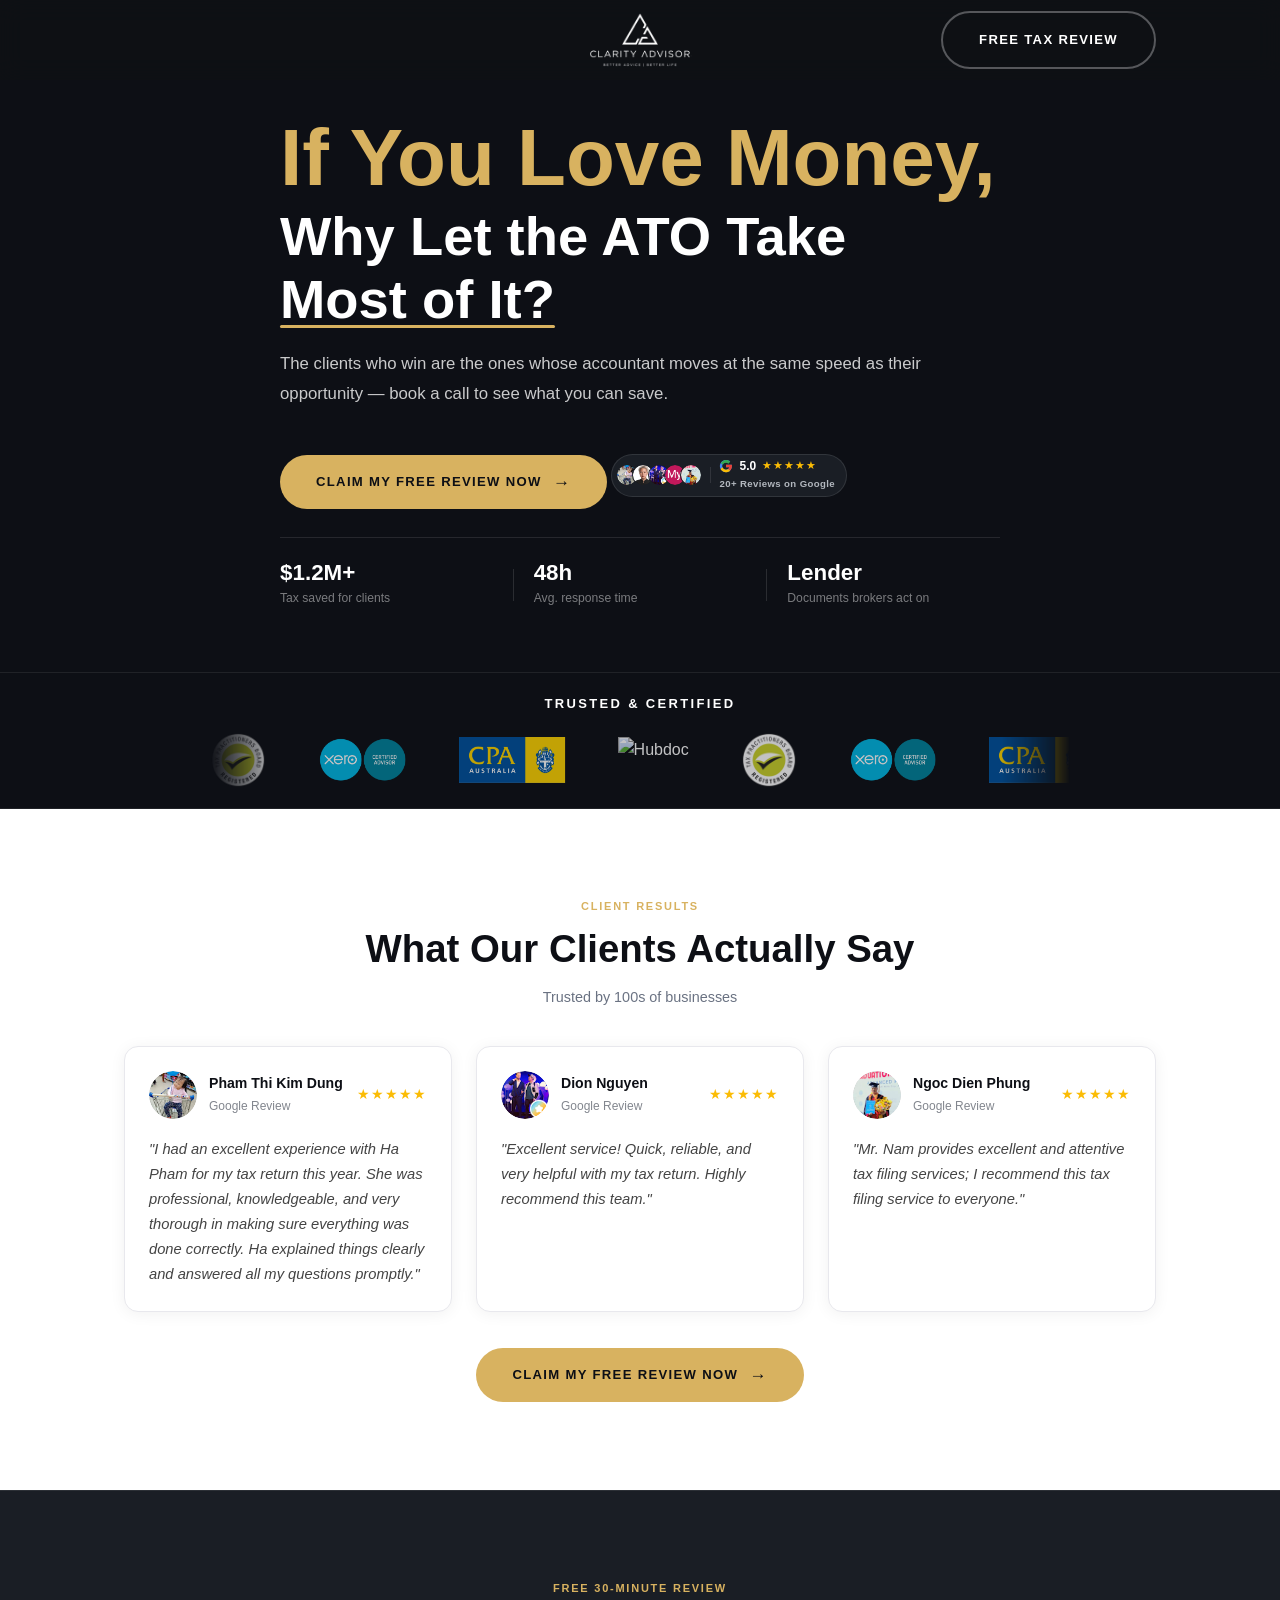
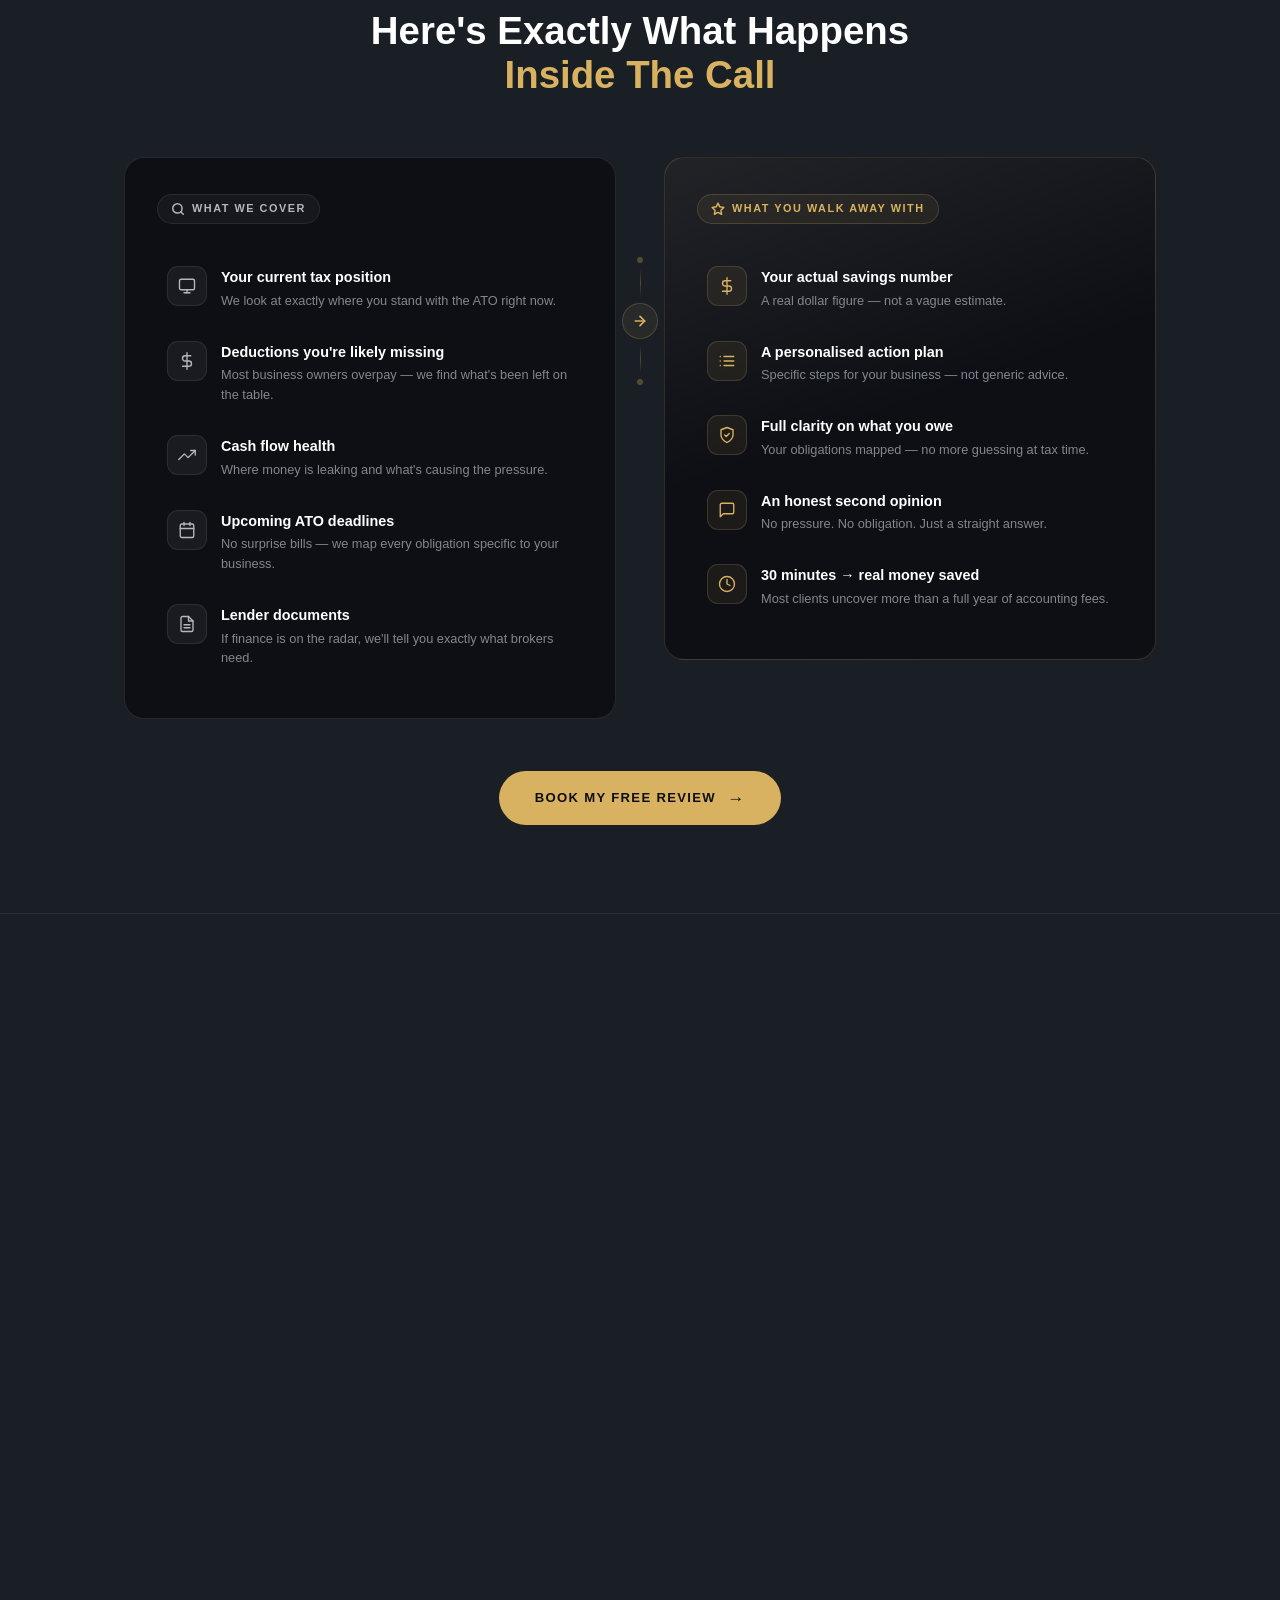
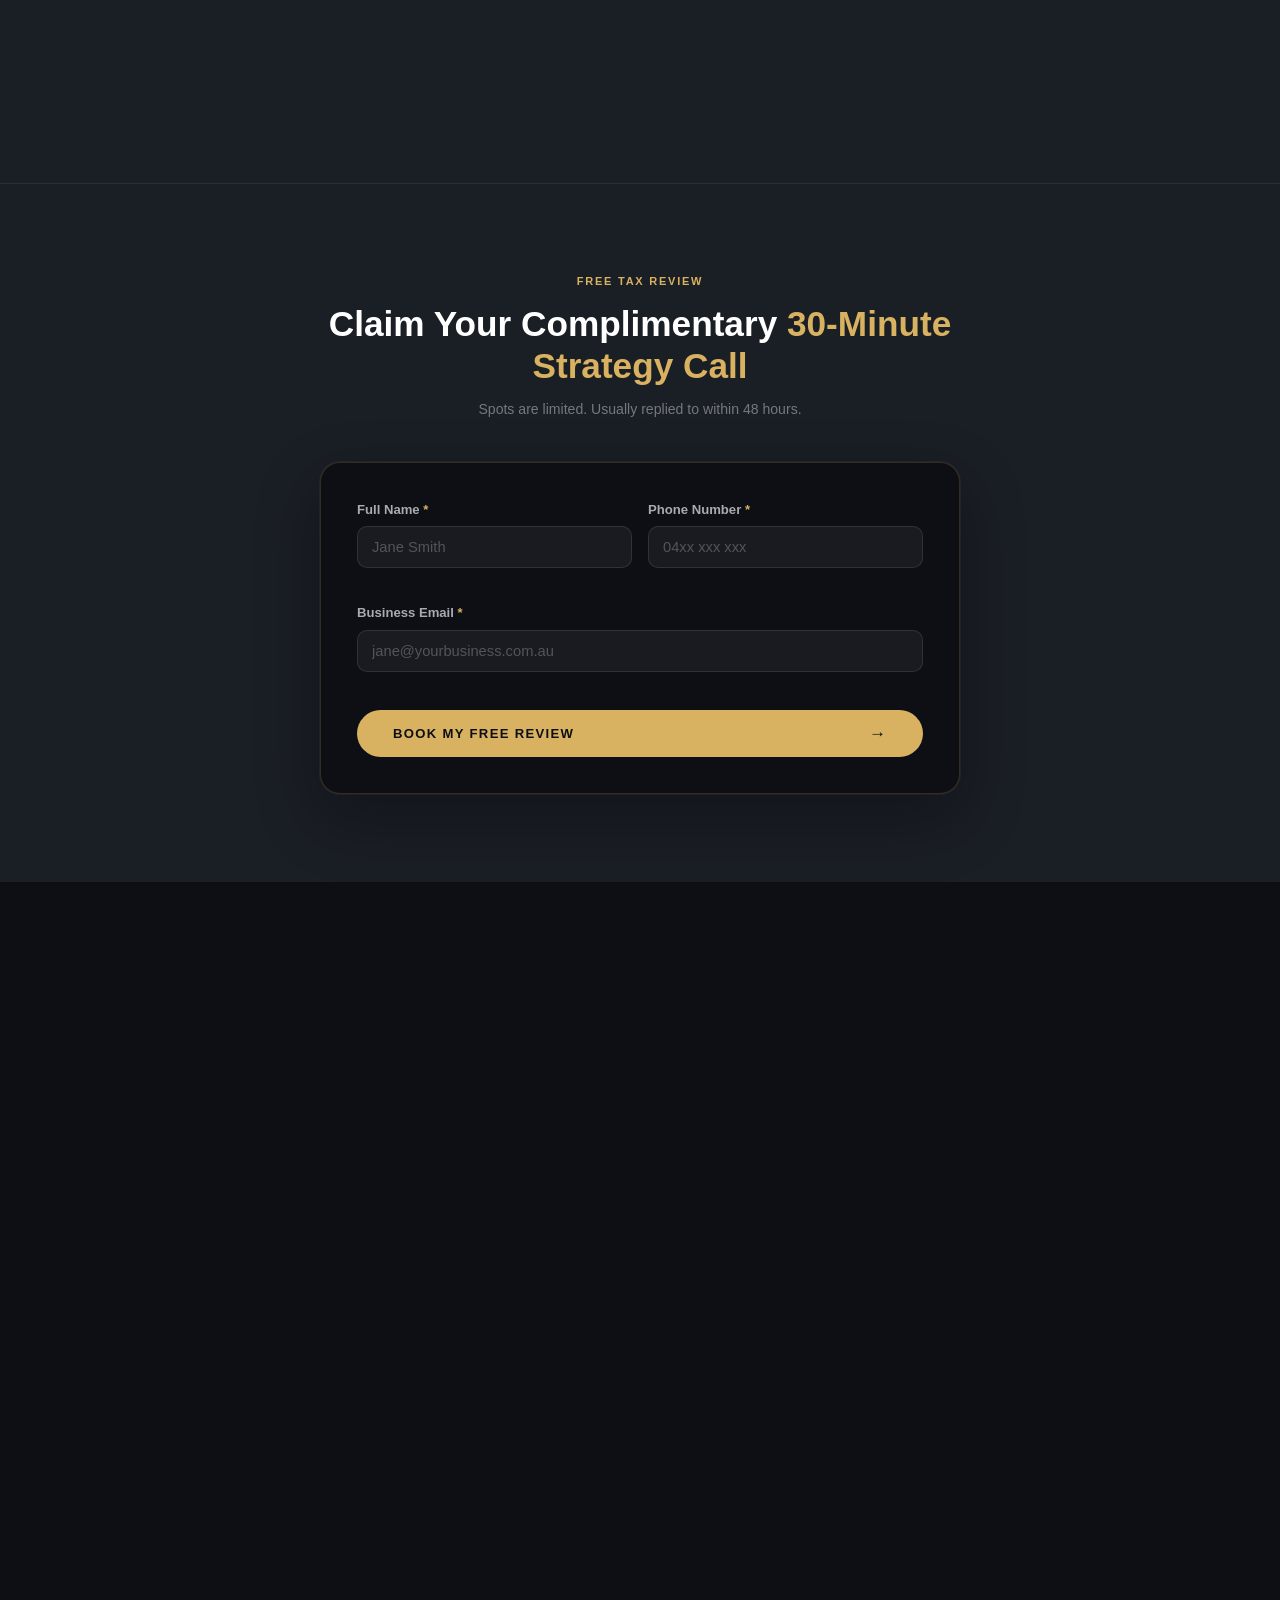
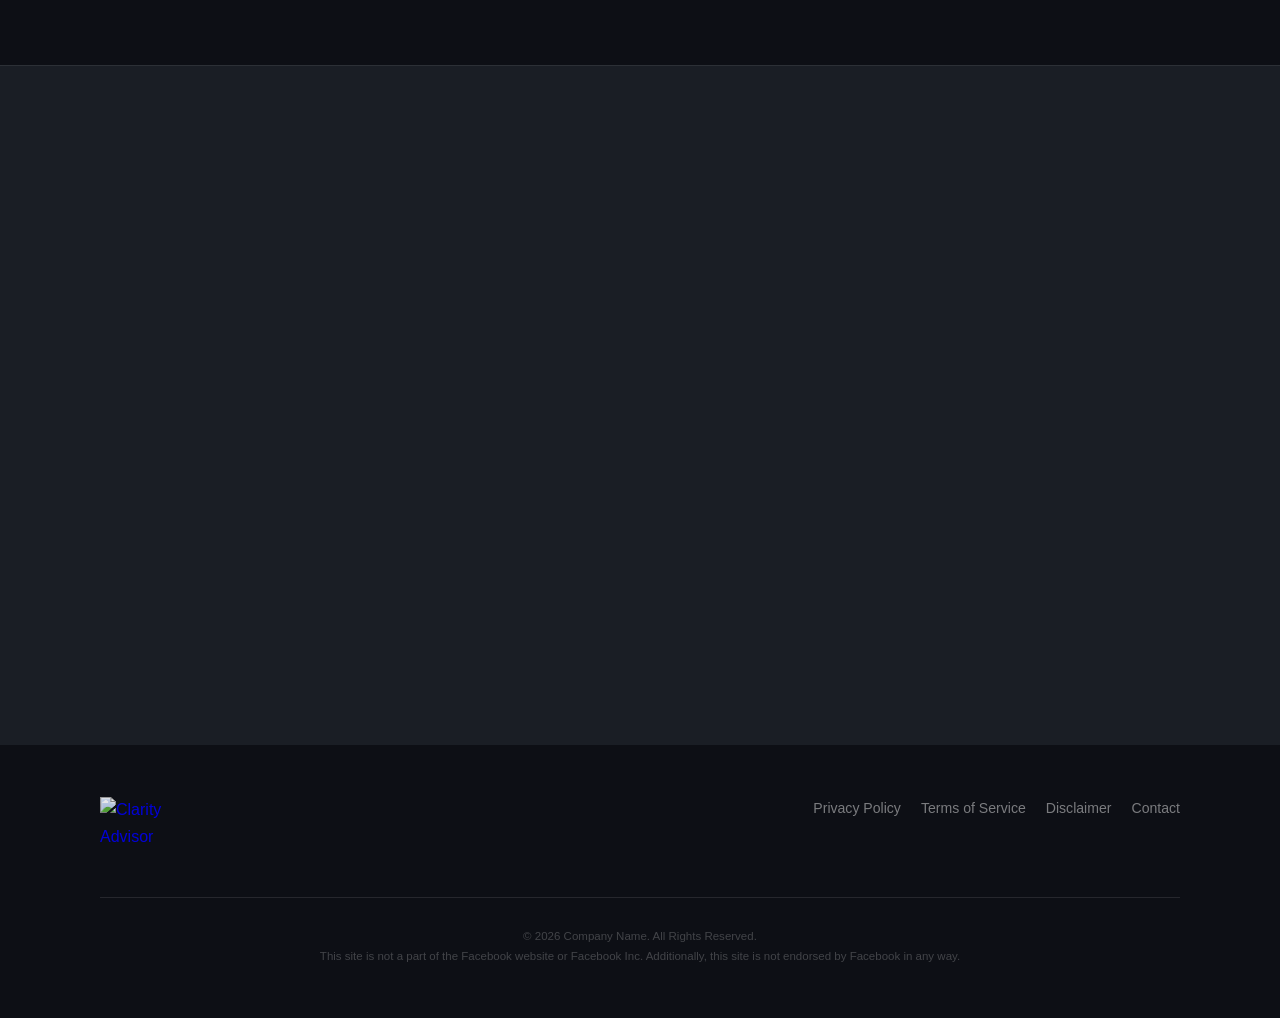
==== index.html @ c3b0d584 "Show booking widget inline after form submit instead of redirecting Co-Authored-By: Claude Sonnet 4." ====
<!DOCTYPE html>
<html lang="en">
<head>
  <meta charset="UTF-8" />
  <meta name="viewport" content="width=device-width, initial-scale=1.0" />
  <meta name="description" content="[Page description — 150–160 characters. Summarise the core value proposition for search results.]" />

  <!-- Favicon -->
  <link rel="icon" type="image/png" href="assets/images/favicon.png" />

  <!-- Open Graph -->
  <meta property="og:type"        content="website" />
  <meta property="og:url"         content="https://yourdomain.com/" />
  <meta property="og:title"       content="Company Name — [Tagline]" />
  <meta property="og:description" content="[OG description — 1–2 sentences used in social share previews.]" />
  <meta property="og:image"       content="https://yourdomain.com/assets/images/og-image.png" />

  <!-- Twitter Card -->
  <meta name="twitter:card"        content="summary_large_image" />
  <meta name="twitter:title"       content="Company Name — [Tagline]" />
  <meta name="twitter:description" content="[Twitter description — matches OG description.]" />
  <meta name="twitter:image"       content="https://yourdomain.com/assets/images/og-image.png" />

  <title>Company Name — [Tagline]</title>

  <!-- Google tag (gtag.js) -->
  <script async src="https://www.googletagmanager.com/gtag/js?id=G-9JRD1JRKMG"></script>
  <script>
    window.dataLayer = window.dataLayer || [];
    function gtag(){dataLayer.push(arguments);}
    gtag('js', new Date());
    gtag('config', 'G-9JRD1JRKMG');
  </script>

  <!-- Meta Pixel -->
  <script>
    !function(f,b,e,v,n,t,s){if(f.fbq)return;n=f.fbq=function(){n.callMethod?
    n.callMethod.apply(n,arguments):n.queue.push(arguments)};if(!f._fbq)f._fbq=n;
    n.push=n;n.loaded=!0;n.version='2.0';n.queue=[];t=b.createElement(e);t.async=!0;
    t.src=v;s=b.getElementsByTagName(e)[0];s.parentNode.insertBefore(t,s)}(window,
    document,'script','https://connect.facebook.net/en_US/fbevents.js');
    fbq('init', '1700395107938724');
    fbq('track', 'PageView');
  </script>
  <noscript>
    <img height="1" width="1" style="display:none" src="https://www.facebook.com/tr?id=1700395107938724&ev=PageView&noscript=1" alt="" />
  </noscript>

  <!-- Microsoft Clarity -->
  <script type="text/javascript">
    (function(c,l,a,r,i,t,y){
        c[a]=c[a]||function(){(c[a].q=c[a].q||[]).push(arguments)};
        t=l.createElement(r);t.async=1;t.src="https://www.clarity.ms/tag/"+i;
        y=l.getElementsByTagName(r)[0];y.parentNode.insertBefore(t,y);
    })(window, document, "clarity", "script", "xgpfaq8xoq");
</script>

  <!-- Preload LCP image (logo) -->
  <link rel="preload" as="image" href="assets/images/logo-upscaled.png" fetchpriority="high" />

  <!-- Self-hosted fonts — non-blocking -->
  <link rel="preload" as="style" href="/assets/fonts/fonts.css" />
  <link rel="stylesheet" href="/assets/fonts/fonts.css" media="print" onload="this.media='all'" />
  <noscript><link rel="stylesheet" href="/assets/fonts/fonts.css" /></noscript>

  <!-- Critical CSS — inline for zero render-blocking -->
  <style>
    /* ============================================================
       VARIABLES
       ============================================================ */
    :root {
      --col-bg:       #0d0f15;
      --col-bg-card:  #1a1e25;
      --col-header:   #0f1115;
      --col-gold:     #d8b260;
      --col-gold-soft:#e9d1a0;
      --col-green:    #00d294;
      --col-white:    #ffffff;
      --col-muted:    #82868e;
      --col-silver:   #b3b8bf;
      --col-border:   rgba(255,255,255,0.08);
      --col-border-card: rgba(255,255,255,0.10);
      --col-coral:    #d8b260;
      --col-purple:   #d8b260;
      --col-teal:     #00d294;
      --col-navy:     #0d0f15;
      --col-dark:     #0f1115;
      --col-text:     #ffffff;
      --col-bg-light: #1a1e25;
      --col-bg-white: #0d0f15;
      --font-head: 'Sora', sans-serif;
      --font-body: 'Inter', sans-serif;
      --section-py: 88px;
      --max-w: 1080px;
      --gutter: 24px;
    }

    /* ============================================================
       RESET
       ============================================================ */
    *, *::before, *::after { box-sizing: border-box; margin: 0; padding: 0; }
    html { scroll-behavior: smooth; }
    body {
      font-family: var(--font-body);
      color: var(--col-white);
      background: var(--col-bg);
      line-height: 1.65;
      -webkit-font-smoothing: antialiased;
    }
    img, video { max-width: 100%; display: block; }
    a { text-decoration: none; }
    ul { list-style: none; }

    /* ============================================================
       TYPOGRAPHY
       ============================================================ */
    h1, h2, h3, h4 {
      font-family: var(--font-head);
      line-height: 1.15;
      color: var(--col-white);
    }
    h1 { font-size: clamp(2rem, 4.5vw, 3.4rem); font-weight: 700; }
    h2 { font-size: clamp(1.5rem, 3vw,  2.6rem); font-weight: 700; }
    h3 { font-size: clamp(1.2rem, 2.5vw, 1.9rem); font-weight: 700; }
    h4 { font-size: 1.05rem; font-weight: 700; }
    p  { color: var(--col-muted); font-size: 1.05rem; line-height: 1.75; }

    /* ============================================================
       UTILITIES
       ============================================================ */
    .container {
      max-width: var(--max-w);
      margin-inline: auto;
      padding-inline: var(--gutter);
    }
    .section-pad {
      padding-block: var(--section-py);
    }
    .label {
      display: block;
      font-size: 11px;
      font-weight: 700;
      letter-spacing: 0.16em;
      text-transform: uppercase;
      color: var(--col-gold);
      margin-bottom: 12px;
    }

    /* ============================================================
       BUTTONS
       ============================================================ */
    .btn {
      display: inline-block;
      padding: 16px 36px;
      font-family: var(--font-body);
      font-size: 0.82rem;
      font-weight: 700;
      letter-spacing: 0.1em;
      text-transform: uppercase;
      border: none;
      border-radius: 999px;
      cursor: pointer;
      transition: opacity 0.2s, transform 0.15s;
    }
    .btn:hover { opacity: 0.88; transform: translateY(-1px); }
    .btn-arr {
      font-size: 1.3em;
      line-height: 1;
      vertical-align: middle;
      margin-left: 6px;
      display: inline-block;
      transition: transform 0.2s ease;
    }
    .btn:hover .btn-arr { transform: translateX(3px); }
    .btn-coral {
      background: var(--col-gold);
      color: var(--col-bg);
      animation: btn-glow-pulse 2s cubic-bezier(0.45, 0, 0.55, 1) infinite;
    }
    @keyframes btn-glow-pulse {
      0%, 100% {
        box-shadow:
          0 0  4px  2px rgba(216, 178, 96, 0.14),
          0 0  9px  4px rgba(216, 178, 96, 0.06);
      }
      32% {
        box-shadow:
          0 0 12px  6px rgba(216, 178, 96, 0.50),
          0 0 26px 13px rgba(216, 178, 96, 0.24),
          0 0 42px 20px rgba(216, 178, 96, 0.09);
      }
      68% {
        box-shadow:
          0 0  7px  3px rgba(216, 178, 96, 0.22),
          0 0 16px  7px rgba(216, 178, 96, 0.10);
      }
    }
    .btn-outline {
      background: transparent;
      color: var(--col-white);
      border: 2px solid rgba(255,255,255,0.3);
    }
    .btn-outline:hover { border-color: var(--col-gold); color: var(--col-gold); }
    .cta-block {
      margin-top: 36px;
      text-align: center;
    }

    /* ============================================================
       HEADER
       ============================================================ */
    .site-header {
      position: sticky;
      top: 0;
      z-index: 100;
      background: rgba(15,17,21,0.92);
      backdrop-filter: blur(12px);
      -webkit-backdrop-filter: blur(12px);
    }
    .header-inner {
      max-width: var(--max-w);
      margin-inline: auto;
      padding-inline: var(--gutter);
      height: 80px;
      display: flex;
      align-items: center;
      justify-content: center;
      gap: 16px;
      position: relative;
    }
    .header-right {
      position: absolute;
      right: var(--gutter);
      display: flex;
      align-items: center;
      gap: 18px;
    }
    .logo {
      display: flex;
      align-items: center;
      height: 80px;
      overflow: hidden;
    }
    .logo-img {
      height: 68px;
      width: auto;
      filter: brightness(0) invert(1);
      opacity: 1;
      transition: opacity 0.2s;
    }
    .logo:hover .logo-img { opacity: 0.85; }

    /* ============================================================
       GOOGLE REVIEWS BADGE
       ============================================================ */
    .greviews-badge {
      display: inline-flex;
      align-items: center;
      gap: 0;
      background: var(--col-bg-card);
      border: 1px solid var(--col-border-card);
      border-radius: 100px;
      padding: 4px 11px 4px 4px;
      margin-top: 16px;
      margin-bottom: 0;
    }
    .greviews-avatars {
      display: flex;
      align-items: center;
    }
    .greviews-avatar {
      width: 22px;
      height: 22px;
      border-radius: 50%;
      border: 1.5px solid var(--col-bg-card);
      object-fit: cover;
      margin-left: -6px;
    }
    .greviews-avatar:first-child { margin-left: 0; }
    .greviews-divider {
      width: 1px;
      height: 16px;
      background: var(--col-border-card);
      margin: 0 8px;
      flex-shrink: 0;
    }
    .greviews-info {
      display: flex;
      flex-direction: column;
      gap: 3px;
    }
    .greviews-top {
      display: flex;
      align-items: center;
      gap: 6px;
      line-height: 1;
    }
    .greviews-score {
      font-family: var(--font-head);
      font-size: 0.75rem;
      font-weight: 700;
      color: var(--col-white);
    }
    .greviews-stars {
      color: #FBBC05;
      font-size: 0.68rem;
      letter-spacing: 1px;
      line-height: 1;
    }
    .greviews-sub {
      font-size: 0.6rem;
      font-weight: 600;
      color: var(--col-silver);
      letter-spacing: 0.04em;
      white-space: nowrap;
    }

    /* ============================================================
       HERO
       ============================================================ */
    .hero {
      background: var(--col-bg);
      padding-block: 36px 64px;
    }
    .hero-grid {
      display: grid;
      grid-template-columns: 1fr;
      max-width: 720px;
      margin-inline: auto;
    }
    .hero-text { text-align: left; }
    .hero-text h1 { margin-block: 0 18px; }
    .hero-text p  { font-size: 1.05rem; margin-bottom: 30px; color: rgba(255,255,255,0.78); }
    .hero-big-line {
      display: block;
      font-size: clamp(3rem, 6.5vw, 5rem);
      line-height: 1.05;
      margin-bottom: 6px;
    }
    .hero-underline {
      position: relative;
      white-space: nowrap;
    }
    .hero-underline::after {
      content: '';
      position: absolute;
      left: 0;
      right: 0;
      bottom: 2px;
      height: 3px;
      background: var(--col-gold);
      border-radius: 2px;
    }
    .hero-emphasis {
      color: var(--col-white);
      font-weight: 600;
      border-bottom: 1.5px solid rgba(216,178,96,0.45);
    }
    .hero-stats {
      display: flex;
      align-items: center;
      margin-top: 28px;
      padding-top: 24px;
      border-top: 1px solid rgba(255,255,255,0.1);
    }
    .hero-stat {
      display: flex;
      flex-direction: column;
      gap: 4px;
      flex: 1;
    }
    .hero-stat-val {
      font-family: var(--font-head);
      font-size: 1.4rem;
      font-weight: 800;
      color: #ffffff;
      line-height: 1;
    }
    .hero-stat-label {
      font-size: 0.76rem;
      color: rgba(255,255,255,0.45);
    }
    .hero-stat-divider {
      width: 1px;
      height: 32px;
      background: rgba(255,255,255,0.12);
      margin-inline: 20px;
      flex-shrink: 0;
    }

    /* ============================================================
       RESPONSIVE — MOBILE (hero/header)
       ============================================================ */
    @media (max-width: 680px) {
      :root { --section-py: 60px; }
      .hero-stat-val     { font-size: 1.2rem; }
      .hero-stat-divider { margin-inline: 16px; }
      .header-right .btn { display: none; }
    }
  </style>

  <!-- Full stylesheet — deferred -->
  <link rel="stylesheet" href="css/style.css" media="print" onload="this.media='all'" />
  <noscript><link rel="stylesheet" href="css/style.css" /></noscript>
</head>
<body>

  <!-- ============================================================
       STICKY HEADER
       ============================================================ -->
  <header class="site-header">
    <div class="header-inner">

      <a href="#" class="logo">
        <img src="assets/images/logo-upscaled.png" alt="Clarity Advisor" class="logo-img" width="309" height="191" fetchpriority="high" />
      </a>

      <div class="header-right">
        <a href="#book-review" data-open-modal class="btn btn-outline">Free Tax Review</a>
      </div>

    </div>
  </header>


  <!-- ============================================================
       SECTION 1 — HERO
       ============================================================ -->
  <section class="hero">
    <div class="container">
      <div class="hero-grid">

        <!-- Left: copy -->
        <div class="hero-text">

          <h1>
            <span class="hero-big-line"><span class="text-gold">If You Love Money,</span></span>
            Why Let the ATO Take <span class="hero-underline">Most of It?</span>
          </h1>
          <p>
            The clients who win are the ones whose accountant moves at the same speed as their opportunity — book a call to see what you can save.
          </p>
          <a href="#book-review" data-open-modal class="btn btn-coral">Claim My Free Review Now <span class="btn-arr">→</span></a>

          <!-- Google social proof badge — below CTA -->
          <div class="greviews-badge">

            <!-- Overlapping avatars -->
            <div class="greviews-avatars">
              <img src="assets/images/r1.png" alt="Google reviewer" class="greviews-avatar" width="22" height="22" decoding="async" />
              <img src="assets/images/r2.png" alt="Google reviewer" class="greviews-avatar" width="22" height="22" decoding="async" />
              <img src="assets/images/r3.png" alt="Google reviewer" class="greviews-avatar" width="22" height="22" decoding="async" />
              <img src="assets/images/r4.png" alt="Google reviewer" class="greviews-avatar" width="22" height="22" decoding="async" />
              <img src="assets/images/r5.png" alt="Google reviewer" class="greviews-avatar" width="22" height="22" decoding="async" />
            </div>

            <div class="greviews-divider"></div>

            <!-- Rating info -->
            <div class="greviews-info">
              <div class="greviews-top">
                <svg width="14" height="14" viewBox="0 0 48 48" aria-label="Google" role="img">
                  <path fill="#4285F4" d="M44.5 20H24v8.5h11.7C34.1 33.6 29.6 37 24 37c-7.2 0-13-5.8-13-13s5.8-13 13-13c3.1 0 6 1.1 8.1 2.9l6.4-6.4C34.6 5.1 29.6 3 24 3 12.4 3 3 12.4 3 24s9.4 21 21 21c10.9 0 20.1-7.9 20.1-21 0-1.3-.1-2.7-.4-4z"/>
                  <path fill="#34A853" d="M6.3 14.7l7 5.1C15.1 16 19.2 13 24 13c3.1 0 6 1.1 8.1 2.9l6.4-6.4C34.6 5.1 29.6 3 24 3c-7.6 0-14.2 4.6-17.7 11.7z"/>
                  <path fill="#FBBC05" d="M24 45c5.5 0 10.5-1.9 14.3-5.1l-6.6-5.4C29.6 36.1 27 37 24 37c-5.5 0-10.2-3.5-11.8-8.4l-7 5.4C8.7 40.7 15.8 45 24 45z"/>
                  <path fill="#EA4335" d="M44.5 20H24v8.5h11.7c-.8 2.2-2.3 4.1-4.2 5.4l6.6 5.4C41.7 36.2 44.5 30.5 44.5 24c0-1.3-.1-2.7-.4-4z"/>
                </svg>
                <span class="greviews-score">5.0</span>
                <span class="greviews-stars">★★★★★</span>
              </div>
              <div class="greviews-sub">20+ Reviews on Google</div>
            </div>

          </div>

          <!-- Hero stat strip -->
          <div class="hero-stats">
            <div class="hero-stat">
              <span class="hero-stat-val" data-target="1.2" data-prefix="$" data-suffix="M+" data-decimals="1">$1.2M+</span>
              <span class="hero-stat-label">Tax saved for clients</span>
            </div>
            <div class="hero-stat-divider"></div>
            <div class="hero-stat">
              <span class="hero-stat-val" data-target="48" data-suffix="h">48h</span>
              <span class="hero-stat-label">Avg. response time</span>
            </div>
            <div class="hero-stat-divider"></div>
            <div class="hero-stat">
              <span class="hero-stat-val">Lender</span>
              <span class="hero-stat-label">Documents brokers act on</span>
            </div>
          </div>

        </div>

      </div>
    </div>
  </section>


  <!-- ============================================================
       CREDENTIALS STRIP — auto-scrolling logo carousel
       ============================================================ -->
  <section class="credentials-strip">
    <p class="credentials-label">Trusted &amp; Certified</p>

    <div class="credentials-marquee">
      <!-- Track duplicated so scroll loops seamlessly -->
      <div class="credentials-track">

        <img src="assets/images/cred-tpb.png"       alt="Tax Practitioners Board Registered" class="cred-logo cred-logo--badge" loading="lazy" decoding="async" />
        <img src="assets/images/cred-xero.png"      alt="Xero Certified Advisor"             class="cred-logo" loading="lazy" decoding="async" />
        <img src="assets/images/cred-cpa.png"       alt="CPA Australia"                      class="cred-logo" loading="lazy" decoding="async" />
        <img src="assets/images/cred-hubdoc.png"   alt="Hubdoc"                             class="cred-logo" loading="lazy" decoding="async" />

        <!-- duplicate set for seamless loop -->
        <img src="assets/images/cred-tpb.png"       alt="" class="cred-logo cred-logo--badge" aria-hidden="true" loading="lazy" decoding="async" />
        <img src="assets/images/cred-xero.png"      alt="" class="cred-logo"                  aria-hidden="true" loading="lazy" decoding="async" />
        <img src="assets/images/cred-cpa.png"       alt="" class="cred-logo"                  aria-hidden="true" loading="lazy" decoding="async" />
        <img src="assets/images/cred-hubdoc.png"   alt="" class="cred-logo"                  aria-hidden="true" loading="lazy" decoding="async" />

      </div>
    </div>
  </section>


  <!-- ============================================================
       SECTION 2 — SOCIAL PROOF (Stats / Testimonials / Case Studies)
       ============================================================ -->
  <section class="proof-section section-pad is-visible">
    <div class="container">
      <span class="label" style="text-align:center; display:block;">Client Results</span>
      <h2>What Our Clients Actually Say</h2>
      <p class="proof-subhead">Trusted by 100s of businesses</p>
      <div class="proof-grid">

        <!-- Testimonial card 1 -->
        <div class="testi-card">
          <div class="testi-top">
            <div class="testi-avatar-wrap">
              <div class="testi-avatar-ph">
                <img src="assets/images/r1.png" alt="Pham Thi Kim Dung" loading="lazy" decoding="async" />
              </div>
              <div class="testi-meta">
                <span class="testi-name">Pham Thi Kim Dung</span>
                <span class="testi-role">Google Review</span>
              </div>
            </div>
            <div class="testi-stars">★★★★★</div>
          </div>
          <p class="testi-quote">"I had an excellent experience with Ha Pham for my tax return this year. She was professional, knowledgeable, and very thorough in making sure everything was done correctly. Ha explained things clearly and answered all my questions promptly."</p>
        </div>

        <!-- Testimonial card 2 -->
        <div class="testi-card">
          <div class="testi-top">
            <div class="testi-avatar-wrap">
              <div class="testi-avatar-ph">
                <img src="assets/images/r3.png" alt="Dion Nguyen" loading="lazy" decoding="async" />
              </div>
              <div class="testi-meta">
                <span class="testi-name">Dion Nguyen</span>
                <span class="testi-role">Google Review</span>
              </div>
            </div>
            <div class="testi-stars">★★★★★</div>
          </div>
          <p class="testi-quote">"Excellent service! Quick, reliable, and very helpful with my tax return. Highly recommend this team."</p>
        </div>

        <!-- Testimonial card 3 -->
        <div class="testi-card">
          <div class="testi-top">
            <div class="testi-avatar-wrap">
              <div class="testi-avatar-ph">
                <img src="assets/images/r5.png" alt="Ngoc Dien Phung" loading="lazy" decoding="async" />
              </div>
              <div class="testi-meta">
                <span class="testi-name">Ngoc Dien Phung</span>
                <span class="testi-role">Google Review</span>
              </div>
            </div>
            <div class="testi-stars">★★★★★</div>
          </div>
          <p class="testi-quote">"Mr. Nam provides excellent and attentive tax filing services; I recommend this tax filing service to everyone."</p>
        </div>

      </div>
      <div class="cta-block">
        <a href="#book-review" data-open-modal class="btn btn-coral">Claim My Free Review Now <span class="btn-arr">→</span></a>
      </div>
    </div>
  </section>






  <!-- ============================================================
       INSIDE THE CALL — what we cover & what you get
       ============================================================ -->
  <section class="itc-section section-pad">
    <div class="container">

      <div class="itc-header">
        <span class="label">Free 30-Minute Review</span>
        <h2>Here's Exactly What Happens <span class="text-gold">Inside The Call</span></h2>
      </div>

      <!-- Two columns: We Cover / You Get -->
      <div class="itc-grid">

        <!-- LEFT: What We Cover -->
        <div class="itc-col">
          <div class="itc-col-label">
            <svg width="14" height="14" viewBox="0 0 24 24" fill="none" stroke="currentColor" stroke-width="2.5" stroke-linecap="round" stroke-linejoin="round" aria-hidden="true"><circle cx="11" cy="11" r="8"/><line x1="21" y1="21" x2="16.65" y2="16.65"/></svg>
            What We Cover
          </div>

          <div class="itc-items">

            <div class="itc-item">
              <div class="itc-item-icon">
                <svg width="18" height="18" viewBox="0 0 24 24" fill="none" stroke="currentColor" stroke-width="1.8" stroke-linecap="round" stroke-linejoin="round" aria-hidden="true"><rect x="2" y="3" width="20" height="14" rx="2"/><line x1="8" y1="21" x2="16" y2="21"/><line x1="12" y1="17" x2="12" y2="21"/></svg>
              </div>
              <div class="itc-item-text">
                <strong>Your current tax position</strong>
                <span>We look at exactly where you stand with the ATO right now.</span>
              </div>
            </div>

            <div class="itc-item">
              <div class="itc-item-icon">
                <svg width="18" height="18" viewBox="0 0 24 24" fill="none" stroke="currentColor" stroke-width="1.8" stroke-linecap="round" stroke-linejoin="round" aria-hidden="true"><line x1="12" y1="1" x2="12" y2="23"/><path d="M17 5H9.5a3.5 3.5 0 000 7h5a3.5 3.5 0 010 7H6"/></svg>
              </div>
              <div class="itc-item-text">
                <strong>Deductions you're likely missing</strong>
                <span>Most business owners overpay — we find what's been left on the table.</span>
              </div>
            </div>

            <div class="itc-item">
              <div class="itc-item-icon">
                <svg width="18" height="18" viewBox="0 0 24 24" fill="none" stroke="currentColor" stroke-width="1.8" stroke-linecap="round" stroke-linejoin="round" aria-hidden="true"><polyline points="23 6 13.5 15.5 8.5 10.5 1 18"/><polyline points="17 6 23 6 23 12"/></svg>
              </div>
              <div class="itc-item-text">
                <strong>Cash flow health</strong>
                <span>Where money is leaking and what's causing the pressure.</span>
              </div>
            </div>

            <div class="itc-item">
              <div class="itc-item-icon">
                <svg width="18" height="18" viewBox="0 0 24 24" fill="none" stroke="currentColor" stroke-width="1.8" stroke-linecap="round" stroke-linejoin="round" aria-hidden="true"><rect x="3" y="4" width="18" height="18" rx="2"/><line x1="16" y1="2" x2="16" y2="6"/><line x1="8" y1="2" x2="8" y2="6"/><line x1="3" y1="10" x2="21" y2="10"/></svg>
              </div>
              <div class="itc-item-text">
                <strong>Upcoming ATO deadlines</strong>
                <span>No surprise bills — we map every obligation specific to your business.</span>
              </div>
            </div>

            <div class="itc-item">
              <div class="itc-item-icon">
                <svg width="18" height="18" viewBox="0 0 24 24" fill="none" stroke="currentColor" stroke-width="1.8" stroke-linecap="round" stroke-linejoin="round" aria-hidden="true"><path d="M14 2H6a2 2 0 00-2 2v16a2 2 0 002 2h12a2 2 0 002-2V8z"/><polyline points="14 2 14 8 20 8"/><line x1="16" y1="13" x2="8" y2="13"/><line x1="16" y1="17" x2="8" y2="17"/></svg>
              </div>
              <div class="itc-item-text">
                <strong>Lender documents</strong>
                <span>If finance is on the radar, we'll tell you exactly what brokers need.</span>
              </div>
            </div>

          </div>
        </div>

        <!-- Divider -->
        <div class="itc-divider" aria-hidden="true">
          <div class="itc-divider-track">
            <div class="itc-divider-dot"></div>
            <div class="itc-divider-line"></div>
            <div class="itc-divider-arrow">
              <svg width="16" height="16" viewBox="0 0 24 24" fill="none" stroke="currentColor" stroke-width="2.5" stroke-linecap="round" stroke-linejoin="round"><line x1="5" y1="12" x2="19" y2="12"/><polyline points="12 5 19 12 12 19"/></svg>
            </div>
            <div class="itc-divider-line"></div>
            <div class="itc-divider-dot"></div>
          </div>
        </div>

        <!-- RIGHT: What You Get -->
        <div class="itc-col itc-col--gold">
          <div class="itc-col-label itc-col-label--gold">
            <svg width="14" height="14" viewBox="0 0 24 24" fill="none" stroke="currentColor" stroke-width="2.5" stroke-linecap="round" stroke-linejoin="round" aria-hidden="true"><polygon points="12 2 15.09 8.26 22 9.27 17 14.14 18.18 21.02 12 17.77 5.82 21.02 7 14.14 2 9.27 8.91 8.26 12 2"/></svg>
            What You Walk Away With
          </div>

          <div class="itc-items">

            <div class="itc-item itc-item--gold">
              <div class="itc-item-icon itc-item-icon--gold">
                <svg width="18" height="18" viewBox="0 0 24 24" fill="none" stroke="currentColor" stroke-width="1.8" stroke-linecap="round" stroke-linejoin="round" aria-hidden="true"><line x1="12" y1="1" x2="12" y2="23"/><path d="M17 5H9.5a3.5 3.5 0 000 7h5a3.5 3.5 0 010 7H6"/></svg>
              </div>
              <div class="itc-item-text">
                <strong>Your actual savings number</strong>
                <span>A real dollar figure — not a vague estimate.</span>
              </div>
            </div>

            <div class="itc-item itc-item--gold">
              <div class="itc-item-icon itc-item-icon--gold">
                <svg width="18" height="18" viewBox="0 0 24 24" fill="none" stroke="currentColor" stroke-width="1.8" stroke-linecap="round" stroke-linejoin="round" aria-hidden="true"><line x1="8" y1="6" x2="21" y2="6"/><line x1="8" y1="12" x2="21" y2="12"/><line x1="8" y1="18" x2="21" y2="18"/><line x1="3" y1="6" x2="3.01" y2="6"/><line x1="3" y1="12" x2="3.01" y2="12"/><line x1="3" y1="18" x2="3.01" y2="18"/></svg>
              </div>
              <div class="itc-item-text">
                <strong>A personalised action plan</strong>
                <span>Specific steps for your business — not generic advice.</span>
              </div>
            </div>

            <div class="itc-item itc-item--gold">
              <div class="itc-item-icon itc-item-icon--gold">
                <svg width="18" height="18" viewBox="0 0 24 24" fill="none" stroke="currentColor" stroke-width="1.8" stroke-linecap="round" stroke-linejoin="round" aria-hidden="true"><path d="M12 22s8-4 8-10V5l-8-3-8 3v7c0 6 8 10 8 10z"/><polyline points="9 12 11 14 15 10"/></svg>
              </div>
              <div class="itc-item-text">
                <strong>Full clarity on what you owe</strong>
                <span>Your obligations mapped — no more guessing at tax time.</span>
              </div>
            </div>

            <div class="itc-item itc-item--gold">
              <div class="itc-item-icon itc-item-icon--gold">
                <svg width="18" height="18" viewBox="0 0 24 24" fill="none" stroke="currentColor" stroke-width="1.8" stroke-linecap="round" stroke-linejoin="round" aria-hidden="true"><path d="M21 15a2 2 0 01-2 2H7l-4 4V5a2 2 0 012-2h14a2 2 0 012 2z"/></svg>
              </div>
              <div class="itc-item-text">
                <strong>An honest second opinion</strong>
                <span>No pressure. No obligation. Just a straight answer.</span>
              </div>
            </div>

            <div class="itc-item itc-item--gold">
              <div class="itc-item-icon itc-item-icon--gold">
                <svg width="18" height="18" viewBox="0 0 24 24" fill="none" stroke="currentColor" stroke-width="1.8" stroke-linecap="round" stroke-linejoin="round" aria-hidden="true"><circle cx="12" cy="12" r="10"/><polyline points="12 6 12 12 16 14"/></svg>
              </div>
              <div class="itc-item-text">
                <strong>30 minutes → real money saved</strong>
                <span>Most clients uncover more than a full year of accounting fees.</span>
              </div>
            </div>

          </div>
        </div>

      </div><!-- /.itc-grid -->

      <div class="cta-block" style="text-align:center; margin-top:52px;">
        <a href="#book-review" data-open-modal class="btn btn-coral">Book My Free Review <span class="btn-arr">→</span></a>
      </div>

    </div>
  </section>



  <!-- ============================================================
       SECTION 4 — HOW IT WORKS  (vertical timeline)
       ============================================================ -->
  <section class="how-section section-pad">
    <div class="container">

      <div class="how-intro">
        <span class="label">Get Started Today</span>
        <h2>Your Next Steps</h2>
        <p>30 minutes to get started. A live tax strategy, real numbers, and a dedicated accountant in your corner.</p>
      </div>

      <div class="how-steps">
        <!-- animated vertical line -->
        <div class="how-line" aria-hidden="true"><div class="how-line-fill"></div></div>

        <div class="how-step">
          <div class="how-step-dot">1</div>
          <div class="how-step-body">
            <span class="how-step-label">Step 01</span>
            <h4>Book Your Free Tax Review</h4>
            <p>We review your numbers, uncover what the ATO is taking, and identify quick wins — all in 45 minutes.</p>
          </div>
        </div>

        <div class="how-step">
          <div class="how-step-dot">2</div>
          <div class="how-step-body">
            <span class="how-step-label">Step 02</span>
            <h4>We Build Your Custom Strategy</h4>
            <p>We map your tax plan and set up quarterly reporting so you're always across your numbers.</p>
          </div>
        </div>

        <div class="how-step">
          <div class="how-step-dot">3</div>
          <div class="how-step-body">
            <span class="how-step-label">Step 03</span>
            <h4>Stay Ahead All Year Round</h4>
            <p>Regular check-ins keep your strategy sharp. You'll always know your tax position before the ATO does.</p>
          </div>
        </div>
      </div>

      <div class="cta-block">
        <a href="#book-review" data-open-modal class="btn btn-coral">Claim My Free Review Now <span class="btn-arr">→</span></a>
      </div>

    </div>
  </section>


  <!-- INLINE FORM SECTION -->
  <section id="book-review" class="inline-form-section section-pad">
    <div class="container">
      <div class="inline-form-wrap">

        <div class="inline-form-header">
          <span class="label">Free Tax Review</span>
          <h2>Claim Your Complimentary <span class="text-gold">30-Minute Strategy Call</span></h2>
          <p class="inline-form-sub">Spots are limited. Usually replied to within 48 hours.</p>
        </div>

        <form class="cta-form inline-form" id="cta-form" novalidate>
          <div class="cta-form-row">
            <div class="cta-form-field">
              <label for="f-name">Full Name <span aria-hidden="true">*</span></label>
              <input type="text" id="f-name" name="name" placeholder="Jane Smith" required autocomplete="name" />
              <span class="field-error" id="err-name"></span>
            </div>
            <div class="cta-form-field">
              <label for="f-phone">Phone Number <span aria-hidden="true">*</span></label>
              <input type="tel" id="f-phone" name="phone" placeholder="04xx xxx xxx" required autocomplete="tel" />
              <span class="field-error" id="err-phone"></span>
            </div>
          </div>
          <div class="cta-form-field">
            <label for="f-email">Business Email <span aria-hidden="true">*</span></label>
            <input type="email" id="f-email" name="email" placeholder="jane@yourbusiness.com.au" required autocomplete="email" />
            <span class="field-error" id="err-email"></span>
          </div>
          <button type="submit" class="btn btn-coral cta-form-submit">Book My Free Review <span class="btn-arr">→</span></button>
        </form>

        <div class="cta-form-success" id="cta-form-success" hidden>
          <div class="success-icon">
            <svg width="32" height="32" viewBox="0 0 24 24" fill="none" stroke="currentColor" stroke-width="2" stroke-linecap="round" stroke-linejoin="round" aria-hidden="true"><polyline points="20 6 9 17 4 12"/></svg>
          </div>
          <h4>Details received — pick a time below</h4>
          <p>Choose a time that works for you and we'll confirm your free review.</p>
        </div>

        <div id="inline-booking-widget" class="inline-booking-widget" hidden>
          <iframe src="" id="booking-iframe" style="width:100%;border:none;overflow:hidden;min-height:680px;" scrolling="no"></iframe>
          <script src="https://crm.clarityadvisor.au/js/form_embed.js" type="text/javascript"></script>
        </div>

      </div>
    </div>
  </section>


  <!-- ============================================================
       SECTION 9 — FAQ
       ============================================================ -->
  <section class="faq-section section-pad">
    <div class="container">
      <h2>Frequently Asked Questions</h2>
      <div class="faq-list">

        <div class="faq-item">
          <button class="faq-question" aria-expanded="false">
            How quickly do you respond?
            <span class="faq-icon" aria-hidden="true">+</span>
          </button>
          <div class="faq-answer">
            Same-business-day responses on urgent items, accountant and broker letters within 24–48 hours, and structured monthly check-ins so nothing slips through the cracks.
          </div>
        </div>

        <div class="faq-item">
          <button class="faq-question" aria-expanded="false">
            Can you help if I already have an accountant?
            <span class="faq-icon" aria-hidden="true">+</span>
          </button>
          <div class="faq-answer">
            Yes. We handle the full switch for you — contacting your current accountant, requesting files, and transitioning software — usually inside two weeks with no gaps in your records.
          </div>
        </div>

        <div class="faq-item">
          <button class="faq-question" aria-expanded="false">
            Can you help us prepare for finance approval?
            <span class="faq-icon" aria-hidden="true">+</span>
          </button>
          <div class="faq-answer">
            Yes. Lender-ready financials, clean addbacks, accountant letters, and direct broker liaison — so your application moves while the opportunity is still open.
          </div>
        </div>

        <div class="faq-item">
          <button class="faq-question" aria-expanded="false">
            Do you work with property investors and business owners?
            <span class="faq-icon" aria-hidden="true">+</span>
          </button>
          <div class="faq-answer">
            Both are our core niche. Negative gearing, depreciation, CGT, trust and SMSF structures, lender-ready financials, and proactive tax planning across multiple entities.
          </div>
        </div>

        <div class="faq-item">
          <button class="faq-question" aria-expanded="false">
            Do you actually do proactive tax planning?
            <span class="faq-icon" aria-hidden="true">+</span>
          </button>
          <div class="faq-answer">
            Yes. Quarterly tax-position reviews, structure recommendations, and CGT and property strategy delivered ahead of your decisions — not after lodgement when it's too late to change anything.
          </div>
        </div>

        <div class="faq-item">
          <button class="faq-question" aria-expanded="false">
            How much do your services cost?
            <span class="faq-icon" aria-hidden="true">+</span>
          </button>
          <div class="faq-answer">
            Fixed fees, scoped after your free review — no hourly billing, no surprise invoices. Premium support without large-firm overheads.
          </div>
        </div>

        <div class="faq-item">
          <button class="faq-question" aria-expanded="false">
            What software do you work with?
            <span class="faq-icon" aria-hidden="true">+</span>
          </button>
          <div class="faq-answer">
            Xero-first, plus Hubdoc, Dext, BGL, and broker-ready document portals. If you're on something else, we manage the migration for you.
          </div>
        </div>

      </div>
    </div>
  </section>




  <!-- ============================================================
       FINAL CTA — RECAP
       ============================================================ -->
  <section class="final-cta section-pad" id="cta">
    <div class="container">
      <div class="final-cta-inner">

        <span class="label" style="text-align:center; display:block;">Limited Spots Available</span>
        <h2>Stop Overpaying the ATO.<br><span class="text-gold">Book Your Free Review Today.</span></h2>
        <p>In one 45-minute call, we'll pinpoint exactly where you're losing money, map out your tax minimisation strategy, and give you a live picture of your numbers — zero obligation.</p>

        <div class="recap-icons">
          <div class="recap-icon-item">
            <div class="recap-icon-badge">
              <svg width="28" height="28" viewBox="0 0 24 24" fill="none" stroke="currentColor" stroke-width="1.6" stroke-linecap="round" stroke-linejoin="round" aria-hidden="true"><rect x="3" y="4" width="18" height="18" rx="2"/><line x1="16" y1="2" x2="16" y2="6"/><line x1="8" y1="2" x2="8" y2="6"/><line x1="3" y1="10" x2="21" y2="10"/><polyline points="9 16 11 18 15 14"/></svg>
            </div>
            <span class="recap-icon-label">Free 45-minute session with a Senior CPA</span>
          </div>
          <div class="recap-icon-item">
            <div class="recap-icon-badge">
              <svg width="28" height="28" viewBox="0 0 24 24" fill="none" stroke="currentColor" stroke-width="1.6" stroke-linecap="round" stroke-linejoin="round" aria-hidden="true"><line x1="18" y1="20" x2="18" y2="10"/><line x1="12" y1="20" x2="12" y2="4"/><line x1="6" y1="20" x2="6" y2="14"/><line x1="2" y1="20" x2="22" y2="20"/></svg>
            </div>
            <span class="recap-icon-label">Custom tax strategy built for your business</span>
          </div>
          <div class="recap-icon-item">
            <div class="recap-icon-badge">
              <svg width="28" height="28" viewBox="0 0 24 24" fill="none" stroke="currentColor" stroke-width="1.6" stroke-linecap="round" stroke-linejoin="round" aria-hidden="true"><circle cx="12" cy="12" r="10"/><polyline points="12 6 12 12 16 14"/></svg>
            </div>
            <span class="recap-icon-label">Response within 48 hours — guaranteed</span>
          </div>
          <div class="recap-icon-item">
            <div class="recap-icon-badge">
              <svg width="28" height="28" viewBox="0 0 24 24" fill="none" stroke="currentColor" stroke-width="1.6" stroke-linecap="round" stroke-linejoin="round" aria-hidden="true"><path d="M12 22s8-4 8-10V5l-8-3-8 3v7c0 6 8 10 8 10z"/><polyline points="9 12 11 14 15 10"/></svg>
            </div>
            <span class="recap-icon-label">100% free — no obligation, no pressure</span>
          </div>
        </div>

        <div class="cta-block">
          <a href="#book-review" data-open-modal class="btn btn-coral">Claim My Free Review Now <span class="btn-arr">→</span></a>
        </div>

      </div>
    </div>
  </section>


  <!-- ============================================================
       FOOTER
       ============================================================ -->
  <footer class="site-footer">
    <div class="footer-inner">
      <a href="#" class="footer-logo-link">
        <img src="assets/images/footer-logo.png" alt="Clarity Advisor" class="footer-logo-img" loading="lazy" decoding="async" width="400" height="296" />
      </a>
      <nav class="footer-links" aria-label="Footer navigation">
        <a href="#">Privacy Policy</a>
        <a href="#">Terms of Service</a>
        <a href="#">Disclaimer</a>
        <a href="#">Contact</a>
      </nav>
    </div>
    <p class="footer-legal container">
      &copy; 2026 Company Name. All Rights Reserved.<br>
      This site is not a part of the Facebook website or Facebook Inc.
      Additionally, this site is not endorsed by Facebook in any way.
    </p>
  </footer>



  <!-- JavaScript -->
  <script src="js/main.js" defer></script>
  <!-- Vercel Speed Insights -->
  <script defer src="/_vercel/speed-insights/script.js"></script>
</body>
</html>
---- css/style.css ----
/* ============================================================
   VARIABLES  —  Clarity Advisor brand colours (sourced from clarityadvisor.au)
   ============================================================ */
:root {
  /* ── Core palette ── */
  --col-bg:       #0d0f15;   /* page background                  */
  --col-bg-card:  #1a1e25;   /* card / elevated surface          */
  --col-header:   #0f1115;   /* sticky header                    */

  --col-gold:     #d8b260;   /* primary accent — CTA, icons      */
  --col-gold-soft:#e9d1a0;   /* pale gold — hover tints          */
  --col-green:    #00d294;   /* success, checkmarks              */

  --col-white:    #ffffff;   /* primary text                     */
  --col-muted:    #82868e;   /* secondary / body text            */
  --col-silver:   #b3b8bf;   /* tertiary / captions              */

  --col-border:   rgba(255,255,255,0.08);  /* subtle dividers    */
  --col-border-card: rgba(255,255,255,0.10);

  /* ── Legacy aliases (keep wireframe button classes working) ── */
  --col-coral:    #d8b260;   /* → gold                           */
  --col-purple:   #d8b260;   /* → gold                           */
  --col-teal:     #00d294;   /* → green                         */
  --col-navy:     #0d0f15;   /* → bg                             */
  --col-dark:     #0f1115;   /* → header                        */
  --col-text:     #ffffff;
  --col-bg-light: #1a1e25;
  --col-bg-white: #0d0f15;

  /* Typography */
  --font-head: 'Sora', sans-serif;
  --font-body: 'Inter', sans-serif;

  /* Spacing */
  --section-py: 88px;
  --max-w: 1080px;
  --gutter: 24px;
}

/* ============================================================
   RESET
   ============================================================ */
*, *::before, *::after { box-sizing: border-box; margin: 0; padding: 0; }
html { scroll-behavior: smooth; }
body {
  font-family: var(--font-body);
  color: var(--col-white);
  background: var(--col-bg);
  line-height: 1.65;
  -webkit-font-smoothing: antialiased;
}
img, video { max-width: 100%; display: block; }
a { text-decoration: none; }
ul { list-style: none; }

/* ============================================================
   UTILITIES
   ============================================================ */
.container {
  max-width: var(--max-w);
  margin-inline: auto;
  padding-inline: var(--gutter);
}

.section-pad {
  padding-block: var(--section-py);
}

/* Label tags above headings */
.label {
  display: block;
  font-size: 11px;
  font-weight: 700;
  letter-spacing: 0.16em;
  text-transform: uppercase;
  color: var(--col-gold);
  margin-bottom: 12px;
}

/* Section headings */
h1, h2, h3, h4 {
  font-family: var(--font-head);
  line-height: 1.15;
  color: var(--col-white);
}
h1 { font-size: clamp(2rem, 4.5vw, 3.4rem); font-weight: 700; }
h2 { font-size: clamp(1.5rem, 3vw,  2.6rem); font-weight: 700; }
h3 { font-size: clamp(1.2rem, 2.5vw, 1.9rem); font-weight: 700; }
h4 { font-size: 1.05rem; font-weight: 700; }
p  { color: var(--col-muted); font-size: 1.05rem; line-height: 1.75; }

/* ============================================================
   BUTTONS
   ============================================================ */
.btn {
  display: inline-block;
  padding: 16px 36px;
  font-family: var(--font-body);
  font-size: 0.82rem;
  font-weight: 700;
  letter-spacing: 0.1em;
  text-transform: uppercase;
  border: none;
  border-radius: 999px;
  cursor: pointer;
  transition: opacity 0.2s, transform 0.15s;
}
.btn:hover { opacity: 0.88; transform: translateY(-1px); }

.btn-arr {
  font-size: 1.3em;
  line-height: 1;
  vertical-align: middle;
  margin-left: 6px;
  display: inline-block;
  transition: transform 0.2s ease;
}
.btn:hover .btn-arr { transform: translateX(3px); }

.btn-coral {
  background: var(--col-gold);
  color: var(--col-bg);
  animation: btn-glow-pulse 2s cubic-bezier(0.45, 0, 0.55, 1) infinite;
}

@keyframes btn-glow-pulse {
  0%, 100% {
    box-shadow:
      0 0  4px  2px rgba(216, 178, 96, 0.14),
      0 0  9px  4px rgba(216, 178, 96, 0.06);
  }
  /* peak arrives early — fast expand */
  32% {
    box-shadow:
      0 0 12px  6px rgba(216, 178, 96, 0.50),
      0 0 26px 13px rgba(216, 178, 96, 0.24),
      0 0 42px 20px rgba(216, 178, 96, 0.09);
  }
  /* slow drift back in */
  68% {
    box-shadow:
      0 0  7px  3px rgba(216, 178, 96, 0.22),
      0 0 16px  7px rgba(216, 178, 96, 0.10);
  }
}
.btn-outline {
  background: transparent;
  color: var(--col-white);
  border: 2px solid rgba(255,255,255,0.3);
}
.btn-outline:hover { border-color: var(--col-gold); color: var(--col-gold); }

/* CTA wrapper for centred buttons + fud */
.cta-block {
  margin-top: 36px;
  text-align: center;
}

/* ============================================================
   HEADER
   ============================================================ */
.site-header {
  position: sticky;
  top: 0;
  z-index: 100;
  background: rgba(15,17,21,0.92);
  backdrop-filter: blur(12px);
  -webkit-backdrop-filter: blur(12px);
}

.header-inner {
  max-width: var(--max-w);
  margin-inline: auto;
  padding-inline: var(--gutter);
  height: 80px;
  display: flex;
  align-items: center;
  justify-content: center;
  gap: 16px;
  position: relative;
}

.header-right {
  position: absolute;
  right: var(--gutter);
  display: flex;
  align-items: center;
  gap: 18px;
}

.logo {
  display: flex;
  align-items: center;
  height: 80px;
  overflow: hidden;
}
.logo-img {
  height: 68px;
  width: auto;
  filter: brightness(0) invert(1);
  opacity: 1;
  transition: opacity 0.2s;
}
.logo:hover .logo-img { opacity: 0.85; }

/* ============================================================
   GOOGLE REVIEWS BADGE
   ============================================================ */
.greviews-badge {
  display: inline-flex;
  align-items: center;
  gap: 0;
  background: var(--col-bg-card);
  border: 1px solid var(--col-border-card);
  border-radius: 100px;
  padding: 4px 11px 4px 4px;
  margin-top: 16px;
  margin-bottom: 0;
}

/* Overlapping avatar stack */
.greviews-avatars {
  display: flex;
  align-items: center;
}
.greviews-avatar {
  width: 22px;
  height: 22px;
  border-radius: 50%;
  border: 1.5px solid var(--col-bg-card);
  object-fit: cover;
  margin-left: -6px;
}
.greviews-avatar:first-child { margin-left: 0; }

/* Divider */
.greviews-divider {
  width: 1px;
  height: 16px;
  background: var(--col-border-card);
  margin: 0 8px;
  flex-shrink: 0;
}

/* Rating info */
.greviews-info {
  display: flex;
  flex-direction: column;
  gap: 3px;
}

.greviews-top {
  display: flex;
  align-items: center;
  gap: 6px;
  line-height: 1;
}

.greviews-score {
  font-family: var(--font-head);
  font-size: 0.75rem;
  font-weight: 700;
  color: var(--col-white);
}

.greviews-stars {
  color: #FBBC05;
  font-size: 0.68rem;
  letter-spacing: 1px;
  line-height: 1;
}

.greviews-sub {
  font-size: 0.6rem;
  font-weight: 600;
  color: var(--col-silver);
  letter-spacing: 0.04em;
  white-space: nowrap;
}

/* ============================================================
   SECTION 1 — HERO
   ============================================================ */
.hero {
  background: var(--col-bg);
  padding-block: 36px 64px;
}

.hero-grid {
  display: grid;
  grid-template-columns: 1fr;
  max-width: 720px;
  margin-inline: auto;
}

.hero-text { text-align: left; }
.hero-text h1 { margin-block: 0 18px; }
.hero-text p  { font-size: 1.05rem; margin-bottom: 30px; color: rgba(255,255,255,0.78); }

/* "You Love Money," — larger display line */
.hero-big-line {
  display: block;
  font-size: clamp(3rem, 6.5vw, 5rem);
  line-height: 1.05;
  margin-bottom: 6px;
}

/* Hero headline highlights */
.hero-underline {
  position: relative;
  white-space: nowrap;
}
.hero-underline::after {
  content: '';
  position: absolute;
  left: 0;
  right: 0;
  bottom: 2px;
  height: 3px;
  background: var(--col-gold);
  border-radius: 2px;
}
.hero-emphasis {
  color: var(--col-white);
  font-weight: 600;
  border-bottom: 1.5px solid rgba(216,178,96,0.45);
}

.hero-stats {
  display: flex;
  align-items: center;
  margin-top: 28px;
  padding-top: 24px;
  border-top: 1px solid rgba(255,255,255,0.1);
}
.hero-stat {
  display: flex;
  flex-direction: column;
  gap: 4px;
  flex: 1;
}
.hero-stat-val {
  font-family: var(--font-head);
  font-size: 1.4rem;
  font-weight: 800;
  color: #ffffff;
  line-height: 1;
}
.hero-stat-label {
  font-size: 0.76rem;
  color: rgba(255,255,255,0.45);
}.hero-stat-divider {
  width: 1px;
  height: 32px;
  background: rgba(255,255,255,0.12);
  margin-inline: 20px;
  flex-shrink: 0;
}

/* ============================================================
   CREDENTIALS STRIP — auto-scrolling carousel
   ============================================================ */
.credentials-strip {
  background: var(--col-bg);
  border-top: 1px solid var(--col-border);
  border-bottom: 1px solid var(--col-border);
  padding-block: 20px;
  overflow: hidden;
}

.credentials-label {
  text-align: center;
  font-size: 13px;
  font-weight: 700;
  letter-spacing: 0.18em;
  text-transform: uppercase;
  color: #ffffff;
  margin-bottom: 16px;
}

/* Marquee wrapper — fade edges */
.credentials-marquee {
  overflow: hidden;
  -webkit-mask-image: linear-gradient(to right, transparent 0%, black 8%, black 92%, transparent 100%);
  mask-image: linear-gradient(to right, transparent 0%, black 8%, black 92%, transparent 100%);
}

/* Scrolling track */
.credentials-track {
  display: flex;
  align-items: center;
  gap: 52px;
  width: max-content;
  animation: cred-scroll 10s linear infinite;
  will-change: transform;
}

.credentials-marquee:hover .credentials-track {
  animation-play-state: paused;
}

@keyframes cred-scroll {
  from { transform: translateX(0); }
  to   { transform: translateX(-50%); }
}

/* Logo images */
.cred-logo {
  height: 46px;
  width: auto;
  flex-shrink: 0;
  opacity: 0.75;
  transition: opacity 0.2s;
}
.cred-logo:hover { opacity: 1; }

/* Circular badge (TPB) — slightly taller */
.cred-logo--badge { height: 56px; }

/* ============================================================
   SECTION 2 — SOCIAL PROOF (3 cards) — kept for other sections
   ============================================================ */
.proof-section {
  background: #ffffff;
  padding-block: var(--section-py);
  content-visibility: auto;
  contain-intrinsic-size: 0 600px;
}

.proof-section .label { color: var(--col-gold); }

.proof-section h2 {
  text-align: center;
  color: #0d0f15;
  margin-top: 8px;
  margin-bottom: 14px;
}

.proof-subhead {
  text-align: center;
  color: #6a7282;
  font-size: 0.9rem;
  max-width: 620px;
  margin-inline: auto;
  margin-bottom: 36px;
  line-height: 1.7;
}

/* ── Proof section entrance animation ── */
.proof-section .label,
.proof-section h2,
.proof-section .proof-subhead,
.proof-section .testi-card,
.proof-section .cta-block {
  opacity: 0;
  transform: translateY(32px);
  transition: opacity 0.6s ease, transform 0.6s ease;
}

.proof-section.is-visible .label         { opacity: 1; transform: translateY(0); transition-delay: 0s; }
.proof-section.is-visible h2             { opacity: 1; transform: translateY(0); transition-delay: 0.1s; }
.proof-section.is-visible .proof-subhead { opacity: 1; transform: translateY(0); transition-delay: 0.18s; }
.proof-section.is-visible .testi-card:nth-child(1) { opacity: 1; transform: translateY(0); transition-delay: 0.3s; }
.proof-section.is-visible .testi-card:nth-child(2) { opacity: 1; transform: translateY(0); transition-delay: 0.46s; }
.proof-section.is-visible .testi-card:nth-child(3) { opacity: 1; transform: translateY(0); transition-delay: 0.62s; }
.proof-section.is-visible .cta-block     { opacity: 1; transform: translateY(0); transition-delay: 0.76s; }

/* ── Testimonial cards ── */
.testi-card {
  background: #ffffff;
  border: 1.5px solid #e8e8ed;
  border-radius: 14px;
  padding: 24px;
  display: flex;
  flex-direction: column;
  gap: 18px;
  box-shadow: 0 2px 16px rgba(0,0,0,0.06);
  transition: box-shadow 0.2s, transform 0.2s;
}
.testi-card:hover {
  box-shadow: 0 8px 32px rgba(0,0,0,0.10);
  transform: translateY(-2px);
}

/* Top row: avatar + name + stars */
.testi-top {
  display: flex;
  align-items: center;
  justify-content: space-between;
  gap: 12px;
}
.testi-avatar-wrap {
  display: flex;
  align-items: center;
  gap: 12px;
}
.testi-avatar-ph {
  width: 48px;
  height: 48px;
  border-radius: 50%;
  background: #f0f0f4;
  border: 1.5px dashed #ccc;
  display: flex;
  align-items: center;
  justify-content: center;
  flex-shrink: 0;
  color: #bbb;
  overflow: hidden;
}
.testi-avatar-ph img {
  width: 100%;
  height: 100%;
  object-fit: cover;
  border-radius: 50%;
  display: block;
}
.testi-avatar-ph:has(img) {
  background: none;
  border: none;
}
.testi-meta {
  display: flex;
  flex-direction: column;
  gap: 2px;
}
.testi-name {
  font-family: var(--font-head);
  font-size: 0.88rem;
  font-weight: 700;
  color: #0d0f15;
}
.testi-role {
  font-size: 0.75rem;
  color: #82868e;
}
.testi-stars {
  color: #FBBC05;
  font-size: 0.85rem;
  letter-spacing: 1px;
  flex-shrink: 0;
}

/* Quote text */
.testi-quote {
  font-size: 0.92rem;
  color: #444;
  line-height: 1.7;
  font-style: italic;
  margin: 0;
}

/* CTA button on white bg — keep gold but darken text */
.proof-section .cta-block .btn-coral {
  background: var(--col-gold);
  color: #0d0f15;
}
.proof-section .cta-block .fud { color: #999; }

.proof-grid {
  display: grid;
  grid-template-columns: repeat(3, 1fr);
  gap: 24px;
  margin-bottom: 0;
}

/* ============================================================
   VALUE PROP #1 — COMPARE GRID
   ============================================================ */
.vp1-section {
  background: var(--col-bg);
  content-visibility: auto;
  contain-intrinsic-size: 0 700px;
}

.vp1-section .section-intro {
  text-align: center;
  max-width: 680px;
  margin-inline: auto;
  margin-bottom: 52px;
}
.vp1-section .section-intro h2 { margin-bottom: 14px; }
/* ── VP1 entrance animation ── */

/* Intro heading */
.vp1-section .section-intro {
  opacity: 0;
  transform: translateY(28px);
  transition: opacity 0.6s ease, transform 0.6s ease;
}
.vp1-section.is-visible .section-intro {
  opacity: 1;
  transform: translateY(0);
}

/* Columns */
.vp1-section .compare-col--old {
  opacity: 0;
  transform: translateX(-44px);
  transition: opacity 0.55s ease, transform 0.55s ease;
  transition-delay: 0.22s;
}
.vp1-section .compare-col--new {
  opacity: 0;
  transform: translateX(44px);
  transition: opacity 0.55s ease, transform 0.55s ease;
  transition-delay: 0.82s;
}
.vp1-section.is-visible .compare-col--old { opacity: 1; transform: translateX(0); }
.vp1-section.is-visible .compare-col--new { opacity: 1; transform: translateX(0); }

/* Badges pop in */
.vp1-section .compare-badge {
  opacity: 0;
  transform: scale(0.75);
  transition: opacity 0.3s ease, transform 0.35s cubic-bezier(0.34, 1.4, 0.64, 1);
}
.vp1-section.is-visible .compare-col--old .compare-badge { opacity: 1; transform: scale(1); transition-delay: 0.38s; }
.vp1-section.is-visible .compare-col--new .compare-badge { opacity: 1; transform: scale(1); transition-delay: 0.96s; }

/* Old Way list items — slide in from left */
.vp1-section .compare-col--old .compare-list li {
  opacity: 0;
  transform: translateX(-18px);
  transition: opacity 0.38s ease, transform 0.38s ease;
}
.vp1-section.is-visible .compare-col--old .compare-list li:nth-child(1) { opacity: 1; transform: translateX(0); transition-delay: 0.46s; }
.vp1-section.is-visible .compare-col--old .compare-list li:nth-child(2) { opacity: 1; transform: translateX(0); transition-delay: 0.56s; }
.vp1-section.is-visible .compare-col--old .compare-list li:nth-child(3) { opacity: 1; transform: translateX(0); transition-delay: 0.66s; }
.vp1-section.is-visible .compare-col--old .compare-list li:nth-child(4) { opacity: 1; transform: translateX(0); transition-delay: 0.76s; }

/* New Way list items — slide in from right with a slight bounce */
.vp1-section .compare-col--new .compare-list li {
  opacity: 0;
  transform: translateX(18px);
  transition: opacity 0.4s ease, transform 0.45s cubic-bezier(0.34, 1.15, 0.64, 1);
}
.vp1-section.is-visible .compare-col--new .compare-list li:nth-child(1) { opacity: 1; transform: translateX(0); transition-delay: 1.02s; }
.vp1-section.is-visible .compare-col--new .compare-list li:nth-child(2) { opacity: 1; transform: translateX(0); transition-delay: 1.13s; }
.vp1-section.is-visible .compare-col--new .compare-list li:nth-child(3) { opacity: 1; transform: translateX(0); transition-delay: 1.24s; }
.vp1-section.is-visible .compare-col--new .compare-list li:nth-child(4) { opacity: 1; transform: translateX(0); transition-delay: 1.35s; }

/* CTA last */
.vp1-section .cta-block {
  opacity: 0;
  transform: translateY(18px);
  transition: opacity 0.5s ease, transform 0.5s ease;
  transition-delay: 1.5s;
}
.vp1-section.is-visible .cta-block { opacity: 1; transform: translateY(0); }

.compare-grid {
  display: grid;
  grid-template-columns: 1fr 1fr;
  gap: 24px;
}

.compare-col {
  border-radius: 16px;
  padding: 32px;
}

.compare-col--old {
  background: rgba(239, 68, 68, 0.06);
  border: 1.5px solid rgba(239, 68, 68, 0.14);
}

.compare-col--new {
  background: rgba(0, 210, 148, 0.06);
  border: 1.5px solid rgba(0, 210, 148, 0.14);
}

.compare-badge {
  display: inline-block;
  font-family: var(--font-head);
  font-size: 0.7rem;
  font-weight: 700;
  letter-spacing: 0.1em;
  text-transform: uppercase;
  padding: 5px 14px;
  border-radius: 999px;
  margin-bottom: 28px;
}

.compare-badge--old {
  background: rgba(239, 68, 68, 0.12);
  color: #f87171;
  border: 1px solid rgba(239, 68, 68, 0.25);
}

.compare-badge--new {
  background: rgba(0, 210, 148, 0.10);
  color: var(--col-green);
  border: 1px solid rgba(0, 210, 148, 0.25);
}

.compare-list {
  list-style: none;
  padding: 0;
  margin: 0;
  display: flex;
  flex-direction: column;
  gap: 22px;
}

.compare-list li {
  display: flex;
  gap: 14px;
  align-items: center;
}

.compare-list li strong {
  font-family: var(--font-head);
  font-size: 0.9rem;
  font-weight: 600;
  line-height: 1.4;
}

.compare-col--old .compare-list li strong { color: rgba(255,255,255,0.65); }
.compare-col--new .compare-list li strong { color: #ffffff; }

.compare-icon {
  width: 34px;
  height: 34px;
  border-radius: 9px;
  display: flex;
  align-items: center;
  justify-content: center;
  flex-shrink: 0;
}

.compare-icon--old {
  background: rgba(239, 68, 68, 0.12);
  color: #f87171;
}

.compare-icon--new {
  background: rgba(0, 210, 148, 0.12);
  color: var(--col-green);
}


/* ============================================================
   INSIDE THE CALL — what we cover & what you get
   ============================================================ */
.itc-section {
  background: var(--col-bg-card);
  border-top: 1px solid var(--col-border);
  border-bottom: 1px solid var(--col-border);
}

/* ── Entrance: header elements ── */
.itc-header {
  text-align: center;
  max-width: 600px;
  margin-inline: auto;
  margin-bottom: 60px;
}
.itc-header .label,
.itc-header h2,
.itc-header .itc-sub {
  opacity: 0;
  transform: translateY(24px);
  transition: opacity 0.6s ease, transform 0.6s ease;
}
.itc-section.is-visible .itc-header .label { opacity: 1; transform: translateY(0); transition-delay: 0s; }
.itc-section.is-visible .itc-header h2     { opacity: 1; transform: translateY(0); transition-delay: 0.12s; }
.itc-section.is-visible .itc-header .itc-sub { opacity: 1; transform: translateY(0); transition-delay: 0.22s; }

.itc-sub {
  color: rgba(255,255,255,0.45);
  font-size: 1rem;
  margin-top: 12px;
}

/* Two-column grid */
.itc-grid {
  display: grid;
  grid-template-columns: 1fr 48px 1fr;
  gap: 0;
  align-items: start;
}

/* ── Entrance: columns slide in from each side ── */
.itc-col {
  background: var(--col-bg);
  border: 1px solid var(--col-border-card);
  border-radius: 20px;
  padding: 36px 32px;
  opacity: 0;
  transform: translateX(-40px);
  transition: opacity 0.65s ease, transform 0.65s cubic-bezier(0.22, 1, 0.36, 1),
              border-color 0.3s ease, box-shadow 0.3s ease;
}
.itc-col--gold {
  border-color: rgba(216,178,96,0.18);
  background: linear-gradient(160deg, rgba(216,178,96,0.04) 0%, var(--col-bg) 50%);
  transform: translateX(40px);
}
.itc-section.is-visible .itc-col           { opacity: 1; transform: translateX(0); transition-delay: 0.3s; }
.itc-section.is-visible .itc-col--gold     { opacity: 1; transform: translateX(0); transition-delay: 0.45s; }

/* Column hover — lift + gold glow (matches who-card) */
.itc-col:hover {
  border-color: rgba(255,255,255,0.14);
  box-shadow: 0 20px 56px rgba(0,0,0,0.4);
  transform: translateY(-6px);
  transition: transform 0.28s cubic-bezier(0.22, 1, 0.36, 1), border-color 0.28s, box-shadow 0.28s, opacity 0s;
}
.itc-col--gold:hover {
  border-color: rgba(216,178,96,0.35);
  box-shadow: 0 20px 56px rgba(0,0,0,0.4), 0 0 36px rgba(216,178,96,0.07);
  transform: translateY(-6px);
}

/* Column label pill */
.itc-col-label {
  display: inline-flex;
  align-items: center;
  gap: 7px;
  font-size: 0.68rem;
  font-weight: 700;
  letter-spacing: 0.14em;
  text-transform: uppercase;
  color: var(--col-silver);
  background: rgba(255,255,255,0.04);
  border: 1px solid var(--col-border);
  border-radius: 999px;
  padding: 5px 13px;
  margin-bottom: 28px;
}
.itc-col-label--gold {
  color: var(--col-gold);
  background: rgba(216,178,96,0.07);
  border-color: rgba(216,178,96,0.2);
}

/* Item rows */
.itc-items {
  display: flex;
  flex-direction: column;
  gap: 2px;
}

/* ── Entrance: items stagger up ── */
.itc-item {
  display: flex;
  align-items: flex-start;
  gap: 14px;
  padding: 14px 10px;
  border-radius: 12px;
  cursor: default;
  opacity: 0;
  transform: translateY(16px);
  transition: opacity 0.45s ease, transform 0.45s ease, background 0.18s;
}
.itc-col:nth-child(1) .itc-item:nth-child(1) { transition-delay: 0.42s; }
.itc-col:nth-child(1) .itc-item:nth-child(2) { transition-delay: 0.52s; }
.itc-col:nth-child(1) .itc-item:nth-child(3) { transition-delay: 0.62s; }
.itc-col:nth-child(1) .itc-item:nth-child(4) { transition-delay: 0.72s; }
.itc-col:nth-child(1) .itc-item:nth-child(5) { transition-delay: 0.82s; }
.itc-col:nth-child(3) .itc-item:nth-child(1) { transition-delay: 0.56s; }
.itc-col:nth-child(3) .itc-item:nth-child(2) { transition-delay: 0.66s; }
.itc-col:nth-child(3) .itc-item:nth-child(3) { transition-delay: 0.76s; }
.itc-col:nth-child(3) .itc-item:nth-child(4) { transition-delay: 0.86s; }
.itc-col:nth-child(3) .itc-item:nth-child(5) { transition-delay: 0.96s; }
.itc-section.is-visible .itc-item { opacity: 1; transform: translateY(0); }

/* Item hover */
.itc-item:hover { background: rgba(255,255,255,0.04); }
.itc-item--gold:hover { background: rgba(216,178,96,0.05); }

/* Item icon */
.itc-item-icon {
  display: flex;
  align-items: center;
  justify-content: center;
  width: 40px;
  height: 40px;
  border-radius: 11px;
  background: rgba(255,255,255,0.05);
  border: 1px solid rgba(255,255,255,0.08);
  color: var(--col-silver);
  flex-shrink: 0;
  transition: background 0.25s ease, color 0.25s ease, border-color 0.25s ease, box-shadow 0.25s ease;
}
.itc-item:hover .itc-item-icon {
  background: rgba(255,255,255,0.09);
  color: var(--col-white);
  border-color: rgba(255,255,255,0.14);
}
.itc-item-icon--gold {
  background: rgba(216,178,96,0.08);
  border-color: rgba(216,178,96,0.18);
  color: var(--col-gold);
}
.itc-item--gold:hover .itc-item-icon--gold {
  background: rgba(216,178,96,0.15);
  border-color: rgba(216,178,96,0.32);
  box-shadow: 0 0 16px rgba(216,178,96,0.18);
}

/* Item text */
.itc-item-text {
  display: flex;
  flex-direction: column;
  gap: 4px;
  padding-top: 2px;
}
.itc-item-text strong {
  font-size: 0.9rem;
  font-weight: 700;
  color: var(--col-white);
  line-height: 1.3;
}
.itc-item-text span {
  font-size: 0.8rem;
  color: var(--col-muted);
  line-height: 1.55;
}

/* ── Entrance: centre divider fades in ── */
.itc-divider {
  display: flex;
  align-items: center;
  justify-content: center;
  padding-top: 100px;
  opacity: 0;
  transition: opacity 0.6s ease 0.55s;
}
.itc-section.is-visible .itc-divider { opacity: 1; }

.itc-divider-track {
  display: flex;
  flex-direction: column;
  align-items: center;
  gap: 6px;
}
.itc-divider-dot {
  width: 6px;
  height: 6px;
  border-radius: 50%;
  background: rgba(216,178,96,0.3);
}
.itc-divider-line {
  width: 1px;
  height: 28px;
  background: linear-gradient(to bottom, rgba(216,178,96,0.0), rgba(216,178,96,0.3), rgba(216,178,96,0.0));
}
.itc-divider-arrow {
  display: flex;
  align-items: center;
  justify-content: center;
  width: 36px;
  height: 36px;
  border-radius: 50%;
  background: rgba(216,178,96,0.08);
  border: 1px solid rgba(216,178,96,0.22);
  color: var(--col-gold);
  transition: background 0.25s, box-shadow 0.25s;
}
.itc-divider:hover .itc-divider-arrow {
  background: rgba(216,178,96,0.15);
  box-shadow: 0 0 18px rgba(216,178,96,0.2);
}

/* ── Reduced motion fallback ── */
@media (prefers-reduced-motion: reduce) {
  .itc-header .label,
  .itc-header h2,
  .itc-header .itc-sub,
  .itc-col,
  .itc-col--gold,
  .itc-item,
  .itc-divider { opacity: 1; transform: none; transition: none; }
}

@media (max-width: 860px) {
  .itc-header h2 { font-size: 2rem; }
  .itc-grid { grid-template-columns: 1fr; }
  .itc-col  { transform: translateY(24px); padding: 28px 20px; }
  .itc-col--gold { transform: translateY(24px); order: -1; }
  .itc-divider   { order: 0; }
  .itc-col:not(.itc-col--gold) { order: 1; }
  .itc-section.is-visible .itc-col,
  .itc-section.is-visible .itc-col--gold { transform: translateY(0); }
  .itc-col:hover, .itc-col--gold:hover   { transform: translateY(-4px); }
  .itc-divider      { padding-top: 0; padding-block: 12px; }
  .itc-divider-track { flex-direction: row; }
  .itc-divider-line {
    width: 28px; height: 1px;
    background: linear-gradient(to right, rgba(216,178,96,0.0), rgba(216,178,96,0.3), rgba(216,178,96,0.0));
  }
  .itc-divider-arrow { transform: rotate(90deg); }
}

/* ============================================================
   SECTION — WHO IT'S FOR
   ============================================================ */
/* ============================================================
   WHEN TIMING MATTERS — SaaS card section
   ============================================================ */
.who-section {
  background: #000000;
  position: relative;
  overflow: hidden;
  content-visibility: auto;
  contain-intrinsic-size: 0 620px;
}

.who-section::before {
  content: '';
  position: absolute;
  top: 0;
  left: 50%;
  transform: translateX(-50%);
  width: 640px;
  height: 1px;
  background: linear-gradient(to right, transparent, rgba(216,178,96,0.35), transparent);
}

.who-section::after {
  content: '';
  position: absolute;
  inset: 0;
  background-image: radial-gradient(circle, rgba(255,255,255,0.025) 1px, transparent 1px);
  background-size: 36px 36px;
  pointer-events: none;
  z-index: 0;
}

.who-section .container {
  position: relative;
  z-index: 1;
}

.who-section h2 { color: #ffffff; }

.text-gold { color: var(--col-gold); }

.who-grid {
  display: grid;
  grid-template-columns: repeat(3, 1fr);
  gap: 20px;
}

.who-card {
  background: var(--col-bg-card);
  border: 1px solid rgba(255,255,255,0.07);
  border-radius: 20px;
  padding: 28px;
  position: relative;
  overflow: hidden;
  display: flex;
  flex-direction: column;
  opacity: 0;
  transform: translateY(40px);
  transition: opacity 0.6s ease, transform 0.6s cubic-bezier(0.22, 1, 0.36, 1), border-color 0.3s ease, box-shadow 0.3s ease;
}

.who-section.is-visible .who-card:nth-child(1) { opacity: 1; transform: translateY(0); transition-delay: 0.1s; }
.who-section.is-visible .who-card:nth-child(2) { opacity: 1; transform: translateY(0); transition-delay: 0.25s; }
.who-section.is-visible .who-card:nth-child(3) { opacity: 1; transform: translateY(0); transition-delay: 0.4s; }

.who-card:hover {
  border-color: rgba(216,178,96,0.35);
  box-shadow: 0 24px 64px rgba(0,0,0,0.45), 0 0 0 1px rgba(216,178,96,0.1), 0 0 36px rgba(216,178,96,0.07);
  transform: translateY(-8px);
  transition: transform 0.28s cubic-bezier(0.22, 1, 0.36, 1), border-color 0.28s ease, box-shadow 0.28s ease, opacity 0s;
}

.who-card-num {
  position: absolute;
  top: -8px;
  right: 16px;
  font-family: 'Sora', sans-serif;
  font-size: 96px;
  font-weight: 800;
  line-height: 1;
  color: rgba(255,255,255,0.04);
  pointer-events: none;
  user-select: none;
  letter-spacing: -4px;
}

.who-card-header {
  display: flex;
  align-items: center;
  justify-content: space-between;
  margin-bottom: 20px;
}

.who-icon {
  width: 42px;
  height: 42px;
  border-radius: 12px;
  background: rgba(216,178,96,0.1);
  border: 1px solid rgba(216,178,96,0.18);
  color: var(--col-gold);
  display: flex;
  align-items: center;
  justify-content: center;
  flex-shrink: 0;
  transition: background 0.25s ease, box-shadow 0.25s ease;
}

.who-card:hover .who-icon {
  background: rgba(216,178,96,0.18);
  box-shadow: 0 0 18px rgba(216,178,96,0.22);
}

.who-tag {
  font-size: 0.66rem;
  font-weight: 700;
  text-transform: uppercase;
  letter-spacing: 0.1em;
  color: var(--col-gold);
  background: rgba(216,178,96,0.1);
  border: 1px solid rgba(216,178,96,0.2);
  padding: 3px 10px;
  border-radius: 999px;
}

.who-card-title {
  font-size: 1.05rem;
  font-weight: 700;
  color: #ffffff;
  margin: 0 0 18px;
}

.who-list {
  list-style: none;
  padding: 0;
  margin: 0;
  display: flex;
  flex-direction: column;
  gap: 11px;
  flex: 1;
}

.who-list li {
  display: flex;
  align-items: flex-start;
  gap: 10px;
  font-size: 0.86rem;
  color: rgba(255,255,255,0.5);
  line-height: 1.45;
}

.who-list li::before {
  content: '✓';
  color: var(--col-gold);
  font-weight: 700;
  font-size: 0.78rem;
  flex-shrink: 0;
  margin-top: 1px;
}

.who-outcome {
  display: flex;
  align-items: center;
  gap: 8px;
  margin-top: 24px;
  padding-top: 20px;
  border-top: 1px solid rgba(255,255,255,0.07);
  font-size: 0.8rem;
  font-weight: 600;
  color: var(--col-green);
}

.who-outcome-dot {
  width: 7px;
  height: 7px;
  border-radius: 50%;
  background: var(--col-green);
  flex-shrink: 0;
  animation: dot-pulse 2.4s ease-in-out infinite;
}

@keyframes dot-pulse {
  0%, 100% { box-shadow: 0 0 0 0 rgba(0,210,148,0.45); }
  50%       { box-shadow: 0 0 0 6px rgba(0,210,148,0); }
}

/* ============================================================
   SECTION — HOW IT WORKS  (vertical timeline)
   ============================================================ */
.how-section {
  background: var(--col-bg-card);
  content-visibility: auto;
  contain-intrinsic-size: 0 600px;
}

.how-intro {
  text-align: center;
  max-width: 580px;
  margin-inline: auto;
  margin-bottom: 60px;
}
.how-intro h2 { margin-bottom: 12px; }

/* Steps wrapper — positions the line */
.how-steps {
  position: relative;
  max-width: 600px;
  margin-inline: auto;
}

/* Ghost track line (dim background) */
.how-steps::before {
  content: '';
  position: absolute;
  left: 19px;
  top: 20px;
  bottom: 20px;
  width: 2px;
  background: rgba(255,255,255,0.07);
  border-radius: 2px;
}

/* Animated fill line */
.how-line {
  position: absolute;
  left: 19px;
  top: 20px;
  width: 2px;
  height: calc(100% - 40px);
  border-radius: 2px;
  overflow: hidden;
  z-index: 0;
  pointer-events: none;
}
.how-line-fill {
  width: 100%;
  height: 100%;
  background: linear-gradient(to bottom, #1a1a1a, var(--col-gold));
  transform: scaleY(0);
  transform-origin: top;
  transition: transform 1.8s cubic-bezier(0.16, 1, 0.3, 1);
}
.how-steps.is-visible .how-line-fill {
  transform: scaleY(1);
}

/* Individual step row */
.how-step {
  display: grid;
  grid-template-columns: 40px 1fr;
  gap: 28px;
  align-items: flex-start;
  padding-bottom: 40px;
  position: relative;
  z-index: 1;
  opacity: 0;
  transform: translateX(-20px);
  transition: opacity 0.5s ease, transform 0.5s ease;
}
.how-step:last-child { padding-bottom: 0; }

.how-steps.is-visible .how-step:nth-child(2) { opacity: 1; transform: translateX(0); transition-delay: 0.2s; }
.how-steps.is-visible .how-step:nth-child(3) { opacity: 1; transform: translateX(0); transition-delay: 0.55s; }
.how-steps.is-visible .how-step:nth-child(4) { opacity: 1; transform: translateX(0); transition-delay: 0.9s; }

/* Numbered circle — bouncy pop-in */
.how-step-dot {
  width: 40px;
  height: 40px;
  border-radius: 50%;
  background: var(--col-bg-card);
  border: 2px solid rgba(216,178,96,0.2);
  color: var(--col-gold);
  font-family: var(--font-head);
  font-size: 0.85rem;
  font-weight: 800;
  display: flex;
  align-items: center;
  justify-content: center;
  position: relative;
  z-index: 2;
  flex-shrink: 0;
  transform: scale(0.3);
  transition: transform 0.5s cubic-bezier(0.34, 1.56, 0.64, 1), border-color 0.4s ease;
}
.how-steps.is-visible .how-step:nth-child(2) .how-step-dot { transform: scale(1); border-color: var(--col-gold); transition-delay: 0.38s; }
.how-steps.is-visible .how-step:nth-child(3) .how-step-dot { transform: scale(1); border-color: var(--col-gold); transition-delay: 0.72s; }
.how-steps.is-visible .how-step:nth-child(4) .how-step-dot { transform: scale(1); border-color: var(--col-gold); transition-delay: 1.06s; }

/* Step label ("STEP 01") */
.how-step-label {
  display: block;
  font-size: 10px;
  font-weight: 700;
  letter-spacing: 0.2em;
  text-transform: uppercase;
  color: var(--col-gold);
  margin-bottom: 8px;
}

/* Step body text */
.how-step-body h4 {
  font-size: 1.1rem;
  font-weight: 700;
  color: #ffffff;
  margin-bottom: 10px;
}
.how-step-body p {
  font-size: 0.92rem;
  color: rgba(255,255,255,0.5);
  line-height: 1.75;
  margin: 0;
}

/* ============================================================
   SECTION — FAQ
   ============================================================ */
.faq-section {
  background: var(--col-bg);
  content-visibility: auto;
  contain-intrinsic-size: 0 700px;
}

.faq-section h2 {
  text-align: center;
  margin-bottom: 52px;
}

.faq-list { max-width: 740px; margin-inline: auto; }

.faq-item { border-bottom: 1px solid var(--col-border); }

.faq-question {
  width: 100%;
  background: none;
  border: none;
  cursor: pointer;
  display: flex;
  justify-content: space-between;
  align-items: center;
  padding-block: 22px;
  font-family: var(--font-head);
  font-size: 1rem;
  font-weight: 700;
  color: var(--col-white);
  text-align: left;
  gap: 16px;
  transition: color 0.2s;
}
.faq-question:hover { color: var(--col-gold); }

.faq-icon {
  width: 28px;
  height: 28px;
  flex-shrink: 0;
  border-radius: 50%;
  background: var(--col-bg-card);
  border: 1px solid var(--col-border-card);
  color: var(--col-silver);
  display: flex;
  align-items: center;
  justify-content: center;
  font-size: 1.2rem;
  font-weight: 300;
  transition: transform 0.25s, background 0.2s;
}

.faq-answer {
  display: none;
  padding-bottom: 22px;
  color: var(--col-muted);
  font-size: 0.97rem;
  line-height: 1.75;
}

.faq-item.open .faq-answer { display: block; }
.faq-item.open .faq-icon {
  transform: rotate(45deg);
  background: var(--col-gold);
  color: var(--col-bg);
  border-color: var(--col-gold);
}

/* ============================================================
   SECTION — FINAL CTA
   ============================================================ */
.final-cta {
  background: var(--col-bg-card);
  border-top: 1px solid var(--col-border);
  content-visibility: auto;
  contain-intrinsic-size: 0 550px;
}

.final-cta-inner {
  max-width: 620px;
  margin-inline: auto;
  text-align: center;
}
.final-cta-inner h2 { margin-block: 16px 20px; }
.final-cta-inner > p { margin-bottom: 36px; }
.recap-icons {
  display: grid;
  grid-template-columns: repeat(4, 1fr);
  gap: 24px;
  margin-bottom: 40px;
  max-width: 720px;
  margin-inline: auto;
}

.recap-icon-item {
  display: flex;
  flex-direction: column;
  align-items: center;
  text-align: center;
  gap: 14px;
}

.recap-icon-badge {
  width: 72px;
  height: 72px;
  border-radius: 50%;
  background: rgba(216,178,96,0.12);
  border: 1px solid rgba(216,178,96,0.28);
  color: var(--col-gold);
  display: flex;
  align-items: center;
  justify-content: center;
  flex-shrink: 0;
  transition: background 0.25s ease, box-shadow 0.25s ease;
}

.recap-icon-item:hover .recap-icon-badge {
  background: rgba(216,178,96,0.2);
  box-shadow: 0 0 20px rgba(216,178,96,0.18);
}

.recap-icon-label {
  font-size: 0.84rem;
  font-weight: 600;
  color: rgba(255,255,255,0.8);
  line-height: 1.4;
}

/* ============================================================
   INLINE FORM SECTION
   ============================================================ */
.inline-form-section {
  background: var(--col-bg-card);
  border-top: 1px solid var(--col-border);
}

.inline-form-wrap {
  max-width: 640px;
  margin-inline: auto;
}

.inline-form-header {
  text-align: center;
  margin-bottom: 40px;
}

.inline-form-header h2 {
  font-size: clamp(1.6rem, 3.5vw, 2.2rem);
  font-weight: 800;
  line-height: 1.2;
  margin: 10px 0 0;
}

.inline-form-sub {
  font-size: 0.88rem;
  color: rgba(255,255,255,0.4);
  margin-top: 10px;
}

.inline-form {
  background: var(--col-bg);
  border: 1px solid rgba(216,178,96,0.18);
  border-radius: 20px;
  padding: 36px;
  box-shadow: 0 0 0 1px rgba(216,178,96,0.06), 0 24px 64px rgba(0,0,0,0.3);
}

.cta-form {
  display: flex;
  flex-direction: column;
  gap: 16px;
}

.cta-form-row {
  display: grid;
  grid-template-columns: 1fr 1fr;
  gap: 16px;
}

.cta-form-field {
  display: flex;
  flex-direction: column;
  gap: 6px;
}

.cta-form-field label {
  font-size: 0.82rem;
  font-weight: 600;
  color: rgba(255,255,255,0.65);
}

.cta-form-field label span { color: var(--col-gold); }
.cta-form-field label .optional { color: rgba(255,255,255,0.3); font-weight: 400; }

.cta-form-field input,
.cta-form-field select,
.cta-form-field textarea {
  background: rgba(255,255,255,0.05);
  border: 1px solid rgba(255,255,255,0.1);
  border-radius: 10px;
  padding: 12px 14px;
  font-size: 0.92rem;
  color: #fff;
  font-family: inherit;
  width: 100%;
  transition: border-color 0.2s, box-shadow 0.2s;
  outline: none;
}

.cta-form-field input::placeholder,
.cta-form-field textarea::placeholder { color: rgba(255,255,255,0.25); }

.cta-form-field select option { background: #1a1e25; color: #fff; }

.cta-form-field input:focus,
.cta-form-field select:focus,
.cta-form-field textarea:focus {
  border-color: rgba(216,178,96,0.5);
  box-shadow: 0 0 0 3px rgba(216,178,96,0.1);
}

.cta-form-field textarea { resize: vertical; min-height: 80px; }

.field-error {
  font-size: 0.76rem;
  color: #ff6b6b;
  min-height: 1em;
  display: block;
}

.cta-form-field input.invalid,
.cta-form-field select.invalid {
  border-color: rgba(255,107,107,0.6);
  box-shadow: 0 0 0 3px rgba(255,107,107,0.1);
}

.cta-form-field input.valid {
  border-color: rgba(0,210,148,0.5);
}

.cta-form-submit {
  width: 100%;
  margin-top: 4px;
  font-size: 0.82rem;
  padding-block: 15px;
  display: flex;
  align-items: center;
  justify-content: space-between;
}

.cta-form-note {
  font-size: 0.76rem;
  color: rgba(255,255,255,0.3);
  text-align: center;
  margin: 0;
}

.cta-form-success {
  text-align: center;
  padding: 20px 0 10px;
}

.success-icon {
  width: 64px;
  height: 64px;
  border-radius: 50%;
  background: rgba(0,210,148,0.12);
  border: 1px solid rgba(0,210,148,0.3);
  color: var(--col-green);
  display: flex;
  align-items: center;
  justify-content: center;
  margin: 0 auto 20px;
}

.cta-form-success h4 {
  font-size: 1.3rem;
  font-weight: 700;
  color: #fff;
  margin: 0 0 10px;
}

.cta-form-success p {
  font-size: 0.9rem;
  color: rgba(255,255,255,0.5);
  margin: 0;
}

.inline-booking-widget {
  margin-top: 32px;
  background: var(--col-bg);
  border: 1px solid rgba(216,178,96,0.18);
  border-radius: 20px;
  overflow: hidden;
  max-width: 640px;
  margin-inline: auto;
}

@media (max-width: 500px) {
  .cta-form-row { grid-template-columns: 1fr; }
}

/* ============================================================
   FOOTER
   ============================================================ */
.site-footer {
  background: var(--col-navy);
  color: rgba(255,255,255,0.45);
  padding-block: 52px;
  padding-inline: var(--gutter);
}

.footer-inner {
  max-width: var(--max-w);
  margin-inline: auto;
  display: flex;
  flex-wrap: wrap;
  justify-content: space-between;
  align-items: flex-start;
  gap: 28px;
}

.footer-logo-link {
  display: inline-flex;
  align-items: center;
}
.footer-logo-img {
  height: 72px;
  width: auto;
  opacity: 0.9;
  transition: opacity 0.2s;
}
.footer-logo-link:hover .footer-logo-img { opacity: 1; }

.footer-links {
  display: flex;
  flex-wrap: wrap;
  gap: 20px;
}
.footer-links a {
  color: rgba(255,255,255,0.45);
  font-size: 0.88rem;
  transition: color 0.2s;
}
.footer-links a:hover { color: #fff; }

.footer-legal {
  width: 100%;
  text-align: center;
  font-size: 0.72rem;
  color: rgba(255,255,255,0.22);
  margin-top: 28px;
  padding-top: 28px;
  border-top: 1px solid rgba(255,255,255,0.1);
}

/* ============================================================
   CREDENTIALS — constrain marquee width on desktop
   ============================================================ */
@media (min-width: 681px) {
  .credentials-marquee {
    max-width: 860px;
    margin-inline: auto;
  }
}

/* ============================================================
   RESPONSIVE — MOBILE
   ============================================================ */
@media (max-width: 680px) {
  :root { --section-py: 60px; }

  .hero-stat-val     { font-size: 1.2rem; }
  .hero-stat-divider { margin-inline: 16px; }
  .proof-grid        { grid-template-columns: 1fr; }
  .compare-grid      { grid-template-columns: 1fr; }
  .who-grid          { grid-template-columns: 1fr; }
  .recap-icons       { grid-template-columns: repeat(2, 1fr); gap: 28px; }

  .header-right .btn { display: none; }
}

/* ============================================================
   REDUCED MOTION — disable heavy animations for accessibility
   and performance on low-power devices
   ============================================================ */
@media (prefers-reduced-motion: reduce) {
  .credentials-track            { animation: none; }
  .btn-coral                    { animation: none; }
  .who-outcome-dot              { animation: none; }
  .how-line-fill                { transition: none; }
  .who-card,
  .how-step,
  .proof-section .label,
  .proof-section h2,
  .proof-section .proof-subhead,
  .proof-section .testi-card,
  .proof-section .cta-block,
  .vp1-section .section-intro,
  .vp1-section .compare-col--old,
  .vp1-section .compare-col--new,
  .vp1-section .compare-badge,
  .vp1-section .compare-col--old .compare-list li,
  .vp1-section .compare-col--new .compare-list li,
  .vp1-section .cta-block       { opacity: 1; transform: none; transition: none; }
  .how-step-dot                 { transform: scale(1); transition: none; }
  *, *::before, *::after        { transition-duration: 0.01ms !important; animation-duration: 0.01ms !important; }
}
---- css/style.css ----
/* ============================================================
   VARIABLES  —  Clarity Advisor brand colours (sourced from clarityadvisor.au)
   ============================================================ */
:root {
  /* ── Core palette ── */
  --col-bg:       #0d0f15;   /* page background                  */
  --col-bg-card:  #1a1e25;   /* card / elevated surface          */
  --col-header:   #0f1115;   /* sticky header                    */

  --col-gold:     #d8b260;   /* primary accent — CTA, icons      */
  --col-gold-soft:#e9d1a0;   /* pale gold — hover tints          */
  --col-green:    #00d294;   /* success, checkmarks              */

  --col-white:    #ffffff;   /* primary text                     */
  --col-muted:    #82868e;   /* secondary / body text            */
  --col-silver:   #b3b8bf;   /* tertiary / captions              */

  --col-border:   rgba(255,255,255,0.08);  /* subtle dividers    */
  --col-border-card: rgba(255,255,255,0.10);

  /* ── Legacy aliases (keep wireframe button classes working) ── */
  --col-coral:    #d8b260;   /* → gold                           */
  --col-purple:   #d8b260;   /* → gold                           */
  --col-teal:     #00d294;   /* → green                         */
  --col-navy:     #0d0f15;   /* → bg                             */
  --col-dark:     #0f1115;   /* → header                        */
  --col-text:     #ffffff;
  --col-bg-light: #1a1e25;
  --col-bg-white: #0d0f15;

  /* Typography */
  --font-head: 'Sora', sans-serif;
  --font-body: 'Inter', sans-serif;

  /* Spacing */
  --section-py: 88px;
  --max-w: 1080px;
  --gutter: 24px;
}

/* ============================================================
   RESET
   ============================================================ */
*, *::before, *::after { box-sizing: border-box; margin: 0; padding: 0; }
html { scroll-behavior: smooth; }
body {
  font-family: var(--font-body);
  color: var(--col-white);
  background: var(--col-bg);
  line-height: 1.65;
  -webkit-font-smoothing: antialiased;
}
img, video { max-width: 100%; display: block; }
a { text-decoration: none; }
ul { list-style: none; }

/* ============================================================
   UTILITIES
   ============================================================ */
.container {
  max-width: var(--max-w);
  margin-inline: auto;
  padding-inline: var(--gutter);
}

.section-pad {
  padding-block: var(--section-py);
}

/* Label tags above headings */
.label {
  display: block;
  font-size: 11px;
  font-weight: 700;
  letter-spacing: 0.16em;
  text-transform: uppercase;
  color: var(--col-gold);
  margin-bottom: 12px;
}

/* Section headings */
h1, h2, h3, h4 {
  font-family: var(--font-head);
  line-height: 1.15;
  color: var(--col-white);
}
h1 { font-size: clamp(2rem, 4.5vw, 3.4rem); font-weight: 700; }
h2 { font-size: clamp(1.5rem, 3vw,  2.6rem); font-weight: 700; }
h3 { font-size: clamp(1.2rem, 2.5vw, 1.9rem); font-weight: 700; }
h4 { font-size: 1.05rem; font-weight: 700; }
p  { color: var(--col-muted); font-size: 1.05rem; line-height: 1.75; }

/* ============================================================
   BUTTONS
   ============================================================ */
.btn {
  display: inline-block;
  padding: 16px 36px;
  font-family: var(--font-body);
  font-size: 0.82rem;
  font-weight: 700;
  letter-spacing: 0.1em;
  text-transform: uppercase;
  border: none;
  border-radius: 999px;
  cursor: pointer;
  transition: opacity 0.2s, transform 0.15s;
}
.btn:hover { opacity: 0.88; transform: translateY(-1px); }

.btn-arr {
  font-size: 1.3em;
  line-height: 1;
  vertical-align: middle;
  margin-left: 6px;
  display: inline-block;
  transition: transform 0.2s ease;
}
.btn:hover .btn-arr { transform: translateX(3px); }

.btn-coral {
  background: var(--col-gold);
  color: var(--col-bg);
  animation: btn-glow-pulse 2s cubic-bezier(0.45, 0, 0.55, 1) infinite;
}

@keyframes btn-glow-pulse {
  0%, 100% {
    box-shadow:
      0 0  4px  2px rgba(216, 178, 96, 0.14),
      0 0  9px  4px rgba(216, 178, 96, 0.06);
  }
  /* peak arrives early — fast expand */
  32% {
    box-shadow:
      0 0 12px  6px rgba(216, 178, 96, 0.50),
      0 0 26px 13px rgba(216, 178, 96, 0.24),
      0 0 42px 20px rgba(216, 178, 96, 0.09);
  }
  /* slow drift back in */
  68% {
    box-shadow:
      0 0  7px  3px rgba(216, 178, 96, 0.22),
      0 0 16px  7px rgba(216, 178, 96, 0.10);
  }
}
.btn-outline {
  background: transparent;
  color: var(--col-white);
  border: 2px solid rgba(255,255,255,0.3);
}
.btn-outline:hover { border-color: var(--col-gold); color: var(--col-gold); }

/* CTA wrapper for centred buttons + fud */
.cta-block {
  margin-top: 36px;
  text-align: center;
}

/* ============================================================
   HEADER
   ============================================================ */
.site-header {
  position: sticky;
  top: 0;
  z-index: 100;
  background: rgba(15,17,21,0.92);
  backdrop-filter: blur(12px);
  -webkit-backdrop-filter: blur(12px);
}

.header-inner {
  max-width: var(--max-w);
  margin-inline: auto;
  padding-inline: var(--gutter);
  height: 80px;
  display: flex;
  align-items: center;
  justify-content: center;
  gap: 16px;
  position: relative;
}

.header-right {
  position: absolute;
  right: var(--gutter);
  display: flex;
  align-items: center;
  gap: 18px;
}

.logo {
  display: flex;
  align-items: center;
  height: 80px;
  overflow: hidden;
}
.logo-img {
  height: 68px;
  width: auto;
  filter: brightness(0) invert(1);
  opacity: 1;
  transition: opacity 0.2s;
}
.logo:hover .logo-img { opacity: 0.85; }

/* ============================================================
   GOOGLE REVIEWS BADGE
   ============================================================ */
.greviews-badge {
  display: inline-flex;
  align-items: center;
  gap: 0;
  background: var(--col-bg-card);
  border: 1px solid var(--col-border-card);
  border-radius: 100px;
  padding: 4px 11px 4px 4px;
  margin-top: 16px;
  margin-bottom: 0;
}

/* Overlapping avatar stack */
.greviews-avatars {
  display: flex;
  align-items: center;
}
.greviews-avatar {
  width: 22px;
  height: 22px;
  border-radius: 50%;
  border: 1.5px solid var(--col-bg-card);
  object-fit: cover;
  margin-left: -6px;
}
.greviews-avatar:first-child { margin-left: 0; }

/* Divider */
.greviews-divider {
  width: 1px;
  height: 16px;
  background: var(--col-border-card);
  margin: 0 8px;
  flex-shrink: 0;
}

/* Rating info */
.greviews-info {
  display: flex;
  flex-direction: column;
  gap: 3px;
}

.greviews-top {
  display: flex;
  align-items: center;
  gap: 6px;
  line-height: 1;
}

.greviews-score {
  font-family: var(--font-head);
  font-size: 0.75rem;
  font-weight: 700;
  color: var(--col-white);
}

.greviews-stars {
  color: #FBBC05;
  font-size: 0.68rem;
  letter-spacing: 1px;
  line-height: 1;
}

.greviews-sub {
  font-size: 0.6rem;
  font-weight: 600;
  color: var(--col-silver);
  letter-spacing: 0.04em;
  white-space: nowrap;
}

/* ============================================================
   SECTION 1 — HERO
   ============================================================ */
.hero {
  background: var(--col-bg);
  padding-block: 36px 64px;
}

.hero-grid {
  display: grid;
  grid-template-columns: 1fr;
  max-width: 720px;
  margin-inline: auto;
}

.hero-text { text-align: left; }
.hero-text h1 { margin-block: 0 18px; }
.hero-text p  { font-size: 1.05rem; margin-bottom: 30px; color: rgba(255,255,255,0.78); }

/* "You Love Money," — larger display line */
.hero-big-line {
  display: block;
  font-size: clamp(3rem, 6.5vw, 5rem);
  line-height: 1.05;
  margin-bottom: 6px;
}

/* Hero headline highlights */
.hero-underline {
  position: relative;
  white-space: nowrap;
}
.hero-underline::after {
  content: '';
  position: absolute;
  left: 0;
  right: 0;
  bottom: 2px;
  height: 3px;
  background: var(--col-gold);
  border-radius: 2px;
}
.hero-emphasis {
  color: var(--col-white);
  font-weight: 600;
  border-bottom: 1.5px solid rgba(216,178,96,0.45);
}

.hero-stats {
  display: flex;
  align-items: center;
  margin-top: 28px;
  padding-top: 24px;
  border-top: 1px solid rgba(255,255,255,0.1);
}
.hero-stat {
  display: flex;
  flex-direction: column;
  gap: 4px;
  flex: 1;
}
.hero-stat-val {
  font-family: var(--font-head);
  font-size: 1.4rem;
  font-weight: 800;
  color: #ffffff;
  line-height: 1;
}
.hero-stat-label {
  font-size: 0.76rem;
  color: rgba(255,255,255,0.45);
}.hero-stat-divider {
  width: 1px;
  height: 32px;
  background: rgba(255,255,255,0.12);
  margin-inline: 20px;
  flex-shrink: 0;
}

/* ============================================================
   CREDENTIALS STRIP — auto-scrolling carousel
   ============================================================ */
.credentials-strip {
  background: var(--col-bg);
  border-top: 1px solid var(--col-border);
  border-bottom: 1px solid var(--col-border);
  padding-block: 20px;
  overflow: hidden;
}

.credentials-label {
  text-align: center;
  font-size: 13px;
  font-weight: 700;
  letter-spacing: 0.18em;
  text-transform: uppercase;
  color: #ffffff;
  margin-bottom: 16px;
}

/* Marquee wrapper — fade edges */
.credentials-marquee {
  overflow: hidden;
  -webkit-mask-image: linear-gradient(to right, transparent 0%, black 8%, black 92%, transparent 100%);
  mask-image: linear-gradient(to right, transparent 0%, black 8%, black 92%, transparent 100%);
}

/* Scrolling track */
.credentials-track {
  display: flex;
  align-items: center;
  gap: 52px;
  width: max-content;
  animation: cred-scroll 10s linear infinite;
  will-change: transform;
}

.credentials-marquee:hover .credentials-track {
  animation-play-state: paused;
}

@keyframes cred-scroll {
  from { transform: translateX(0); }
  to   { transform: translateX(-50%); }
}

/* Logo images */
.cred-logo {
  height: 46px;
  width: auto;
  flex-shrink: 0;
  opacity: 0.75;
  transition: opacity 0.2s;
}
.cred-logo:hover { opacity: 1; }

/* Circular badge (TPB) — slightly taller */
.cred-logo--badge { height: 56px; }

/* ============================================================
   SECTION 2 — SOCIAL PROOF (3 cards) — kept for other sections
   ============================================================ */
.proof-section {
  background: #ffffff;
  padding-block: var(--section-py);
  content-visibility: auto;
  contain-intrinsic-size: 0 600px;
}

.proof-section .label { color: var(--col-gold); }

.proof-section h2 {
  text-align: center;
  color: #0d0f15;
  margin-top: 8px;
  margin-bottom: 14px;
}

.proof-subhead {
  text-align: center;
  color: #6a7282;
  font-size: 0.9rem;
  max-width: 620px;
  margin-inline: auto;
  margin-bottom: 36px;
  line-height: 1.7;
}

/* ── Proof section entrance animation ── */
.proof-section .label,
.proof-section h2,
.proof-section .proof-subhead,
.proof-section .testi-card,
.proof-section .cta-block {
  opacity: 0;
  transform: translateY(32px);
  transition: opacity 0.6s ease, transform 0.6s ease;
}

.proof-section.is-visible .label         { opacity: 1; transform: translateY(0); transition-delay: 0s; }
.proof-section.is-visible h2             { opacity: 1; transform: translateY(0); transition-delay: 0.1s; }
.proof-section.is-visible .proof-subhead { opacity: 1; transform: translateY(0); transition-delay: 0.18s; }
.proof-section.is-visible .testi-card:nth-child(1) { opacity: 1; transform: translateY(0); transition-delay: 0.3s; }
.proof-section.is-visible .testi-card:nth-child(2) { opacity: 1; transform: translateY(0); transition-delay: 0.46s; }
.proof-section.is-visible .testi-card:nth-child(3) { opacity: 1; transform: translateY(0); transition-delay: 0.62s; }
.proof-section.is-visible .cta-block     { opacity: 1; transform: translateY(0); transition-delay: 0.76s; }

/* ── Testimonial cards ── */
.testi-card {
  background: #ffffff;
  border: 1.5px solid #e8e8ed;
  border-radius: 14px;
  padding: 24px;
  display: flex;
  flex-direction: column;
  gap: 18px;
  box-shadow: 0 2px 16px rgba(0,0,0,0.06);
  transition: box-shadow 0.2s, transform 0.2s;
}
.testi-card:hover {
  box-shadow: 0 8px 32px rgba(0,0,0,0.10);
  transform: translateY(-2px);
}

/* Top row: avatar + name + stars */
.testi-top {
  display: flex;
  align-items: center;
  justify-content: space-between;
  gap: 12px;
}
.testi-avatar-wrap {
  display: flex;
  align-items: center;
  gap: 12px;
}
.testi-avatar-ph {
  width: 48px;
  height: 48px;
  border-radius: 50%;
  background: #f0f0f4;
  border: 1.5px dashed #ccc;
  display: flex;
  align-items: center;
  justify-content: center;
  flex-shrink: 0;
  color: #bbb;
  overflow: hidden;
}
.testi-avatar-ph img {
  width: 100%;
  height: 100%;
  object-fit: cover;
  border-radius: 50%;
  display: block;
}
.testi-avatar-ph:has(img) {
  background: none;
  border: none;
}
.testi-meta {
  display: flex;
  flex-direction: column;
  gap: 2px;
}
.testi-name {
  font-family: var(--font-head);
  font-size: 0.88rem;
  font-weight: 700;
  color: #0d0f15;
}
.testi-role {
  font-size: 0.75rem;
  color: #82868e;
}
.testi-stars {
  color: #FBBC05;
  font-size: 0.85rem;
  letter-spacing: 1px;
  flex-shrink: 0;
}

/* Quote text */
.testi-quote {
  font-size: 0.92rem;
  color: #444;
  line-height: 1.7;
  font-style: italic;
  margin: 0;
}

/* CTA button on white bg — keep gold but darken text */
.proof-section .cta-block .btn-coral {
  background: var(--col-gold);
  color: #0d0f15;
}
.proof-section .cta-block .fud { color: #999; }

.proof-grid {
  display: grid;
  grid-template-columns: repeat(3, 1fr);
  gap: 24px;
  margin-bottom: 0;
}

/* ============================================================
   VALUE PROP #1 — COMPARE GRID
   ============================================================ */
.vp1-section {
  background: var(--col-bg);
  content-visibility: auto;
  contain-intrinsic-size: 0 700px;
}

.vp1-section .section-intro {
  text-align: center;
  max-width: 680px;
  margin-inline: auto;
  margin-bottom: 52px;
}
.vp1-section .section-intro h2 { margin-bottom: 14px; }
/* ── VP1 entrance animation ── */

/* Intro heading */
.vp1-section .section-intro {
  opacity: 0;
  transform: translateY(28px);
  transition: opacity 0.6s ease, transform 0.6s ease;
}
.vp1-section.is-visible .section-intro {
  opacity: 1;
  transform: translateY(0);
}

/* Columns */
.vp1-section .compare-col--old {
  opacity: 0;
  transform: translateX(-44px);
  transition: opacity 0.55s ease, transform 0.55s ease;
  transition-delay: 0.22s;
}
.vp1-section .compare-col--new {
  opacity: 0;
  transform: translateX(44px);
  transition: opacity 0.55s ease, transform 0.55s ease;
  transition-delay: 0.82s;
}
.vp1-section.is-visible .compare-col--old { opacity: 1; transform: translateX(0); }
.vp1-section.is-visible .compare-col--new { opacity: 1; transform: translateX(0); }

/* Badges pop in */
.vp1-section .compare-badge {
  opacity: 0;
  transform: scale(0.75);
  transition: opacity 0.3s ease, transform 0.35s cubic-bezier(0.34, 1.4, 0.64, 1);
}
.vp1-section.is-visible .compare-col--old .compare-badge { opacity: 1; transform: scale(1); transition-delay: 0.38s; }
.vp1-section.is-visible .compare-col--new .compare-badge { opacity: 1; transform: scale(1); transition-delay: 0.96s; }

/* Old Way list items — slide in from left */
.vp1-section .compare-col--old .compare-list li {
  opacity: 0;
  transform: translateX(-18px);
  transition: opacity 0.38s ease, transform 0.38s ease;
}
.vp1-section.is-visible .compare-col--old .compare-list li:nth-child(1) { opacity: 1; transform: translateX(0); transition-delay: 0.46s; }
.vp1-section.is-visible .compare-col--old .compare-list li:nth-child(2) { opacity: 1; transform: translateX(0); transition-delay: 0.56s; }
.vp1-section.is-visible .compare-col--old .compare-list li:nth-child(3) { opacity: 1; transform: translateX(0); transition-delay: 0.66s; }
.vp1-section.is-visible .compare-col--old .compare-list li:nth-child(4) { opacity: 1; transform: translateX(0); transition-delay: 0.76s; }

/* New Way list items — slide in from right with a slight bounce */
.vp1-section .compare-col--new .compare-list li {
  opacity: 0;
  transform: translateX(18px);
  transition: opacity 0.4s ease, transform 0.45s cubic-bezier(0.34, 1.15, 0.64, 1);
}
.vp1-section.is-visible .compare-col--new .compare-list li:nth-child(1) { opacity: 1; transform: translateX(0); transition-delay: 1.02s; }
.vp1-section.is-visible .compare-col--new .compare-list li:nth-child(2) { opacity: 1; transform: translateX(0); transition-delay: 1.13s; }
.vp1-section.is-visible .compare-col--new .compare-list li:nth-child(3) { opacity: 1; transform: translateX(0); transition-delay: 1.24s; }
.vp1-section.is-visible .compare-col--new .compare-list li:nth-child(4) { opacity: 1; transform: translateX(0); transition-delay: 1.35s; }

/* CTA last */
.vp1-section .cta-block {
  opacity: 0;
  transform: translateY(18px);
  transition: opacity 0.5s ease, transform 0.5s ease;
  transition-delay: 1.5s;
}
.vp1-section.is-visible .cta-block { opacity: 1; transform: translateY(0); }

.compare-grid {
  display: grid;
  grid-template-columns: 1fr 1fr;
  gap: 24px;
}

.compare-col {
  border-radius: 16px;
  padding: 32px;
}

.compare-col--old {
  background: rgba(239, 68, 68, 0.06);
  border: 1.5px solid rgba(239, 68, 68, 0.14);
}

.compare-col--new {
  background: rgba(0, 210, 148, 0.06);
  border: 1.5px solid rgba(0, 210, 148, 0.14);
}

.compare-badge {
  display: inline-block;
  font-family: var(--font-head);
  font-size: 0.7rem;
  font-weight: 700;
  letter-spacing: 0.1em;
  text-transform: uppercase;
  padding: 5px 14px;
  border-radius: 999px;
  margin-bottom: 28px;
}

.compare-badge--old {
  background: rgba(239, 68, 68, 0.12);
  color: #f87171;
  border: 1px solid rgba(239, 68, 68, 0.25);
}

.compare-badge--new {
  background: rgba(0, 210, 148, 0.10);
  color: var(--col-green);
  border: 1px solid rgba(0, 210, 148, 0.25);
}

.compare-list {
  list-style: none;
  padding: 0;
  margin: 0;
  display: flex;
  flex-direction: column;
  gap: 22px;
}

.compare-list li {
  display: flex;
  gap: 14px;
  align-items: center;
}

.compare-list li strong {
  font-family: var(--font-head);
  font-size: 0.9rem;
  font-weight: 600;
  line-height: 1.4;
}

.compare-col--old .compare-list li strong { color: rgba(255,255,255,0.65); }
.compare-col--new .compare-list li strong { color: #ffffff; }

.compare-icon {
  width: 34px;
  height: 34px;
  border-radius: 9px;
  display: flex;
  align-items: center;
  justify-content: center;
  flex-shrink: 0;
}

.compare-icon--old {
  background: rgba(239, 68, 68, 0.12);
  color: #f87171;
}

.compare-icon--new {
  background: rgba(0, 210, 148, 0.12);
  color: var(--col-green);
}


/* ============================================================
   INSIDE THE CALL — what we cover & what you get
   ============================================================ */
.itc-section {
  background: var(--col-bg-card);
  border-top: 1px solid var(--col-border);
  border-bottom: 1px solid var(--col-border);
}

/* ── Entrance: header elements ── */
.itc-header {
  text-align: center;
  max-width: 600px;
  margin-inline: auto;
  margin-bottom: 60px;
}
.itc-header .label,
.itc-header h2,
.itc-header .itc-sub {
  opacity: 0;
  transform: translateY(24px);
  transition: opacity 0.6s ease, transform 0.6s ease;
}
.itc-section.is-visible .itc-header .label { opacity: 1; transform: translateY(0); transition-delay: 0s; }
.itc-section.is-visible .itc-header h2     { opacity: 1; transform: translateY(0); transition-delay: 0.12s; }
.itc-section.is-visible .itc-header .itc-sub { opacity: 1; transform: translateY(0); transition-delay: 0.22s; }

.itc-sub {
  color: rgba(255,255,255,0.45);
  font-size: 1rem;
  margin-top: 12px;
}

/* Two-column grid */
.itc-grid {
  display: grid;
  grid-template-columns: 1fr 48px 1fr;
  gap: 0;
  align-items: start;
}

/* ── Entrance: columns slide in from each side ── */
.itc-col {
  background: var(--col-bg);
  border: 1px solid var(--col-border-card);
  border-radius: 20px;
  padding: 36px 32px;
  opacity: 0;
  transform: translateX(-40px);
  transition: opacity 0.65s ease, transform 0.65s cubic-bezier(0.22, 1, 0.36, 1),
              border-color 0.3s ease, box-shadow 0.3s ease;
}
.itc-col--gold {
  border-color: rgba(216,178,96,0.18);
  background: linear-gradient(160deg, rgba(216,178,96,0.04) 0%, var(--col-bg) 50%);
  transform: translateX(40px);
}
.itc-section.is-visible .itc-col           { opacity: 1; transform: translateX(0); transition-delay: 0.3s; }
.itc-section.is-visible .itc-col--gold     { opacity: 1; transform: translateX(0); transition-delay: 0.45s; }

/* Column hover — lift + gold glow (matches who-card) */
.itc-col:hover {
  border-color: rgba(255,255,255,0.14);
  box-shadow: 0 20px 56px rgba(0,0,0,0.4);
  transform: translateY(-6px);
  transition: transform 0.28s cubic-bezier(0.22, 1, 0.36, 1), border-color 0.28s, box-shadow 0.28s, opacity 0s;
}
.itc-col--gold:hover {
  border-color: rgba(216,178,96,0.35);
  box-shadow: 0 20px 56px rgba(0,0,0,0.4), 0 0 36px rgba(216,178,96,0.07);
  transform: translateY(-6px);
}

/* Column label pill */
.itc-col-label {
  display: inline-flex;
  align-items: center;
  gap: 7px;
  font-size: 0.68rem;
  font-weight: 700;
  letter-spacing: 0.14em;
  text-transform: uppercase;
  color: var(--col-silver);
  background: rgba(255,255,255,0.04);
  border: 1px solid var(--col-border);
  border-radius: 999px;
  padding: 5px 13px;
  margin-bottom: 28px;
}
.itc-col-label--gold {
  color: var(--col-gold);
  background: rgba(216,178,96,0.07);
  border-color: rgba(216,178,96,0.2);
}

/* Item rows */
.itc-items {
  display: flex;
  flex-direction: column;
  gap: 2px;
}

/* ── Entrance: items stagger up ── */
.itc-item {
  display: flex;
  align-items: flex-start;
  gap: 14px;
  padding: 14px 10px;
  border-radius: 12px;
  cursor: default;
  opacity: 0;
  transform: translateY(16px);
  transition: opacity 0.45s ease, transform 0.45s ease, background 0.18s;
}
.itc-col:nth-child(1) .itc-item:nth-child(1) { transition-delay: 0.42s; }
.itc-col:nth-child(1) .itc-item:nth-child(2) { transition-delay: 0.52s; }
.itc-col:nth-child(1) .itc-item:nth-child(3) { transition-delay: 0.62s; }
.itc-col:nth-child(1) .itc-item:nth-child(4) { transition-delay: 0.72s; }
.itc-col:nth-child(1) .itc-item:nth-child(5) { transition-delay: 0.82s; }
.itc-col:nth-child(3) .itc-item:nth-child(1) { transition-delay: 0.56s; }
.itc-col:nth-child(3) .itc-item:nth-child(2) { transition-delay: 0.66s; }
.itc-col:nth-child(3) .itc-item:nth-child(3) { transition-delay: 0.76s; }
.itc-col:nth-child(3) .itc-item:nth-child(4) { transition-delay: 0.86s; }
.itc-col:nth-child(3) .itc-item:nth-child(5) { transition-delay: 0.96s; }
.itc-section.is-visible .itc-item { opacity: 1; transform: translateY(0); }

/* Item hover */
.itc-item:hover { background: rgba(255,255,255,0.04); }
.itc-item--gold:hover { background: rgba(216,178,96,0.05); }

/* Item icon */
.itc-item-icon {
  display: flex;
  align-items: center;
  justify-content: center;
  width: 40px;
  height: 40px;
  border-radius: 11px;
  background: rgba(255,255,255,0.05);
  border: 1px solid rgba(255,255,255,0.08);
  color: var(--col-silver);
  flex-shrink: 0;
  transition: background 0.25s ease, color 0.25s ease, border-color 0.25s ease, box-shadow 0.25s ease;
}
.itc-item:hover .itc-item-icon {
  background: rgba(255,255,255,0.09);
  color: var(--col-white);
  border-color: rgba(255,255,255,0.14);
}
.itc-item-icon--gold {
  background: rgba(216,178,96,0.08);
  border-color: rgba(216,178,96,0.18);
  color: var(--col-gold);
}
.itc-item--gold:hover .itc-item-icon--gold {
  background: rgba(216,178,96,0.15);
  border-color: rgba(216,178,96,0.32);
  box-shadow: 0 0 16px rgba(216,178,96,0.18);
}

/* Item text */
.itc-item-text {
  display: flex;
  flex-direction: column;
  gap: 4px;
  padding-top: 2px;
}
.itc-item-text strong {
  font-size: 0.9rem;
  font-weight: 700;
  color: var(--col-white);
  line-height: 1.3;
}
.itc-item-text span {
  font-size: 0.8rem;
  color: var(--col-muted);
  line-height: 1.55;
}

/* ── Entrance: centre divider fades in ── */
.itc-divider {
  display: flex;
  align-items: center;
  justify-content: center;
  padding-top: 100px;
  opacity: 0;
  transition: opacity 0.6s ease 0.55s;
}
.itc-section.is-visible .itc-divider { opacity: 1; }

.itc-divider-track {
  display: flex;
  flex-direction: column;
  align-items: center;
  gap: 6px;
}
.itc-divider-dot {
  width: 6px;
  height: 6px;
  border-radius: 50%;
  background: rgba(216,178,96,0.3);
}
.itc-divider-line {
  width: 1px;
  height: 28px;
  background: linear-gradient(to bottom, rgba(216,178,96,0.0), rgba(216,178,96,0.3), rgba(216,178,96,0.0));
}
.itc-divider-arrow {
  display: flex;
  align-items: center;
  justify-content: center;
  width: 36px;
  height: 36px;
  border-radius: 50%;
  background: rgba(216,178,96,0.08);
  border: 1px solid rgba(216,178,96,0.22);
  color: var(--col-gold);
  transition: background 0.25s, box-shadow 0.25s;
}
.itc-divider:hover .itc-divider-arrow {
  background: rgba(216,178,96,0.15);
  box-shadow: 0 0 18px rgba(216,178,96,0.2);
}

/* ── Reduced motion fallback ── */
@media (prefers-reduced-motion: reduce) {
  .itc-header .label,
  .itc-header h2,
  .itc-header .itc-sub,
  .itc-col,
  .itc-col--gold,
  .itc-item,
  .itc-divider { opacity: 1; transform: none; transition: none; }
}

@media (max-width: 860px) {
  .itc-header h2 { font-size: 2rem; }
  .itc-grid { grid-template-columns: 1fr; }
  .itc-col  { transform: translateY(24px); padding: 28px 20px; }
  .itc-col--gold { transform: translateY(24px); order: -1; }
  .itc-divider   { order: 0; }
  .itc-col:not(.itc-col--gold) { order: 1; }
  .itc-section.is-visible .itc-col,
  .itc-section.is-visible .itc-col--gold { transform: translateY(0); }
  .itc-col:hover, .itc-col--gold:hover   { transform: translateY(-4px); }
  .itc-divider      { padding-top: 0; padding-block: 12px; }
  .itc-divider-track { flex-direction: row; }
  .itc-divider-line {
    width: 28px; height: 1px;
    background: linear-gradient(to right, rgba(216,178,96,0.0), rgba(216,178,96,0.3), rgba(216,178,96,0.0));
  }
  .itc-divider-arrow { transform: rotate(90deg); }
}

/* ============================================================
   SECTION — WHO IT'S FOR
   ============================================================ */
/* ============================================================
   WHEN TIMING MATTERS — SaaS card section
   ============================================================ */
.who-section {
  background: #000000;
  position: relative;
  overflow: hidden;
  content-visibility: auto;
  contain-intrinsic-size: 0 620px;
}

.who-section::before {
  content: '';
  position: absolute;
  top: 0;
  left: 50%;
  transform: translateX(-50%);
  width: 640px;
  height: 1px;
  background: linear-gradient(to right, transparent, rgba(216,178,96,0.35), transparent);
}

.who-section::after {
  content: '';
  position: absolute;
  inset: 0;
  background-image: radial-gradient(circle, rgba(255,255,255,0.025) 1px, transparent 1px);
  background-size: 36px 36px;
  pointer-events: none;
  z-index: 0;
}

.who-section .container {
  position: relative;
  z-index: 1;
}

.who-section h2 { color: #ffffff; }

.text-gold { color: var(--col-gold); }

.who-grid {
  display: grid;
  grid-template-columns: repeat(3, 1fr);
  gap: 20px;
}

.who-card {
  background: var(--col-bg-card);
  border: 1px solid rgba(255,255,255,0.07);
  border-radius: 20px;
  padding: 28px;
  position: relative;
  overflow: hidden;
  display: flex;
  flex-direction: column;
  opacity: 0;
  transform: translateY(40px);
  transition: opacity 0.6s ease, transform 0.6s cubic-bezier(0.22, 1, 0.36, 1), border-color 0.3s ease, box-shadow 0.3s ease;
}

.who-section.is-visible .who-card:nth-child(1) { opacity: 1; transform: translateY(0); transition-delay: 0.1s; }
.who-section.is-visible .who-card:nth-child(2) { opacity: 1; transform: translateY(0); transition-delay: 0.25s; }
.who-section.is-visible .who-card:nth-child(3) { opacity: 1; transform: translateY(0); transition-delay: 0.4s; }

.who-card:hover {
  border-color: rgba(216,178,96,0.35);
  box-shadow: 0 24px 64px rgba(0,0,0,0.45), 0 0 0 1px rgba(216,178,96,0.1), 0 0 36px rgba(216,178,96,0.07);
  transform: translateY(-8px);
  transition: transform 0.28s cubic-bezier(0.22, 1, 0.36, 1), border-color 0.28s ease, box-shadow 0.28s ease, opacity 0s;
}

.who-card-num {
  position: absolute;
  top: -8px;
  right: 16px;
  font-family: 'Sora', sans-serif;
  font-size: 96px;
  font-weight: 800;
  line-height: 1;
  color: rgba(255,255,255,0.04);
  pointer-events: none;
  user-select: none;
  letter-spacing: -4px;
}

.who-card-header {
  display: flex;
  align-items: center;
  justify-content: space-between;
  margin-bottom: 20px;
}

.who-icon {
  width: 42px;
  height: 42px;
  border-radius: 12px;
  background: rgba(216,178,96,0.1);
  border: 1px solid rgba(216,178,96,0.18);
  color: var(--col-gold);
  display: flex;
  align-items: center;
  justify-content: center;
  flex-shrink: 0;
  transition: background 0.25s ease, box-shadow 0.25s ease;
}

.who-card:hover .who-icon {
  background: rgba(216,178,96,0.18);
  box-shadow: 0 0 18px rgba(216,178,96,0.22);
}

.who-tag {
  font-size: 0.66rem;
  font-weight: 700;
  text-transform: uppercase;
  letter-spacing: 0.1em;
  color: var(--col-gold);
  background: rgba(216,178,96,0.1);
  border: 1px solid rgba(216,178,96,0.2);
  padding: 3px 10px;
  border-radius: 999px;
}

.who-card-title {
  font-size: 1.05rem;
  font-weight: 700;
  color: #ffffff;
  margin: 0 0 18px;
}

.who-list {
  list-style: none;
  padding: 0;
  margin: 0;
  display: flex;
  flex-direction: column;
  gap: 11px;
  flex: 1;
}

.who-list li {
  display: flex;
  align-items: flex-start;
  gap: 10px;
  font-size: 0.86rem;
  color: rgba(255,255,255,0.5);
  line-height: 1.45;
}

.who-list li::before {
  content: '✓';
  color: var(--col-gold);
  font-weight: 700;
  font-size: 0.78rem;
  flex-shrink: 0;
  margin-top: 1px;
}

.who-outcome {
  display: flex;
  align-items: center;
  gap: 8px;
  margin-top: 24px;
  padding-top: 20px;
  border-top: 1px solid rgba(255,255,255,0.07);
  font-size: 0.8rem;
  font-weight: 600;
  color: var(--col-green);
}

.who-outcome-dot {
  width: 7px;
  height: 7px;
  border-radius: 50%;
  background: var(--col-green);
  flex-shrink: 0;
  animation: dot-pulse 2.4s ease-in-out infinite;
}

@keyframes dot-pulse {
  0%, 100% { box-shadow: 0 0 0 0 rgba(0,210,148,0.45); }
  50%       { box-shadow: 0 0 0 6px rgba(0,210,148,0); }
}

/* ============================================================
   SECTION — HOW IT WORKS  (vertical timeline)
   ============================================================ */
.how-section {
  background: var(--col-bg-card);
  content-visibility: auto;
  contain-intrinsic-size: 0 600px;
}

.how-intro {
  text-align: center;
  max-width: 580px;
  margin-inline: auto;
  margin-bottom: 60px;
}
.how-intro h2 { margin-bottom: 12px; }

/* Steps wrapper — positions the line */
.how-steps {
  position: relative;
  max-width: 600px;
  margin-inline: auto;
}

/* Ghost track line (dim background) */
.how-steps::before {
  content: '';
  position: absolute;
  left: 19px;
  top: 20px;
  bottom: 20px;
  width: 2px;
  background: rgba(255,255,255,0.07);
  border-radius: 2px;
}

/* Animated fill line */
.how-line {
  position: absolute;
  left: 19px;
  top: 20px;
  width: 2px;
  height: calc(100% - 40px);
  border-radius: 2px;
  overflow: hidden;
  z-index: 0;
  pointer-events: none;
}
.how-line-fill {
  width: 100%;
  height: 100%;
  background: linear-gradient(to bottom, #1a1a1a, var(--col-gold));
  transform: scaleY(0);
  transform-origin: top;
  transition: transform 1.8s cubic-bezier(0.16, 1, 0.3, 1);
}
.how-steps.is-visible .how-line-fill {
  transform: scaleY(1);
}

/* Individual step row */
.how-step {
  display: grid;
  grid-template-columns: 40px 1fr;
  gap: 28px;
  align-items: flex-start;
  padding-bottom: 40px;
  position: relative;
  z-index: 1;
  opacity: 0;
  transform: translateX(-20px);
  transition: opacity 0.5s ease, transform 0.5s ease;
}
.how-step:last-child { padding-bottom: 0; }

.how-steps.is-visible .how-step:nth-child(2) { opacity: 1; transform: translateX(0); transition-delay: 0.2s; }
.how-steps.is-visible .how-step:nth-child(3) { opacity: 1; transform: translateX(0); transition-delay: 0.55s; }
.how-steps.is-visible .how-step:nth-child(4) { opacity: 1; transform: translateX(0); transition-delay: 0.9s; }

/* Numbered circle — bouncy pop-in */
.how-step-dot {
  width: 40px;
  height: 40px;
  border-radius: 50%;
  background: var(--col-bg-card);
  border: 2px solid rgba(216,178,96,0.2);
  color: var(--col-gold);
  font-family: var(--font-head);
  font-size: 0.85rem;
  font-weight: 800;
  display: flex;
  align-items: center;
  justify-content: center;
  position: relative;
  z-index: 2;
  flex-shrink: 0;
  transform: scale(0.3);
  transition: transform 0.5s cubic-bezier(0.34, 1.56, 0.64, 1), border-color 0.4s ease;
}
.how-steps.is-visible .how-step:nth-child(2) .how-step-dot { transform: scale(1); border-color: var(--col-gold); transition-delay: 0.38s; }
.how-steps.is-visible .how-step:nth-child(3) .how-step-dot { transform: scale(1); border-color: var(--col-gold); transition-delay: 0.72s; }
.how-steps.is-visible .how-step:nth-child(4) .how-step-dot { transform: scale(1); border-color: var(--col-gold); transition-delay: 1.06s; }

/* Step label ("STEP 01") */
.how-step-label {
  display: block;
  font-size: 10px;
  font-weight: 700;
  letter-spacing: 0.2em;
  text-transform: uppercase;
  color: var(--col-gold);
  margin-bottom: 8px;
}

/* Step body text */
.how-step-body h4 {
  font-size: 1.1rem;
  font-weight: 700;
  color: #ffffff;
  margin-bottom: 10px;
}
.how-step-body p {
  font-size: 0.92rem;
  color: rgba(255,255,255,0.5);
  line-height: 1.75;
  margin: 0;
}

/* ============================================================
   SECTION — FAQ
   ============================================================ */
.faq-section {
  background: var(--col-bg);
  content-visibility: auto;
  contain-intrinsic-size: 0 700px;
}

.faq-section h2 {
  text-align: center;
  margin-bottom: 52px;
}

.faq-list { max-width: 740px; margin-inline: auto; }

.faq-item { border-bottom: 1px solid var(--col-border); }

.faq-question {
  width: 100%;
  background: none;
  border: none;
  cursor: pointer;
  display: flex;
  justify-content: space-between;
  align-items: center;
  padding-block: 22px;
  font-family: var(--font-head);
  font-size: 1rem;
  font-weight: 700;
  color: var(--col-white);
  text-align: left;
  gap: 16px;
  transition: color 0.2s;
}
.faq-question:hover { color: var(--col-gold); }

.faq-icon {
  width: 28px;
  height: 28px;
  flex-shrink: 0;
  border-radius: 50%;
  background: var(--col-bg-card);
  border: 1px solid var(--col-border-card);
  color: var(--col-silver);
  display: flex;
  align-items: center;
  justify-content: center;
  font-size: 1.2rem;
  font-weight: 300;
  transition: transform 0.25s, background 0.2s;
}

.faq-answer {
  display: none;
  padding-bottom: 22px;
  color: var(--col-muted);
  font-size: 0.97rem;
  line-height: 1.75;
}

.faq-item.open .faq-answer { display: block; }
.faq-item.open .faq-icon {
  transform: rotate(45deg);
  background: var(--col-gold);
  color: var(--col-bg);
  border-color: var(--col-gold);
}

/* ============================================================
   SECTION — FINAL CTA
   ============================================================ */
.final-cta {
  background: var(--col-bg-card);
  border-top: 1px solid var(--col-border);
  content-visibility: auto;
  contain-intrinsic-size: 0 550px;
}

.final-cta-inner {
  max-width: 620px;
  margin-inline: auto;
  text-align: center;
}
.final-cta-inner h2 { margin-block: 16px 20px; }
.final-cta-inner > p { margin-bottom: 36px; }
.recap-icons {
  display: grid;
  grid-template-columns: repeat(4, 1fr);
  gap: 24px;
  margin-bottom: 40px;
  max-width: 720px;
  margin-inline: auto;
}

.recap-icon-item {
  display: flex;
  flex-direction: column;
  align-items: center;
  text-align: center;
  gap: 14px;
}

.recap-icon-badge {
  width: 72px;
  height: 72px;
  border-radius: 50%;
  background: rgba(216,178,96,0.12);
  border: 1px solid rgba(216,178,96,0.28);
  color: var(--col-gold);
  display: flex;
  align-items: center;
  justify-content: center;
  flex-shrink: 0;
  transition: background 0.25s ease, box-shadow 0.25s ease;
}

.recap-icon-item:hover .recap-icon-badge {
  background: rgba(216,178,96,0.2);
  box-shadow: 0 0 20px rgba(216,178,96,0.18);
}

.recap-icon-label {
  font-size: 0.84rem;
  font-weight: 600;
  color: rgba(255,255,255,0.8);
  line-height: 1.4;
}

/* ============================================================
   INLINE FORM SECTION
   ============================================================ */
.inline-form-section {
  background: var(--col-bg-card);
  border-top: 1px solid var(--col-border);
}

.inline-form-wrap {
  max-width: 640px;
  margin-inline: auto;
}

.inline-form-header {
  text-align: center;
  margin-bottom: 40px;
}

.inline-form-header h2 {
  font-size: clamp(1.6rem, 3.5vw, 2.2rem);
  font-weight: 800;
  line-height: 1.2;
  margin: 10px 0 0;
}

.inline-form-sub {
  font-size: 0.88rem;
  color: rgba(255,255,255,0.4);
  margin-top: 10px;
}

.inline-form {
  background: var(--col-bg);
  border: 1px solid rgba(216,178,96,0.18);
  border-radius: 20px;
  padding: 36px;
  box-shadow: 0 0 0 1px rgba(216,178,96,0.06), 0 24px 64px rgba(0,0,0,0.3);
}

.cta-form {
  display: flex;
  flex-direction: column;
  gap: 16px;
}

.cta-form-row {
  display: grid;
  grid-template-columns: 1fr 1fr;
  gap: 16px;
}

.cta-form-field {
  display: flex;
  flex-direction: column;
  gap: 6px;
}

.cta-form-field label {
  font-size: 0.82rem;
  font-weight: 600;
  color: rgba(255,255,255,0.65);
}

.cta-form-field label span { color: var(--col-gold); }
.cta-form-field label .optional { color: rgba(255,255,255,0.3); font-weight: 400; }

.cta-form-field input,
.cta-form-field select,
.cta-form-field textarea {
  background: rgba(255,255,255,0.05);
  border: 1px solid rgba(255,255,255,0.1);
  border-radius: 10px;
  padding: 12px 14px;
  font-size: 0.92rem;
  color: #fff;
  font-family: inherit;
  width: 100%;
  transition: border-color 0.2s, box-shadow 0.2s;
  outline: none;
}

.cta-form-field input::placeholder,
.cta-form-field textarea::placeholder { color: rgba(255,255,255,0.25); }

.cta-form-field select option { background: #1a1e25; color: #fff; }

.cta-form-field input:focus,
.cta-form-field select:focus,
.cta-form-field textarea:focus {
  border-color: rgba(216,178,96,0.5);
  box-shadow: 0 0 0 3px rgba(216,178,96,0.1);
}

.cta-form-field textarea { resize: vertical; min-height: 80px; }

.field-error {
  font-size: 0.76rem;
  color: #ff6b6b;
  min-height: 1em;
  display: block;
}

.cta-form-field input.invalid,
.cta-form-field select.invalid {
  border-color: rgba(255,107,107,0.6);
  box-shadow: 0 0 0 3px rgba(255,107,107,0.1);
}

.cta-form-field input.valid {
  border-color: rgba(0,210,148,0.5);
}

.cta-form-submit {
  width: 100%;
  margin-top: 4px;
  font-size: 0.82rem;
  padding-block: 15px;
  display: flex;
  align-items: center;
  justify-content: space-between;
}

.cta-form-note {
  font-size: 0.76rem;
  color: rgba(255,255,255,0.3);
  text-align: center;
  margin: 0;
}

.cta-form-success {
  text-align: center;
  padding: 20px 0 10px;
}

.success-icon {
  width: 64px;
  height: 64px;
  border-radius: 50%;
  background: rgba(0,210,148,0.12);
  border: 1px solid rgba(0,210,148,0.3);
  color: var(--col-green);
  display: flex;
  align-items: center;
  justify-content: center;
  margin: 0 auto 20px;
}

.cta-form-success h4 {
  font-size: 1.3rem;
  font-weight: 700;
  color: #fff;
  margin: 0 0 10px;
}

.cta-form-success p {
  font-size: 0.9rem;
  color: rgba(255,255,255,0.5);
  margin: 0;
}

.inline-booking-widget {
  margin-top: 32px;
  background: var(--col-bg);
  border: 1px solid rgba(216,178,96,0.18);
  border-radius: 20px;
  overflow: hidden;
  max-width: 640px;
  margin-inline: auto;
}

@media (max-width: 500px) {
  .cta-form-row { grid-template-columns: 1fr; }
}

/* ============================================================
   FOOTER
   ============================================================ */
.site-footer {
  background: var(--col-navy);
  color: rgba(255,255,255,0.45);
  padding-block: 52px;
  padding-inline: var(--gutter);
}

.footer-inner {
  max-width: var(--max-w);
  margin-inline: auto;
  display: flex;
  flex-wrap: wrap;
  justify-content: space-between;
  align-items: flex-start;
  gap: 28px;
}

.footer-logo-link {
  display: inline-flex;
  align-items: center;
}
.footer-logo-img {
  height: 72px;
  width: auto;
  opacity: 0.9;
  transition: opacity 0.2s;
}
.footer-logo-link:hover .footer-logo-img { opacity: 1; }

.footer-links {
  display: flex;
  flex-wrap: wrap;
  gap: 20px;
}
.footer-links a {
  color: rgba(255,255,255,0.45);
  font-size: 0.88rem;
  transition: color 0.2s;
}
.footer-links a:hover { color: #fff; }

.footer-legal {
  width: 100%;
  text-align: center;
  font-size: 0.72rem;
  color: rgba(255,255,255,0.22);
  margin-top: 28px;
  padding-top: 28px;
  border-top: 1px solid rgba(255,255,255,0.1);
}

/* ============================================================
   CREDENTIALS — constrain marquee width on desktop
   ============================================================ */
@media (min-width: 681px) {
  .credentials-marquee {
    max-width: 860px;
    margin-inline: auto;
  }
}

/* ============================================================
   RESPONSIVE — MOBILE
   ============================================================ */
@media (max-width: 680px) {
  :root { --section-py: 60px; }

  .hero-stat-val     { font-size: 1.2rem; }
  .hero-stat-divider { margin-inline: 16px; }
  .proof-grid        { grid-template-columns: 1fr; }
  .compare-grid      { grid-template-columns: 1fr; }
  .who-grid          { grid-template-columns: 1fr; }
  .recap-icons       { grid-template-columns: repeat(2, 1fr); gap: 28px; }

  .header-right .btn { display: none; }
}

/* ============================================================
   REDUCED MOTION — disable heavy animations for accessibility
   and performance on low-power devices
   ============================================================ */
@media (prefers-reduced-motion: reduce) {
  .credentials-track            { animation: none; }
  .btn-coral                    { animation: none; }
  .who-outcome-dot              { animation: none; }
  .how-line-fill                { transition: none; }
  .who-card,
  .how-step,
  .proof-section .label,
  .proof-section h2,
  .proof-section .proof-subhead,
  .proof-section .testi-card,
  .proof-section .cta-block,
  .vp1-section .section-intro,
  .vp1-section .compare-col--old,
  .vp1-section .compare-col--new,
  .vp1-section .compare-badge,
  .vp1-section .compare-col--old .compare-list li,
  .vp1-section .compare-col--new .compare-list li,
  .vp1-section .cta-block       { opacity: 1; transform: none; transition: none; }
  .how-step-dot                 { transform: scale(1); transition: none; }
  *, *::before, *::after        { transition-duration: 0.01ms !important; animation-duration: 0.01ms !important; }
}
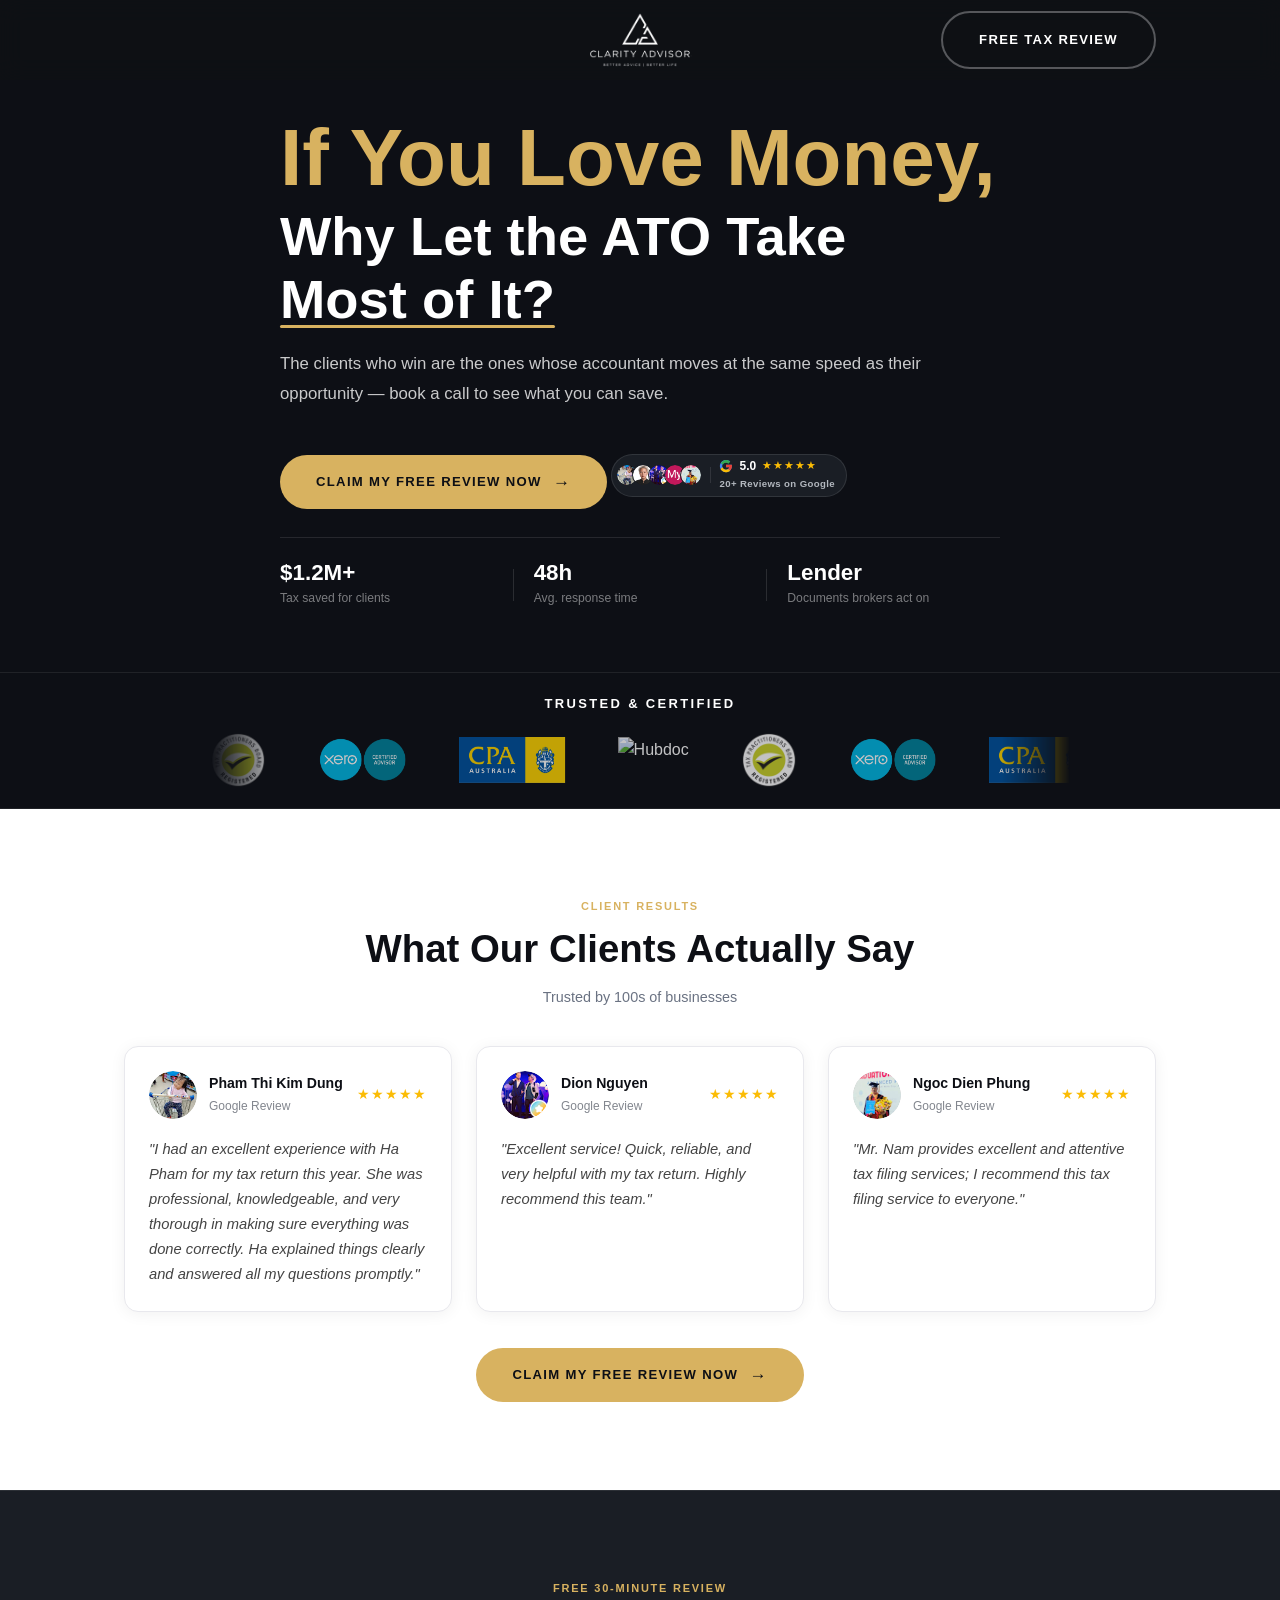
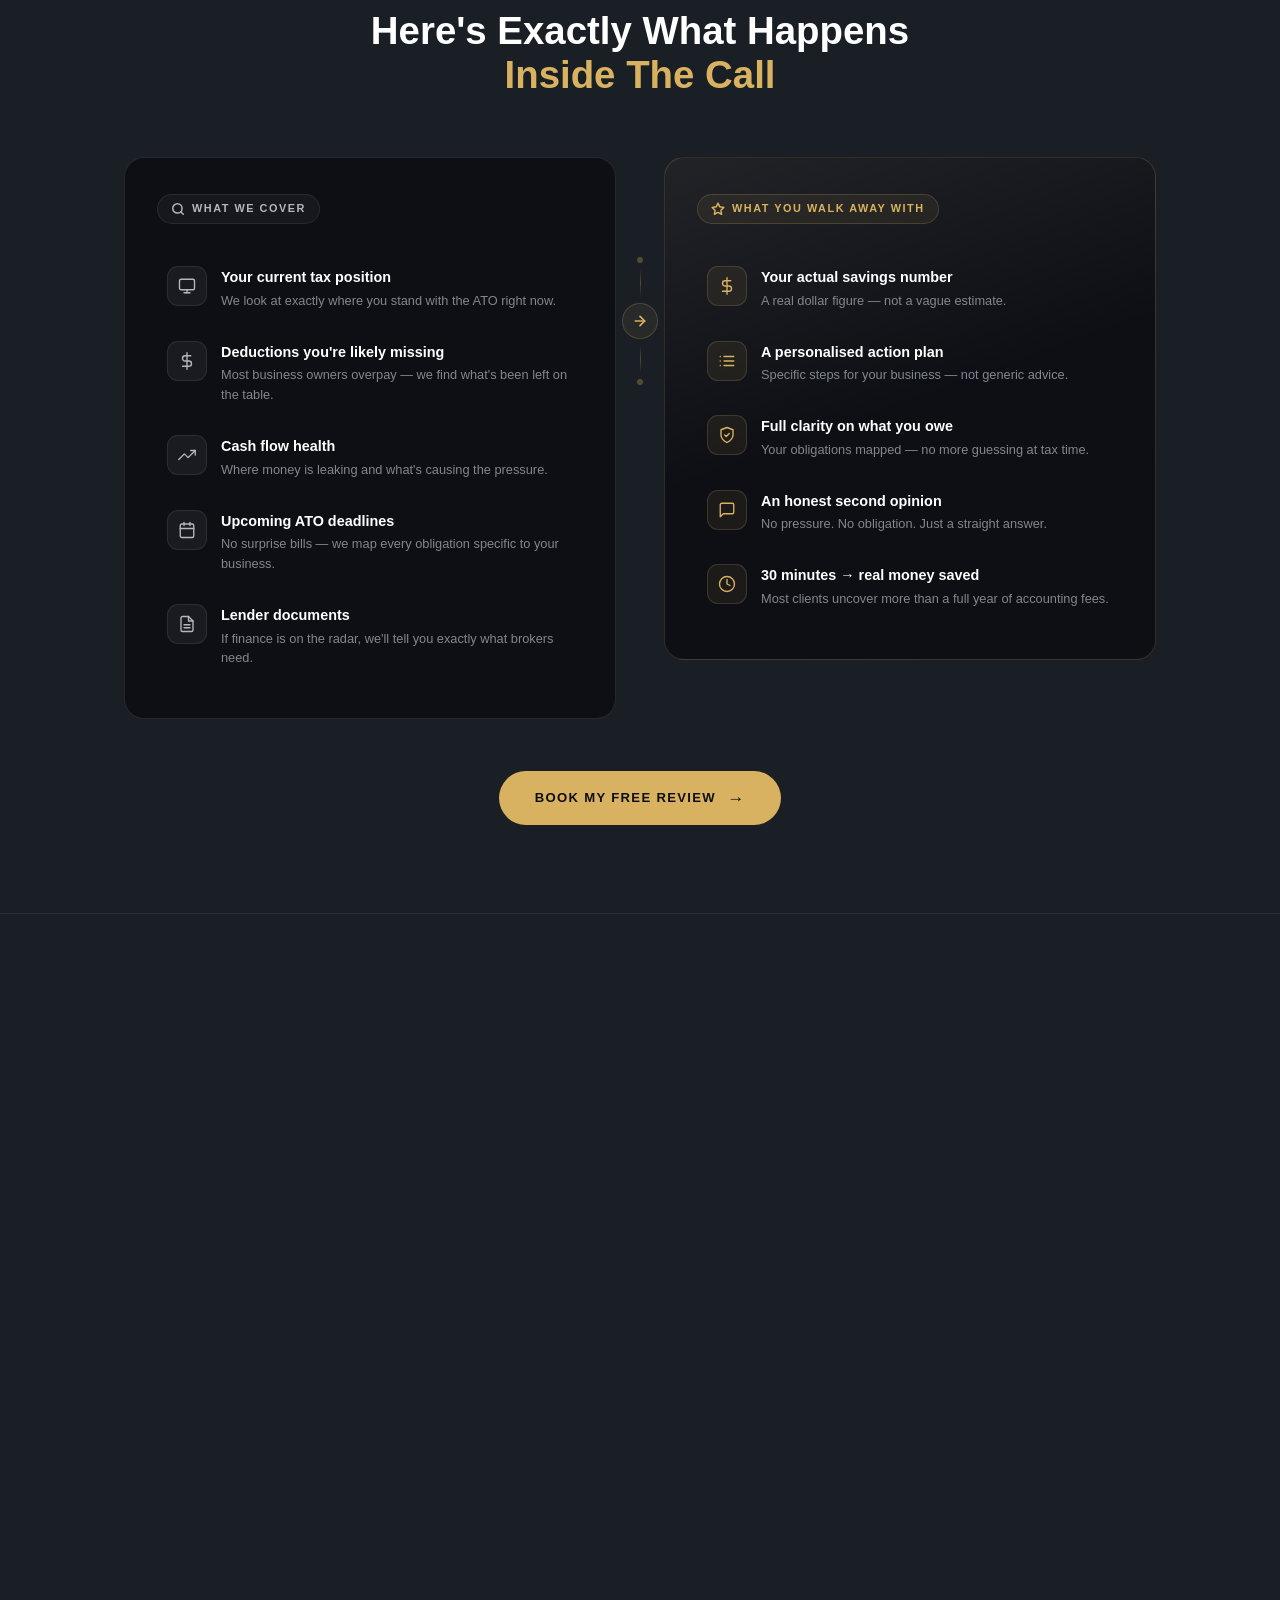
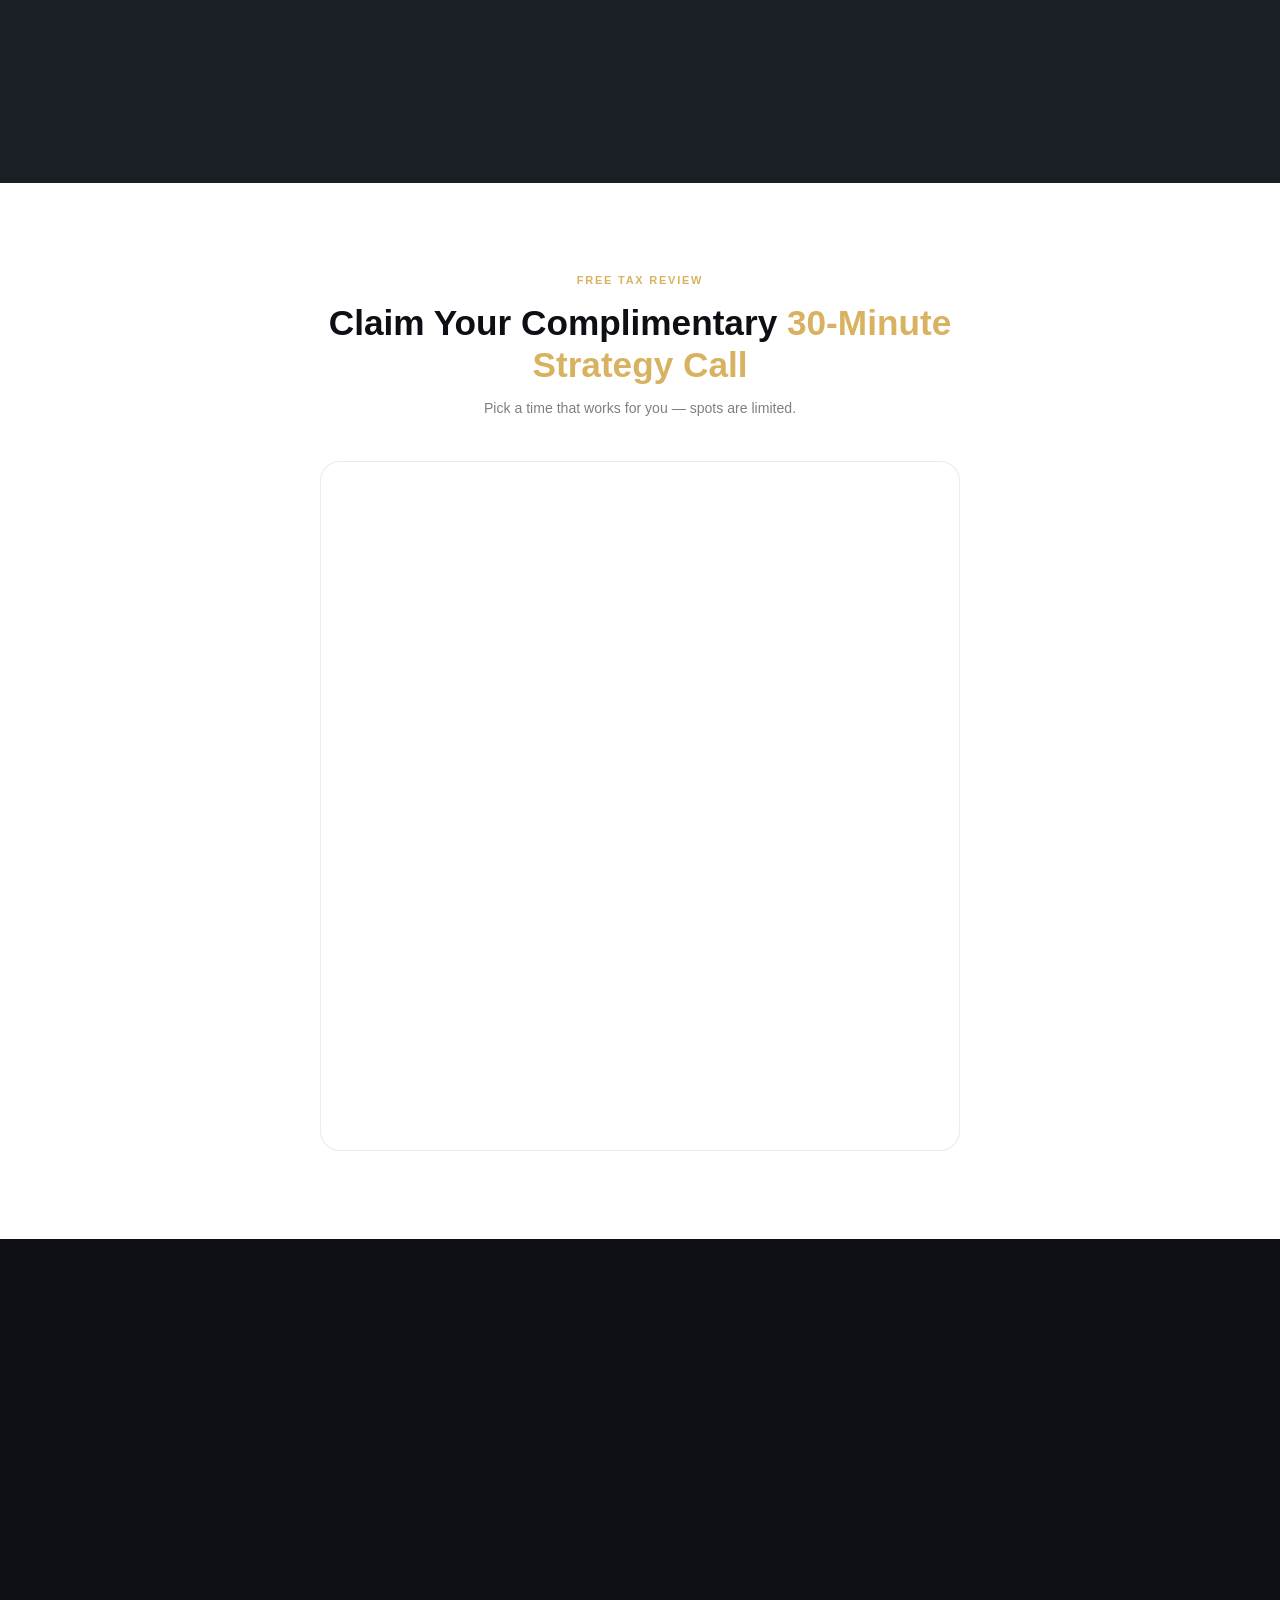
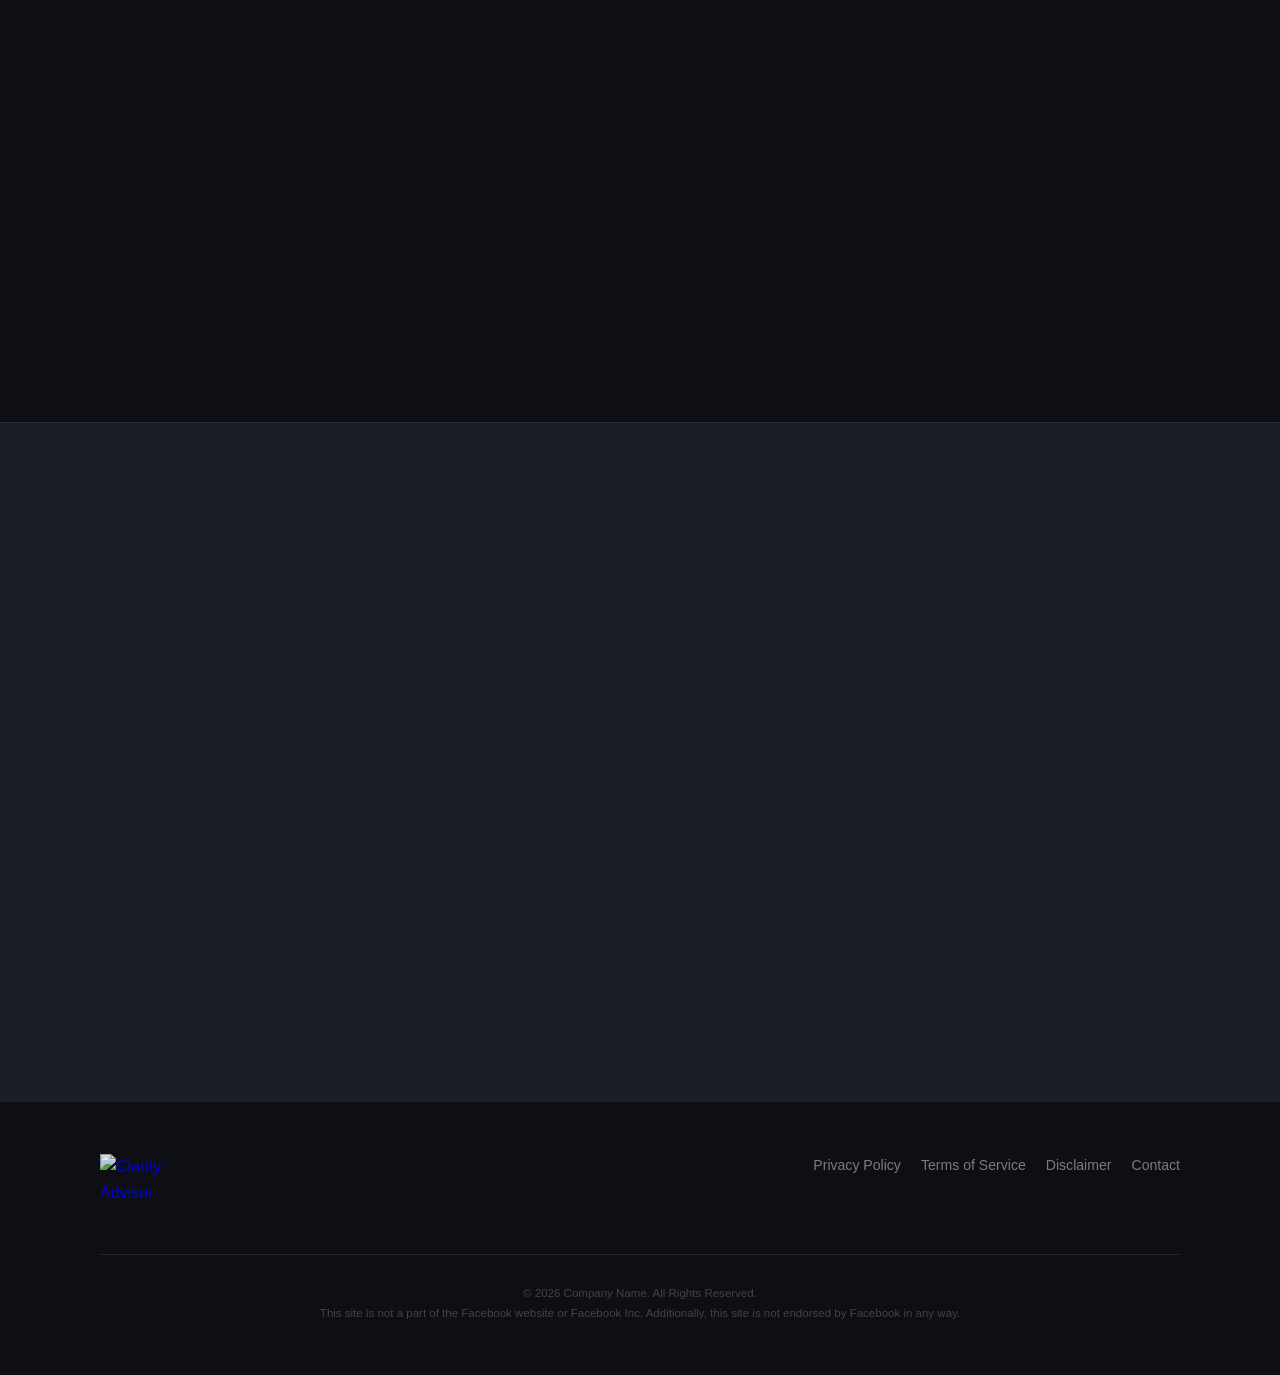
==== commit b3f3437b: "Replace lead form with direct booking widget; remove Lead pixel event - Remove contact form and all " ====
--- a/index.html
+++ b/index.html
@@ -600,7 +600,7 @@
   <!-- ============================================================
        INSIDE THE CALL — what we cover & what you get
        ============================================================ -->
-  <section class="itc-section section-pad">
+  <section class="itc-section section-pad is-visible">
     <div class="container">
 
       <div class="itc-header">
@@ -771,7 +771,7 @@
         <p>30 minutes to get started. A live tax strategy, real numbers, and a dedicated accountant in your corner.</p>
       </div>
 
-      <div class="how-steps">
+      <div class="how-steps is-visible">
         <!-- animated vertical line -->
         <div class="how-line" aria-hidden="true"><div class="how-line-fill"></div></div>
 
@@ -811,7 +811,7 @@
   </section>
 
 
-  <!-- INLINE FORM SECTION -->
+  <!-- BOOKING WIDGET SECTION -->
   <section id="book-review" class="inline-form-section section-pad">
     <div class="container">
       <div class="inline-form-wrap">
@@ -819,40 +819,11 @@
         <div class="inline-form-header">
           <span class="label">Free Tax Review</span>
           <h2>Claim Your Complimentary <span class="text-gold">30-Minute Strategy Call</span></h2>
-          <p class="inline-form-sub">Spots are limited. Usually replied to within 48 hours.</p>
-        </div>
-
-        <form class="cta-form inline-form" id="cta-form" novalidate>
-          <div class="cta-form-row">
-            <div class="cta-form-field">
-              <label for="f-name">Full Name <span aria-hidden="true">*</span></label>
-              <input type="text" id="f-name" name="name" placeholder="Jane Smith" required autocomplete="name" />
-              <span class="field-error" id="err-name"></span>
-            </div>
-            <div class="cta-form-field">
-              <label for="f-phone">Phone Number <span aria-hidden="true">*</span></label>
-              <input type="tel" id="f-phone" name="phone" placeholder="04xx xxx xxx" required autocomplete="tel" />
-              <span class="field-error" id="err-phone"></span>
-            </div>
-          </div>
-          <div class="cta-form-field">
-            <label for="f-email">Business Email <span aria-hidden="true">*</span></label>
-            <input type="email" id="f-email" name="email" placeholder="jane@yourbusiness.com.au" required autocomplete="email" />
-            <span class="field-error" id="err-email"></span>
-          </div>
-          <button type="submit" class="btn btn-coral cta-form-submit">Book My Free Review <span class="btn-arr">→</span></button>
-        </form>
-
-        <div class="cta-form-success" id="cta-form-success" hidden>
-          <div class="success-icon">
-            <svg width="32" height="32" viewBox="0 0 24 24" fill="none" stroke="currentColor" stroke-width="2" stroke-linecap="round" stroke-linejoin="round" aria-hidden="true"><polyline points="20 6 9 17 4 12"/></svg>
-          </div>
-          <h4>Details received — pick a time below</h4>
-          <p>Choose a time that works for you and we'll confirm your free review.</p>
-        </div>
-
-        <div id="inline-booking-widget" class="inline-booking-widget" hidden>
-          <iframe src="" id="booking-iframe" style="width:100%;border:none;overflow:hidden;min-height:680px;" scrolling="no"></iframe>
+          <p class="inline-form-sub">Pick a time that works for you — spots are limited.</p>
+        </div>
+
+        <div class="inline-booking-widget">
+          <iframe src="https://crm.clarityadvisor.au/widget/booking/O4sOXXeLuFvCYic2BkXA" style="width:100%;border:none;overflow:hidden;min-height:680px;" scrolling="no" id="O4sOXXeLuFvCYic2BkXA_1781946906827"></iframe>
           <script src="https://crm.clarityadvisor.au/js/form_embed.js" type="text/javascript"></script>
         </div>
 
--- a/css/style.css
+++ b/css/style.css
@@ -1443,8 +1443,20 @@
    INLINE FORM SECTION
    ============================================================ */
 .inline-form-section {
-  background: var(--col-bg-card);
-  border-top: 1px solid var(--col-border);
+  background: #ffffff;
+  border-top: none;
+}
+
+.inline-form-section .label {
+  color: var(--col-gold);
+}
+
+.inline-form-section h2 {
+  color: #0d0f15;
+}
+
+.inline-form-sub {
+  color: rgba(0,0,0,0.5) !important;
 }
 
 .inline-form-wrap {
@@ -1601,8 +1613,8 @@
 
 .inline-booking-widget {
   margin-top: 32px;
-  background: var(--col-bg);
-  border: 1px solid rgba(216,178,96,0.18);
+  background: #ffffff;
+  border: 1px solid rgba(0,0,0,0.08);
   border-radius: 20px;
   overflow: hidden;
   max-width: 640px;
--- a/css/style.css
+++ b/css/style.css
@@ -1443,8 +1443,20 @@
    INLINE FORM SECTION
    ============================================================ */
 .inline-form-section {
-  background: var(--col-bg-card);
-  border-top: 1px solid var(--col-border);
+  background: #ffffff;
+  border-top: none;
+}
+
+.inline-form-section .label {
+  color: var(--col-gold);
+}
+
+.inline-form-section h2 {
+  color: #0d0f15;
+}
+
+.inline-form-sub {
+  color: rgba(0,0,0,0.5) !important;
 }
 
 .inline-form-wrap {
@@ -1601,8 +1613,8 @@
 
 .inline-booking-widget {
   margin-top: 32px;
-  background: var(--col-bg);
-  border: 1px solid rgba(216,178,96,0.18);
+  background: #ffffff;
+  border: 1px solid rgba(0,0,0,0.08);
   border-radius: 20px;
   overflow: hidden;
   max-width: 640px;
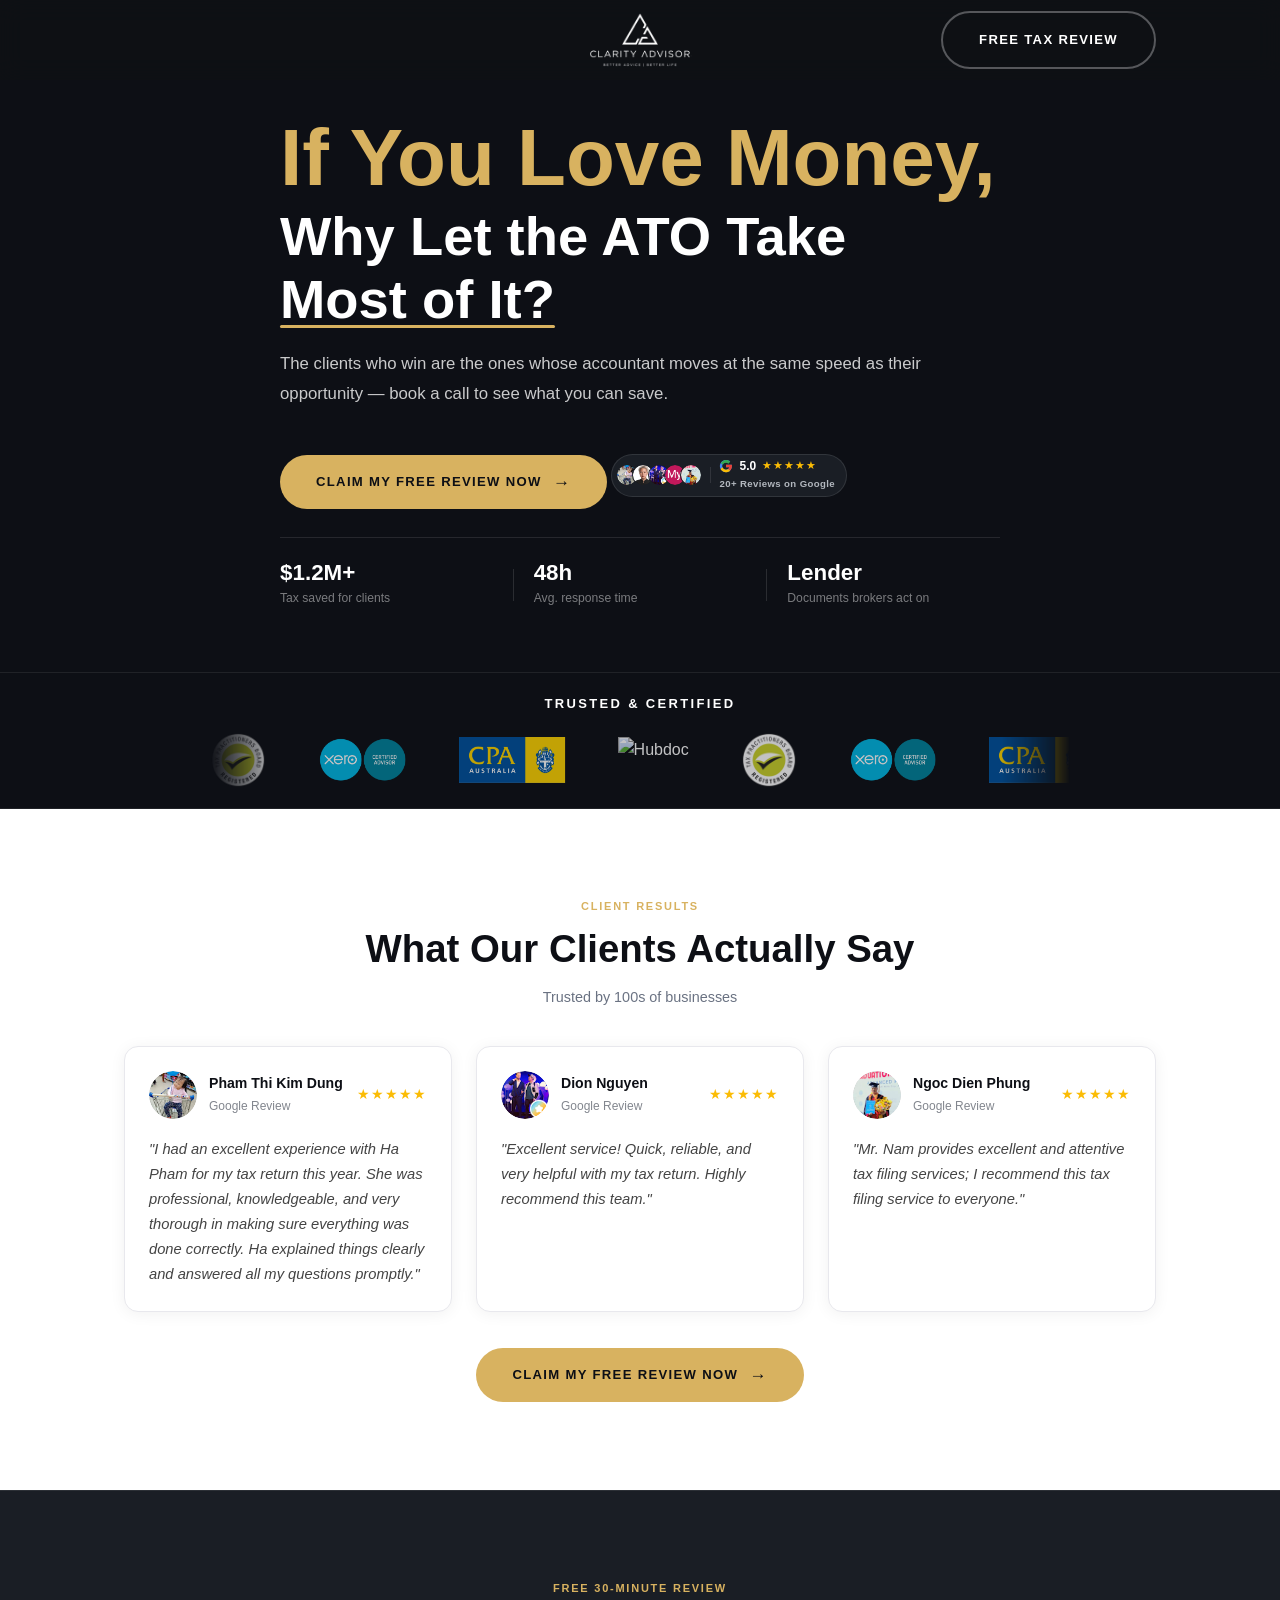
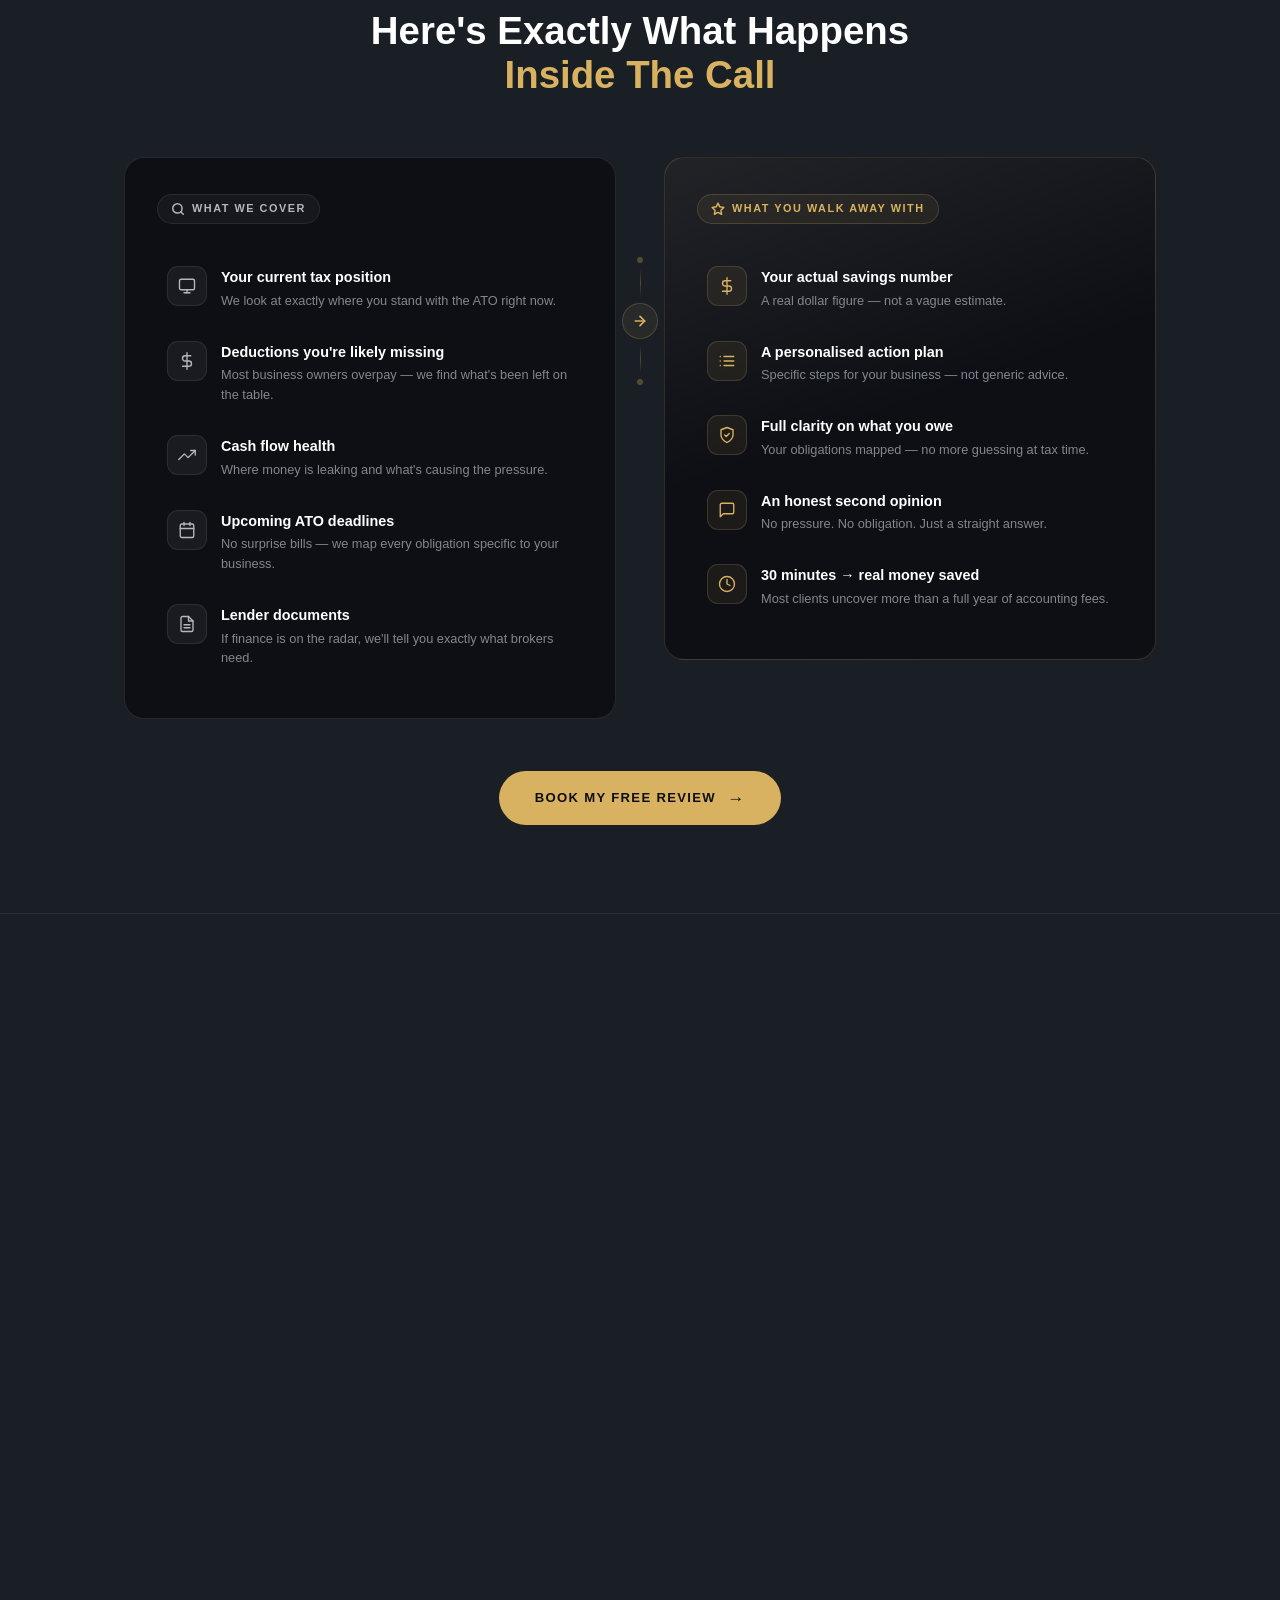
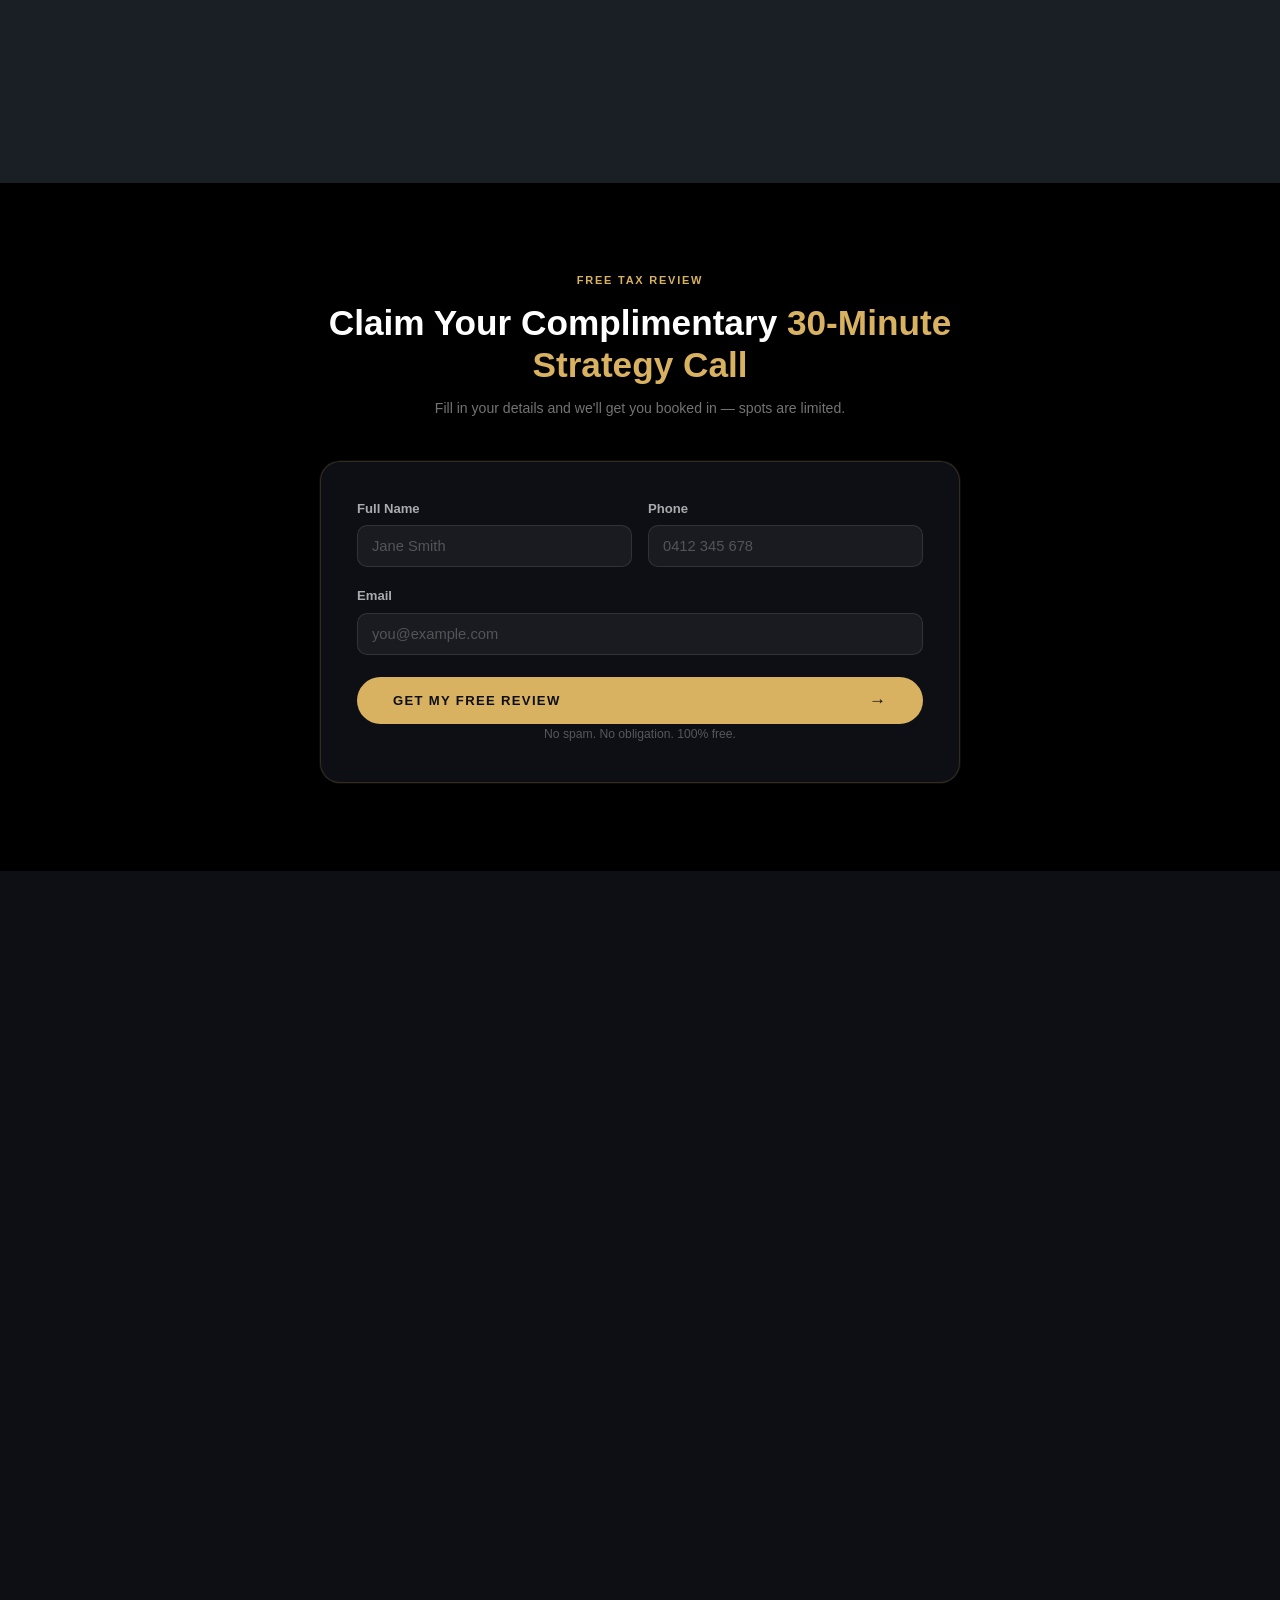
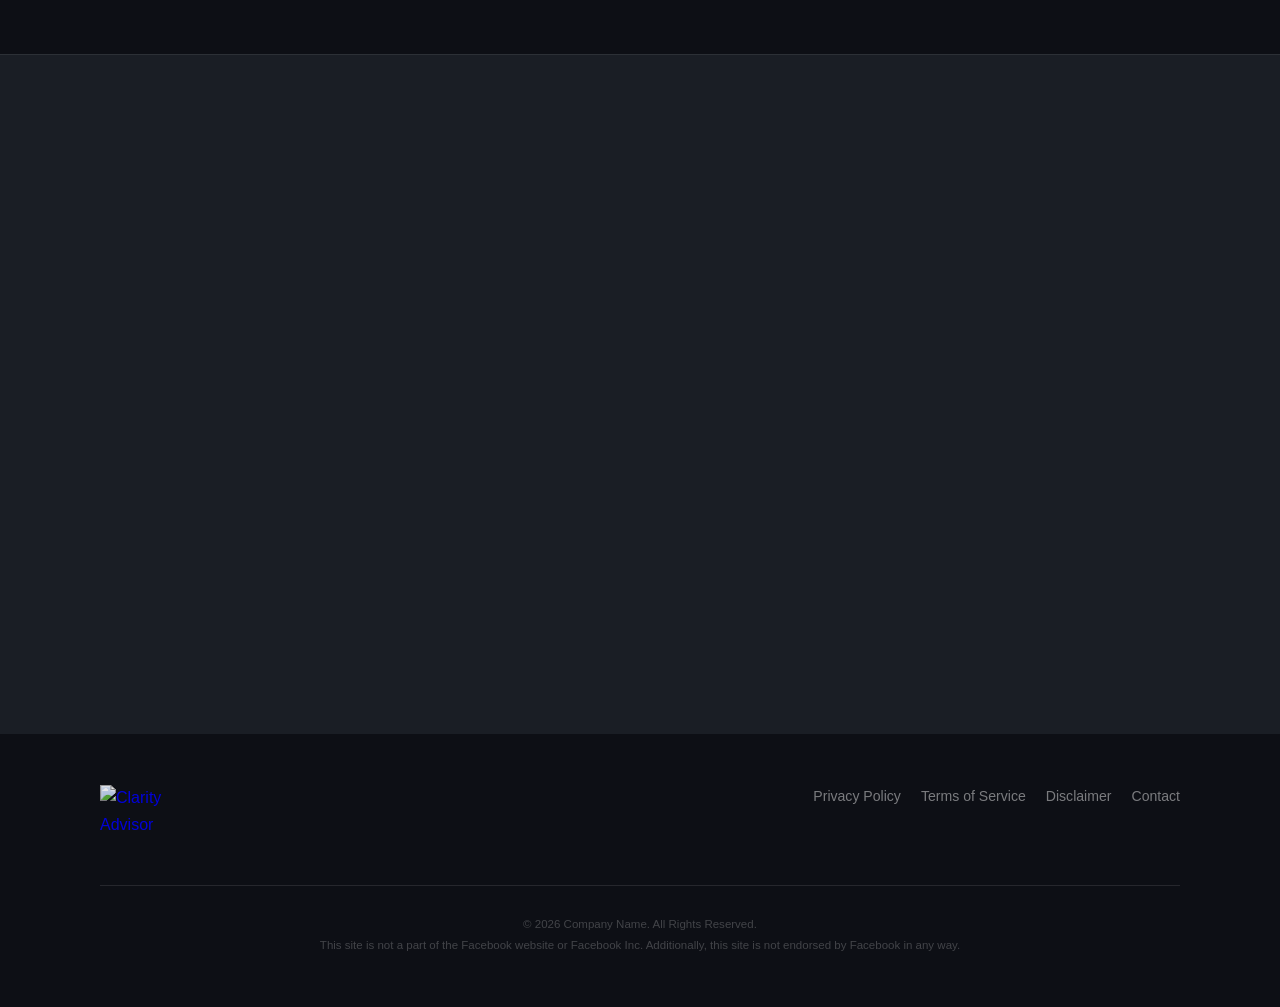
==== commit ff36055a: "Restore contact form before booking widget; fix iframe auto-resize and pixel tracking - Add contact " ====
--- a/index.html
+++ b/index.html
@@ -819,12 +819,45 @@
         <div class="inline-form-header">
           <span class="label">Free Tax Review</span>
           <h2>Claim Your Complimentary <span class="text-gold">30-Minute Strategy Call</span></h2>
-          <p class="inline-form-sub">Pick a time that works for you — spots are limited.</p>
-        </div>
-
-        <div class="inline-booking-widget">
-          <iframe src="https://crm.clarityadvisor.au/widget/booking/O4sOXXeLuFvCYic2BkXA" style="width:100%;border:none;overflow:hidden;min-height:680px;" scrolling="no" id="O4sOXXeLuFvCYic2BkXA_1781946906827"></iframe>
-          <script src="https://crm.clarityadvisor.au/js/form_embed.js" type="text/javascript"></script>
+          <p class="inline-form-sub">Fill in your details and we'll get you booked in — spots are limited.</p>
+        </div>
+
+        <!-- STEP 1: Contact form -->
+        <form id="cta-form" class="inline-form" action="javascript:void(0)" novalidate>
+          <div class="cta-form-row">
+            <div class="cta-form-field">
+              <label for="f-name">Full Name</label>
+              <input type="text" id="f-name" name="name" placeholder="Jane Smith" autocomplete="name" />
+              <span class="cta-form-err field-error" id="err-name"></span>
+            </div>
+            <div class="cta-form-field">
+              <label for="f-phone">Phone</label>
+              <input type="tel" id="f-phone" name="phone" placeholder="0412 345 678" autocomplete="tel" />
+              <span class="cta-form-err field-error" id="err-phone"></span>
+            </div>
+          </div>
+          <div class="cta-form-field">
+            <label for="f-email">Email</label>
+            <input type="email" id="f-email" name="email" placeholder="you@example.com" autocomplete="email" />
+            <span class="cta-form-err field-error" id="err-email"></span>
+          </div>
+          <button type="submit" class="btn btn-coral cta-form-submit">
+            Get My Free Review <span class="btn-arr">→</span>
+          </button>
+          <p class="cta-form-note">No spam. No obligation. 100% free.</p>
+        </form>
+
+        <!-- STEP 2: Success + booking widget (shown after form submit) -->
+        <div id="cta-form-success" class="cta-form-success" hidden>
+          <div class="success-icon">
+            <svg width="28" height="28" viewBox="0 0 24 24" fill="none" stroke="currentColor" stroke-width="2.5" stroke-linecap="round" stroke-linejoin="round"><polyline points="20 6 9 17 4 12"/></svg>
+          </div>
+          <h4>You're in — now pick a time.</h4>
+          <p>Choose a slot below to lock in your free 30-minute strategy call.</p>
+        </div>
+
+        <div id="inline-booking-widget" class="inline-booking-widget" hidden>
+          <iframe id="O4sOXXeLuFvCYic2BkXA_1783831768620" src="" style="width:100%;border:none;overflow:hidden;min-height:750px;" scrolling="no"></iframe>
         </div>
 
       </div>
--- a/css/style.css
+++ b/css/style.css
@@ -1443,7 +1443,7 @@
    INLINE FORM SECTION
    ============================================================ */
 .inline-form-section {
-  background: #ffffff;
+  background: #000000;
   border-top: none;
 }
 
@@ -1452,11 +1452,11 @@
 }
 
 .inline-form-section h2 {
-  color: #0d0f15;
+  color: #ffffff;
 }
 
 .inline-form-sub {
-  color: rgba(0,0,0,0.5) !important;
+  color: rgba(255,255,255,0.45) !important;
 }
 
 .inline-form-wrap {
@@ -1613,8 +1613,8 @@
 
 .inline-booking-widget {
   margin-top: 32px;
-  background: #ffffff;
-  border: 1px solid rgba(0,0,0,0.08);
+  background: #000000;
+  border: 1px solid rgba(216,178,96,0.18);
   border-radius: 20px;
   overflow: hidden;
   max-width: 640px;
--- a/css/style.css
+++ b/css/style.css
@@ -1443,7 +1443,7 @@
    INLINE FORM SECTION
    ============================================================ */
 .inline-form-section {
-  background: #ffffff;
+  background: #000000;
   border-top: none;
 }
 
@@ -1452,11 +1452,11 @@
 }
 
 .inline-form-section h2 {
-  color: #0d0f15;
+  color: #ffffff;
 }
 
 .inline-form-sub {
-  color: rgba(0,0,0,0.5) !important;
+  color: rgba(255,255,255,0.45) !important;
 }
 
 .inline-form-wrap {
@@ -1613,8 +1613,8 @@
 
 .inline-booking-widget {
   margin-top: 32px;
-  background: #ffffff;
-  border: 1px solid rgba(0,0,0,0.08);
+  background: #000000;
+  border: 1px solid rgba(216,178,96,0.18);
   border-radius: 20px;
   overflow: hidden;
   max-width: 640px;
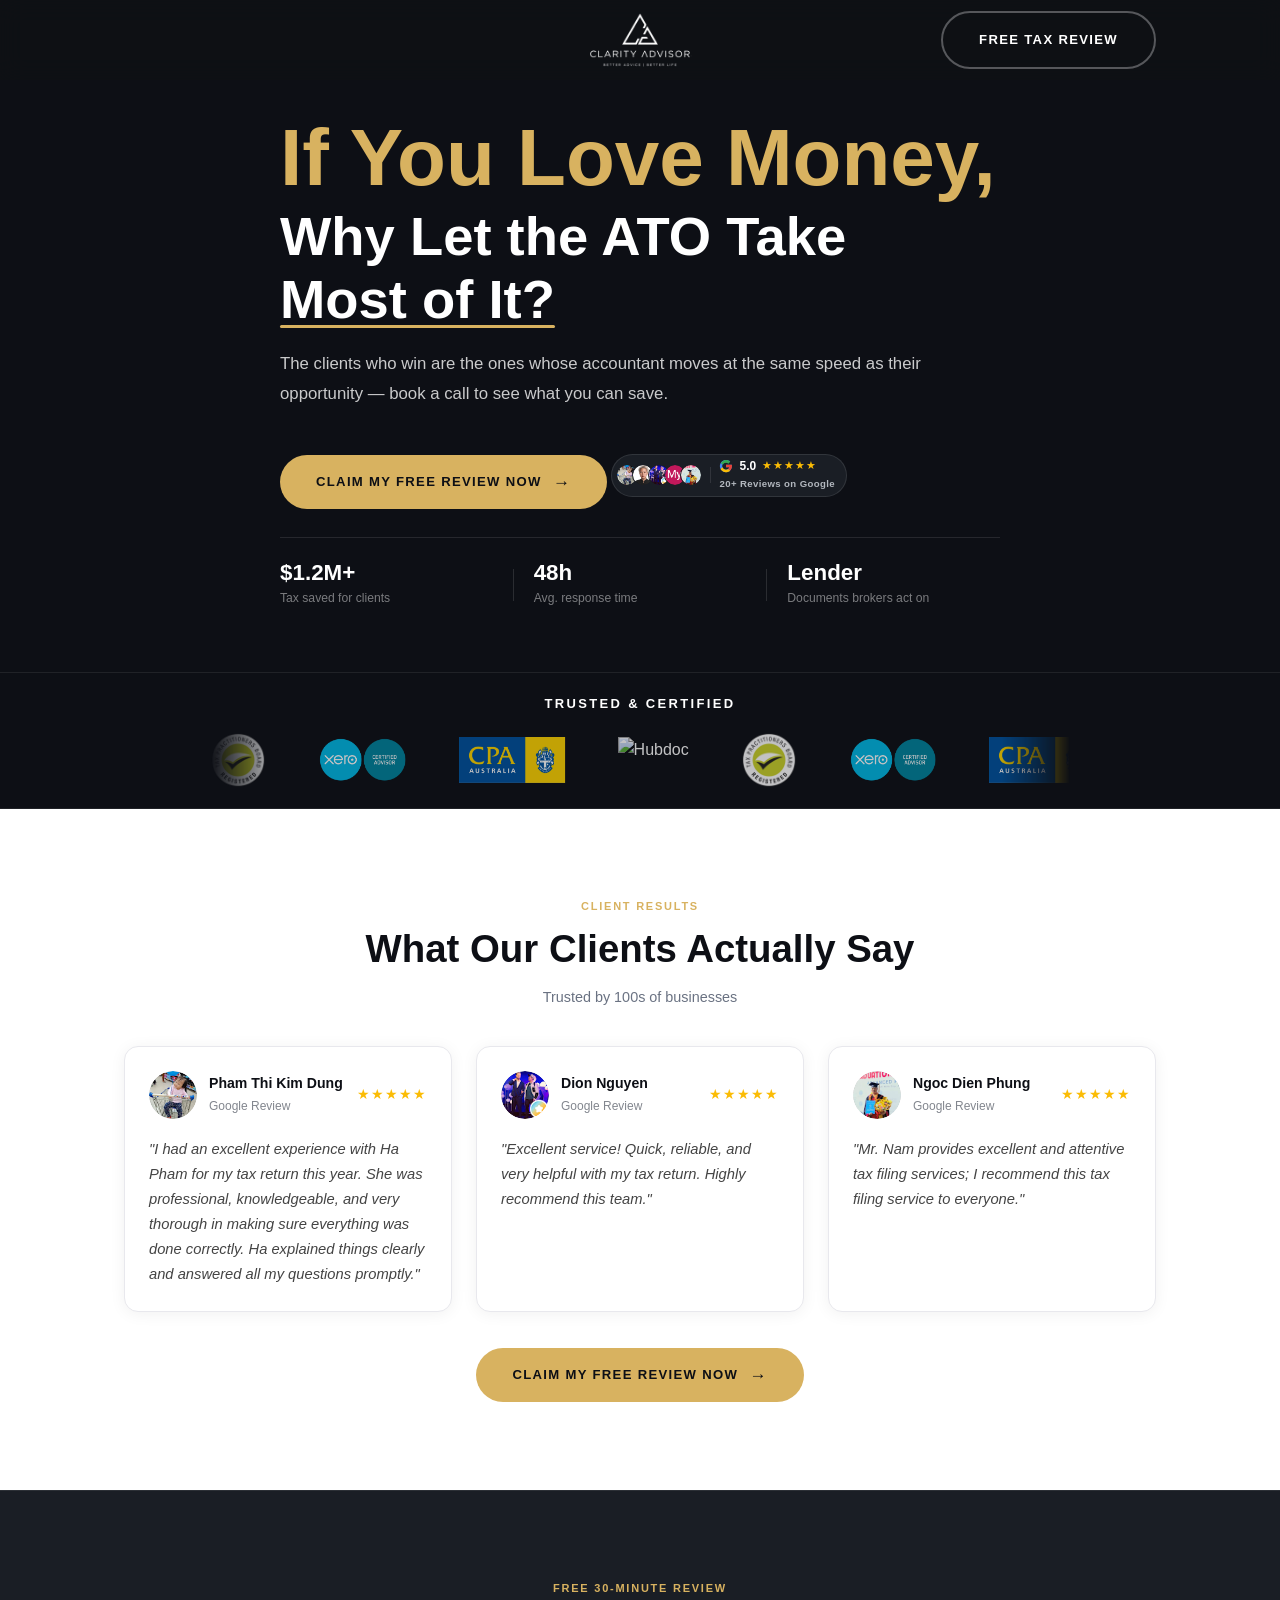
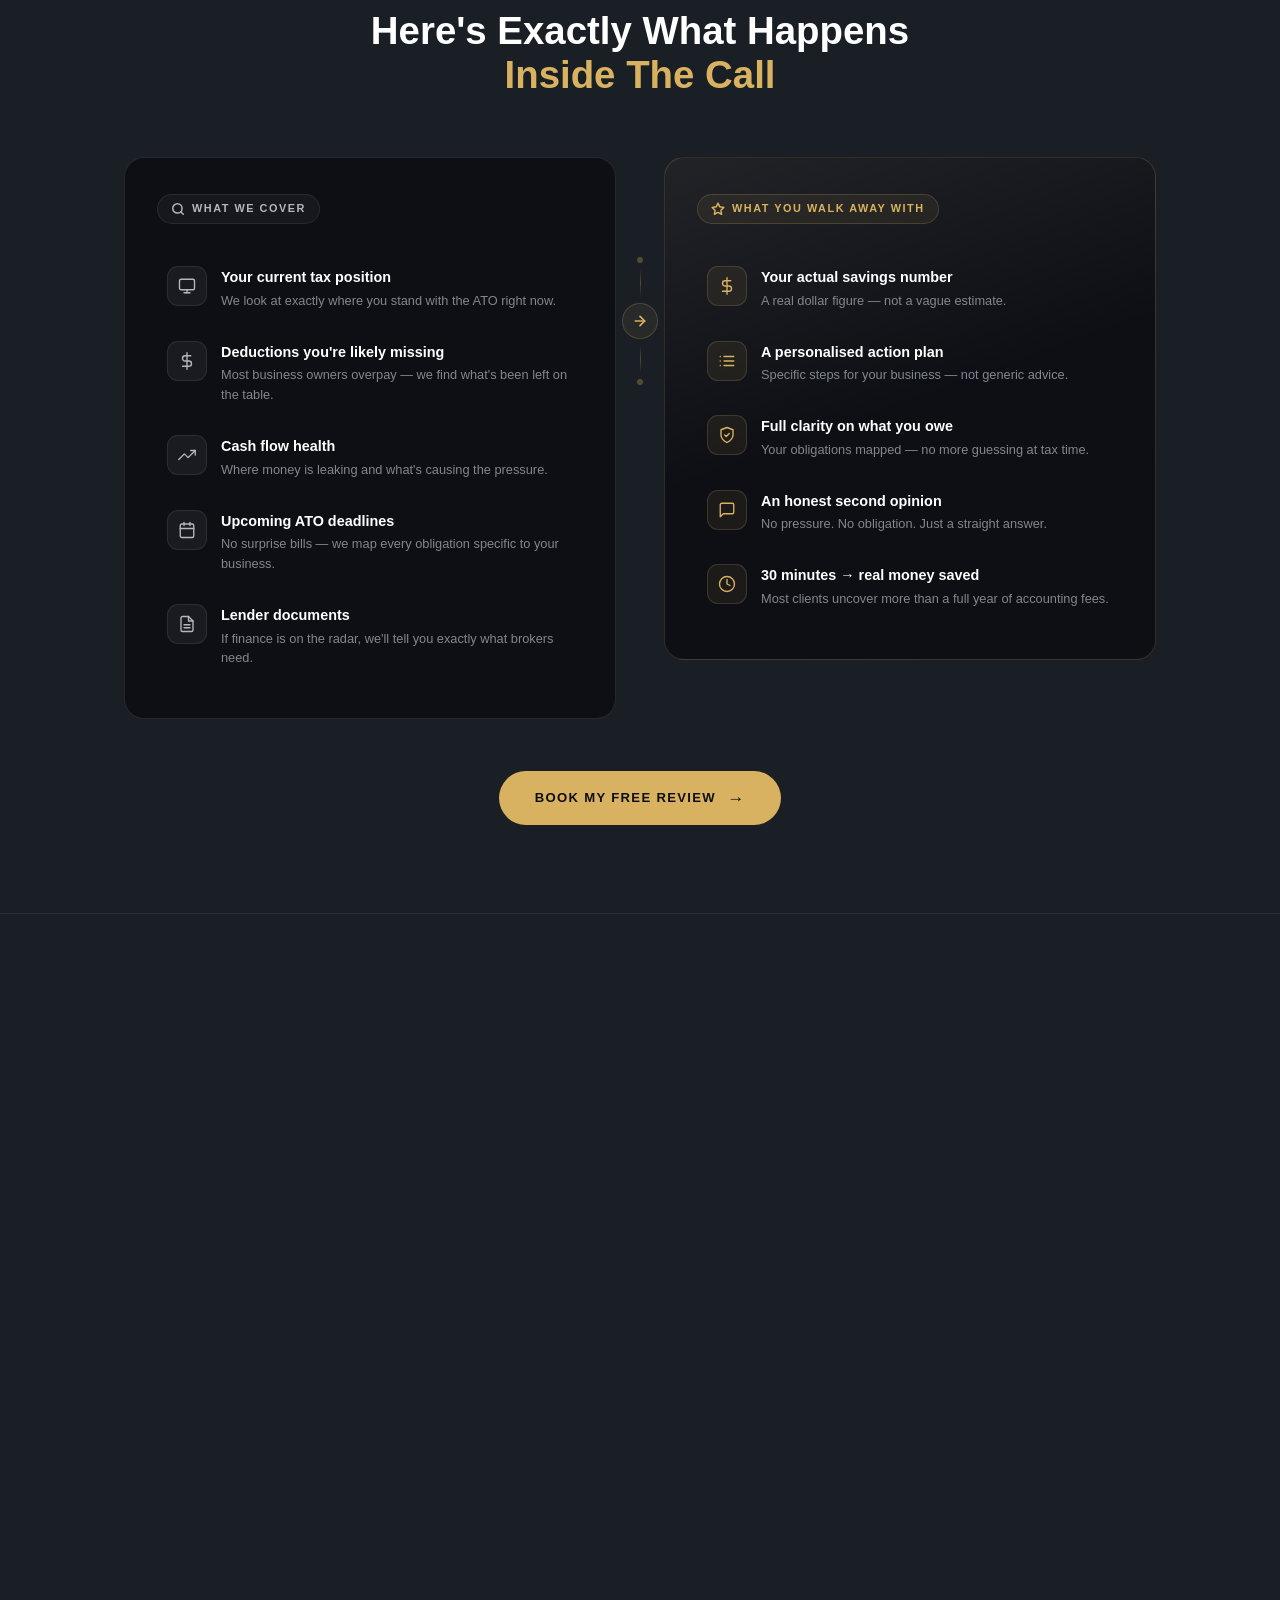
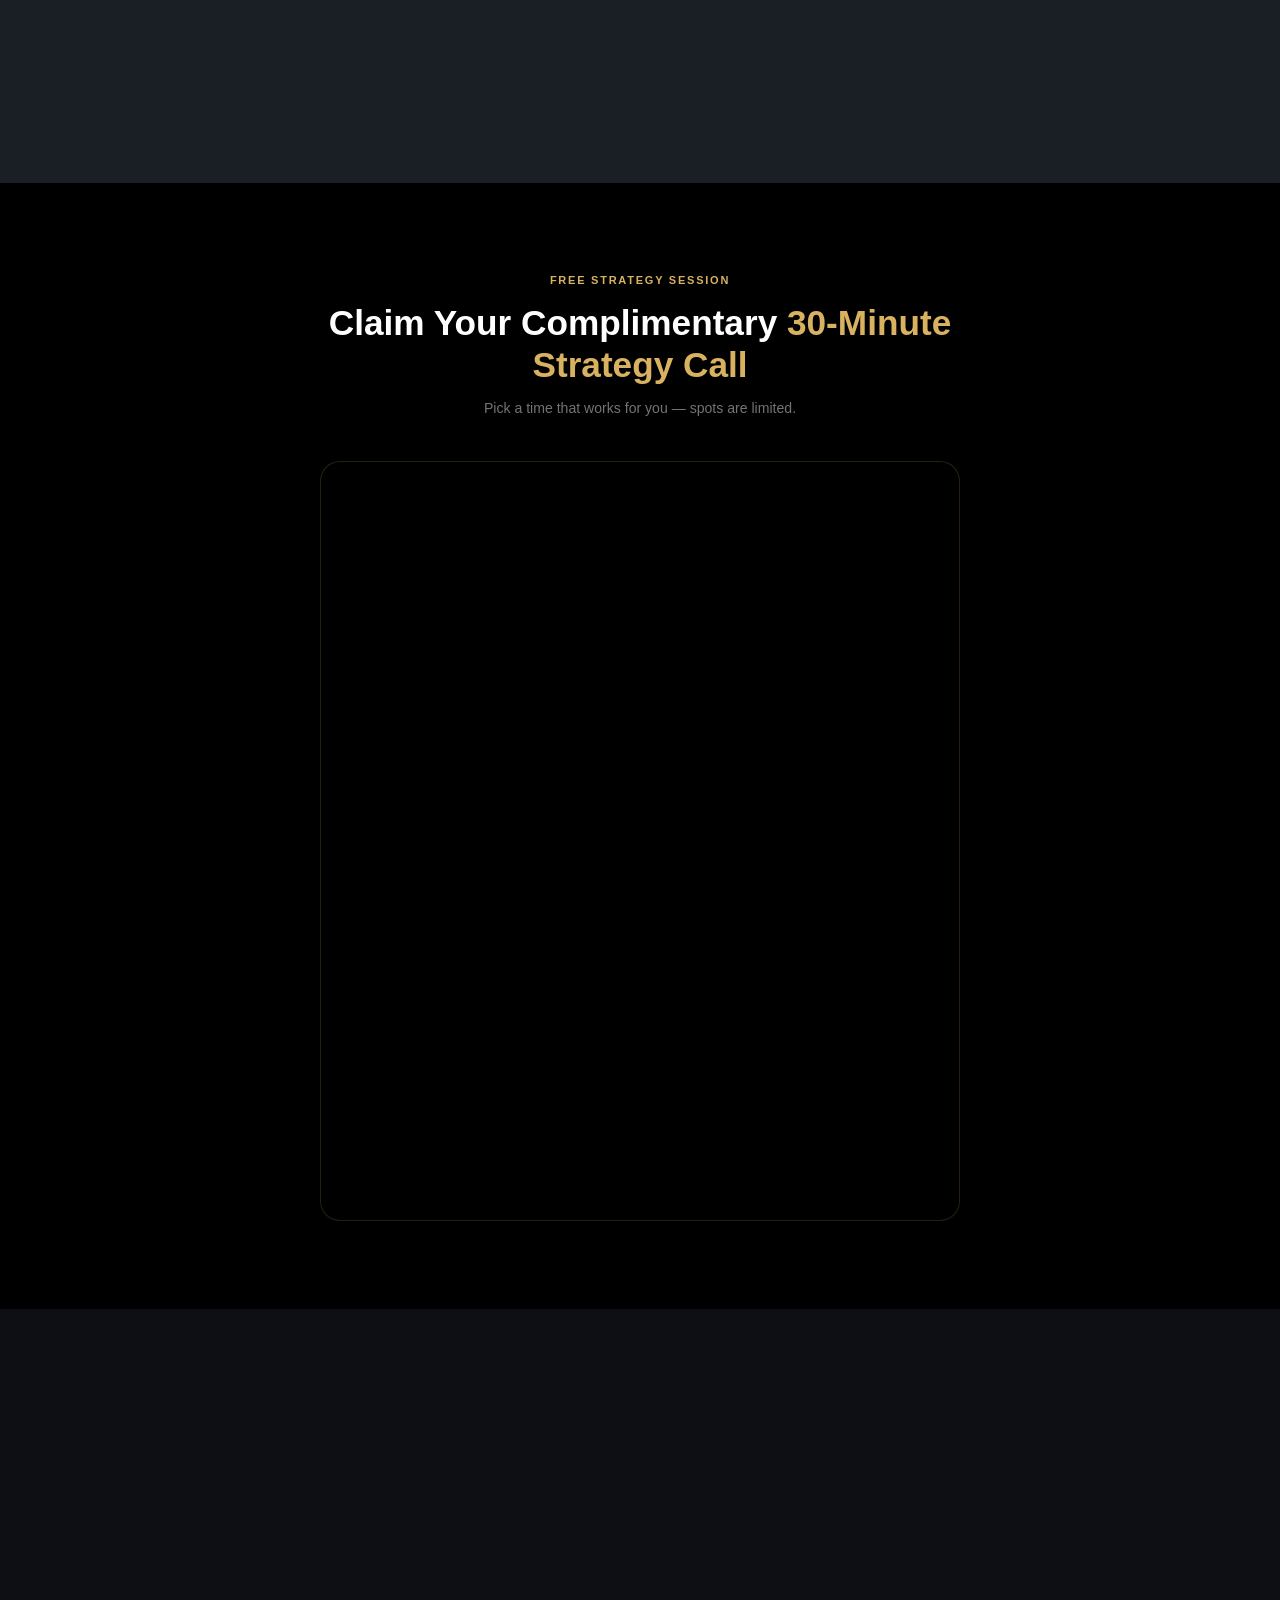
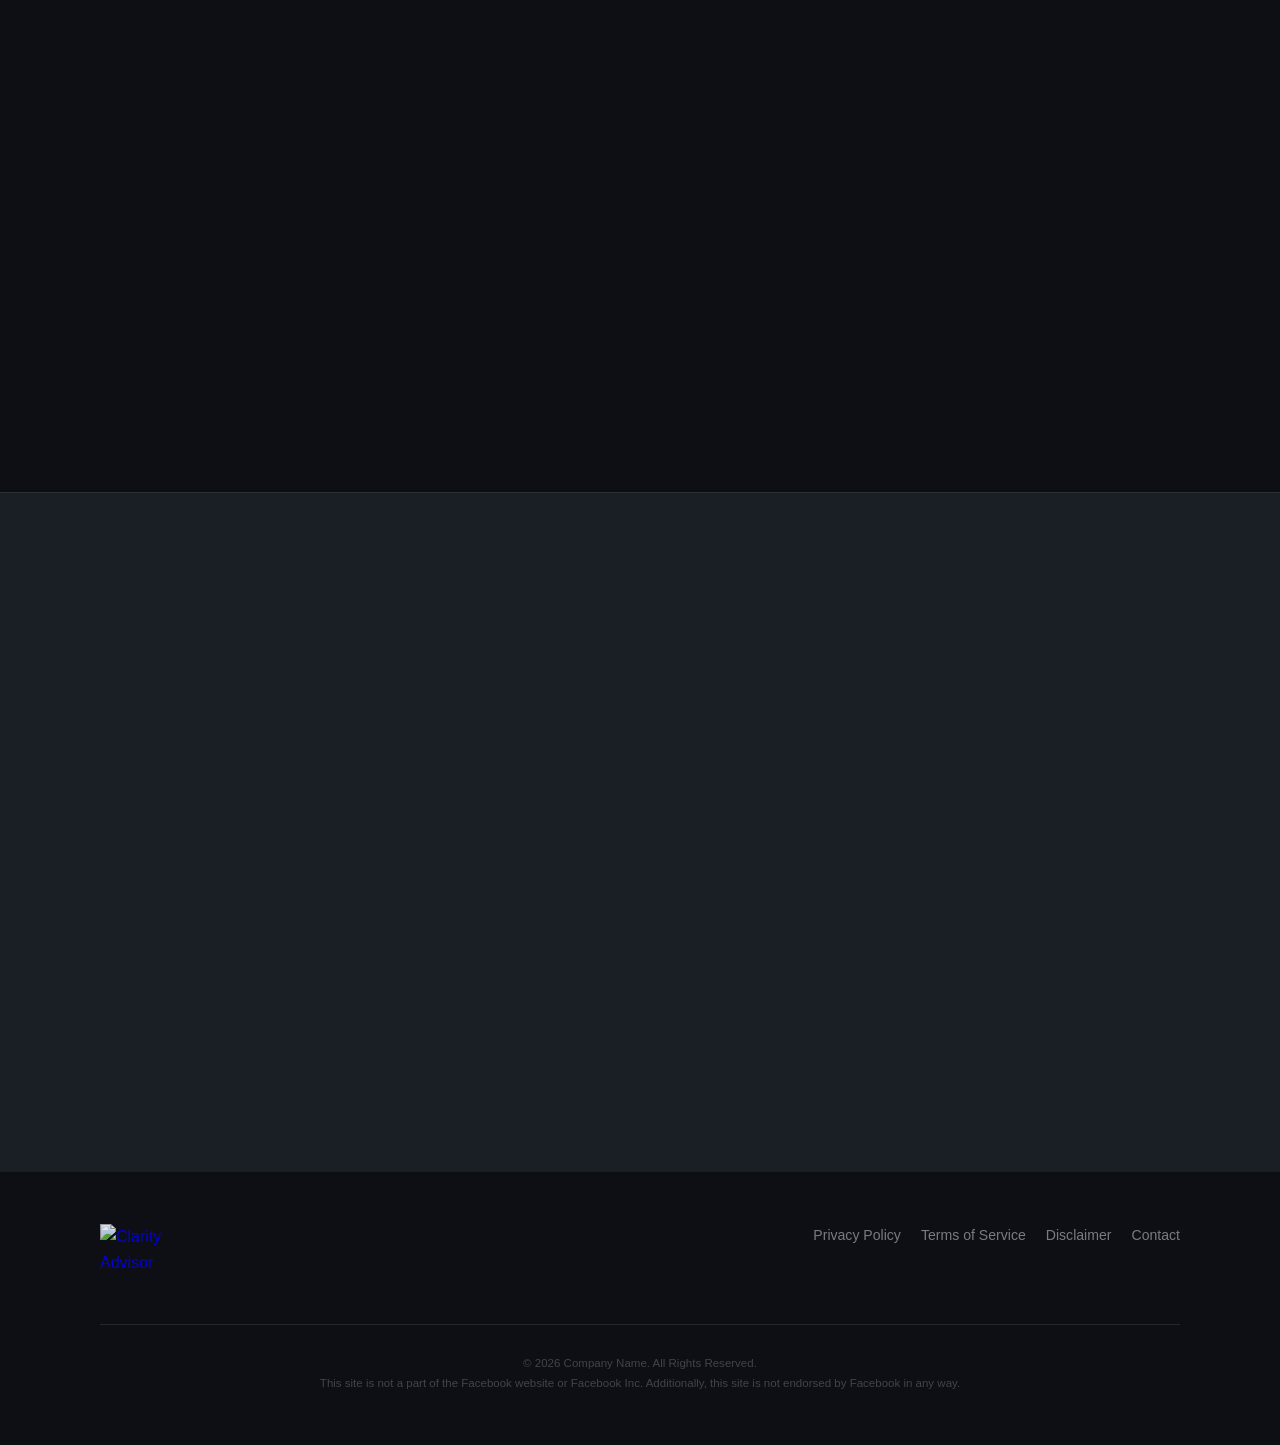
==== commit ca0d196f: "Add 4-step qualification modal with dark theme and inline booking widget - Multi-step popup (busines" ====
--- a/index.html
+++ b/index.html
@@ -400,8 +400,8 @@
   </style>
 
   <!-- Full stylesheet — deferred -->
-  <link rel="stylesheet" href="css/style.css" media="print" onload="this.media='all'" />
-  <noscript><link rel="stylesheet" href="css/style.css" /></noscript>
+  <link rel="stylesheet" href="css/style.css?v=8" media="print" onload="this.media='all'" />
+  <noscript><link rel="stylesheet" href="css/style.css?v=8" /></noscript>
 </head>
 <body>
 
@@ -817,52 +817,122 @@
       <div class="inline-form-wrap">
 
         <div class="inline-form-header">
-          <span class="label">Free Tax Review</span>
+          <span class="label">Free Strategy Session</span>
           <h2>Claim Your Complimentary <span class="text-gold">30-Minute Strategy Call</span></h2>
-          <p class="inline-form-sub">Fill in your details and we'll get you booked in — spots are limited.</p>
-        </div>
-
-        <!-- STEP 1: Contact form -->
-        <form id="cta-form" class="inline-form" action="javascript:void(0)" novalidate>
-          <div class="cta-form-row">
-            <div class="cta-form-field">
-              <label for="f-name">Full Name</label>
-              <input type="text" id="f-name" name="name" placeholder="Jane Smith" autocomplete="name" />
-              <span class="cta-form-err field-error" id="err-name"></span>
-            </div>
-            <div class="cta-form-field">
-              <label for="f-phone">Phone</label>
-              <input type="tel" id="f-phone" name="phone" placeholder="0412 345 678" autocomplete="tel" />
-              <span class="cta-form-err field-error" id="err-phone"></span>
-            </div>
-          </div>
-          <div class="cta-form-field">
-            <label for="f-email">Email</label>
-            <input type="email" id="f-email" name="email" placeholder="you@example.com" autocomplete="email" />
-            <span class="cta-form-err field-error" id="err-email"></span>
-          </div>
-          <button type="submit" class="btn btn-coral cta-form-submit">
-            Get My Free Review <span class="btn-arr">→</span>
-          </button>
-          <p class="cta-form-note">No spam. No obligation. 100% free.</p>
-        </form>
-
-        <!-- STEP 2: Success + booking widget (shown after form submit) -->
-        <div id="cta-form-success" class="cta-form-success" hidden>
-          <div class="success-icon">
-            <svg width="28" height="28" viewBox="0 0 24 24" fill="none" stroke="currentColor" stroke-width="2.5" stroke-linecap="round" stroke-linejoin="round"><polyline points="20 6 9 17 4 12"/></svg>
-          </div>
-          <h4>You're in — now pick a time.</h4>
-          <p>Choose a slot below to lock in your free 30-minute strategy call.</p>
-        </div>
-
-        <div id="inline-booking-widget" class="inline-booking-widget" hidden>
-          <iframe id="O4sOXXeLuFvCYic2BkXA_1783831768620" src="" style="width:100%;border:none;overflow:hidden;min-height:750px;" scrolling="no"></iframe>
+          <p class="inline-form-sub">Pick a time that works for you — spots are limited.</p>
+        </div>
+
+        <div class="inline-booking-widget">
+          <iframe id="O4sOXXeLuFvCYic2BkXA_1783831768620"
+                  src="https://crm.clarityadvisor.au/widget/booking/O4sOXXeLuFvCYic2BkXA"
+                  style="width:100%;border:none;overflow:hidden;min-height:750px;"
+                  scrolling="no"></iframe>
+          <script src="https://crm.clarityadvisor.au/js/form_embed.js" type="text/javascript"></script>
         </div>
 
       </div>
     </div>
   </section>
+
+
+  <!-- ============================================================
+       QUALIFICATION MODAL
+       ============================================================ -->
+  <div id="qual-modal" class="qm-overlay" hidden aria-modal="true" role="dialog" aria-label="Book your free review">
+    <div class="qm-card">
+
+      <button class="qm-close" id="qm-close" aria-label="Close">
+        <svg width="18" height="18" viewBox="0 0 24 24" fill="none" stroke="currentColor" stroke-width="2.5" stroke-linecap="round"><line x1="18" y1="6" x2="6" y2="18"/><line x1="6" y1="6" x2="18" y2="18"/></svg>
+      </button>
+
+      <!-- Step 1: Business Name -->
+      <div class="qm-step is-active" id="qm-step-1">
+        <p class="qm-step-label">Step 1 of 3</p>
+        <h3 class="qm-heading">What's your business name?</h3>
+        <div class="qm-field">
+          <input type="text" id="qm-business" class="qm-input" placeholder="e.g. Smith Consulting" autocomplete="organization" />
+          <span class="qm-err" id="qm-err-business"></span>
+        </div>
+        <button class="qm-btn-primary qm-next" data-next="2">Continue →</button>
+      </div>
+
+      <!-- Step 2: Team Size -->
+      <div class="qm-step" id="qm-step-2">
+        <p class="qm-step-label">Step 2 of 3</p>
+        <h3 class="qm-heading">Roughly how many team members do you have?</h3>
+        <div class="qm-opts">
+          <button class="qm-opt" data-value="Just me">
+            <span class="qm-opt-ico">
+              <svg width="17" height="17" viewBox="0 0 24 24" fill="none" stroke="currentColor" stroke-width="2" stroke-linecap="round" stroke-linejoin="round"><path d="M20 21v-2a4 4 0 0 0-4-4H8a4 4 0 0 0-4 4v2"/><circle cx="12" cy="7" r="4"/></svg>
+            </span>
+            <span class="qm-opt-txt">Just me</span>
+            <span class="qm-opt-arr">→</span>
+          </button>
+          <button class="qm-opt" data-value="2–5">
+            <span class="qm-opt-ico">
+              <svg width="17" height="17" viewBox="0 0 24 24" fill="none" stroke="currentColor" stroke-width="2" stroke-linecap="round" stroke-linejoin="round"><path d="M17 21v-2a4 4 0 0 0-4-4H5a4 4 0 0 0-4 4v2"/><circle cx="9" cy="7" r="4"/><path d="M23 21v-2a4 4 0 0 0-3-3.87"/><path d="M16 3.13a4 4 0 0 1 0 7.75"/></svg>
+            </span>
+            <span class="qm-opt-txt">2–5</span>
+            <span class="qm-opt-arr">→</span>
+          </button>
+          <button class="qm-opt" data-value="6–15">
+            <span class="qm-opt-ico">
+              <svg width="17" height="17" viewBox="0 0 24 24" fill="none" stroke="currentColor" stroke-width="2" stroke-linecap="round" stroke-linejoin="round"><path d="M17 21v-2a4 4 0 0 0-4-4H5a4 4 0 0 0-4 4v2"/><circle cx="9" cy="7" r="4"/><path d="M23 21v-2a4 4 0 0 0-3-3.87"/><path d="M16 3.13a4 4 0 0 1 0 7.75"/><circle cx="19" cy="7" r="2" fill="currentColor" stroke="none" opacity="0.4"/></svg>
+            </span>
+            <span class="qm-opt-txt">6–15</span>
+            <span class="qm-opt-arr">→</span>
+          </button>
+          <button class="qm-opt" data-value="16+">
+            <span class="qm-opt-ico">
+              <svg width="17" height="17" viewBox="0 0 24 24" fill="none" stroke="currentColor" stroke-width="2" stroke-linecap="round" stroke-linejoin="round"><rect x="2" y="7" width="20" height="14" rx="2"/><path d="M16 7V5a2 2 0 0 0-2-2h-4a2 2 0 0 0-2 2v2"/><line x1="12" y1="12" x2="12" y2="16"/><line x1="10" y1="14" x2="14" y2="14"/></svg>
+            </span>
+            <span class="qm-opt-txt">16+</span>
+            <span class="qm-opt-arr">→</span>
+          </button>
+        </div>
+        <button class="qm-btn-back" data-prev="1">← Back</button>
+      </div>
+
+      <!-- Step 3: Contact Details -->
+      <div class="qm-step" id="qm-step-3">
+        <p class="qm-step-label">Step 3 of 3</p>
+        <h3 class="qm-heading">Where should we send your booking details?</h3>
+        <form id="cta-form" action="javascript:void(0)" novalidate>
+          <div class="qm-field">
+            <label class="qm-field-label" for="f-name">Name</label>
+            <input type="text" id="f-name" class="qm-input" placeholder="Jane Smith" autocomplete="name" />
+            <span class="qm-err" id="err-name"></span>
+          </div>
+          <div class="qm-field">
+            <label class="qm-field-label" for="f-email">Business Email</label>
+            <input type="email" id="f-email" class="qm-input" placeholder="you@business.com" autocomplete="email" />
+            <span class="qm-err" id="err-email"></span>
+          </div>
+          <div class="qm-field">
+            <label class="qm-field-label" for="f-phone">Phone</label>
+            <input type="tel" id="f-phone" class="qm-input" placeholder="0412 345 678" autocomplete="tel" />
+            <span class="qm-err" id="err-phone"></span>
+          </div>
+          <button type="submit" class="qm-btn-primary cta-form-submit">Book My Call →</button>
+          <p class="qm-note">No spam. No obligation. 100% free.</p>
+        </form>
+        <button class="qm-btn-back" data-prev="2">← Back</button>
+      </div>
+
+      <!-- Step 4: Booking Widget -->
+      <div class="qm-step" id="qm-step-4">
+        <p class="qm-step-label">You're almost there</p>
+        <h3 class="qm-heading">Pick a time that works for you</h3>
+        <div class="qm-booking">
+          <iframe id="qm-booking-iframe"
+                  src=""
+                  style="width:100%;border:none;overflow:hidden;min-height:1150px;"
+                  scrolling="no"></iframe>
+        </div>
+      </div>
+
+    </div>
+  </div>
 
 
   <!-- ============================================================
@@ -1022,7 +1092,7 @@
 
 
   <!-- JavaScript -->
-  <script src="js/main.js" defer></script>
+  <script src="js/main.js?v=9" defer></script>
   <!-- Vercel Speed Insights -->
   <script defer src="/_vercel/speed-insights/script.js"></script>
 </body>
--- a/css/style.css
+++ b/css/style.css
@@ -1609,6 +1609,255 @@
   font-size: 0.9rem;
   color: rgba(255,255,255,0.5);
   margin: 0;
+}
+
+/* ============================================================
+   QUALIFICATION MODAL (qm-*)
+   ============================================================ */
+.qm-overlay {
+  position: fixed;
+  inset: 0;
+  z-index: 1000;
+  display: flex;
+  flex-direction: column;
+  align-items: center;
+  overflow-y: auto;
+  -webkit-overflow-scrolling: touch;
+  padding: 20px;
+  background: rgba(0,0,0,0.65);
+  backdrop-filter: blur(4px);
+  -webkit-backdrop-filter: blur(4px);
+  animation: qmFadeIn 0.22s ease both;
+}
+
+.qm-overlay[hidden] { display: none; }
+
+@keyframes qmFadeIn {
+  from { opacity: 0; }
+  to   { opacity: 1; }
+}
+
+.qm-card {
+  position: relative;
+  background: #0d0f15;
+  border: 1px solid rgba(255,255,255,0.08);
+  border-radius: 20px;
+  padding: 44px 40px 36px;
+  width: 100%;
+  max-width: 480px;
+  margin: auto;
+  box-shadow: 0 32px 80px rgba(0,0,0,0.7);
+  animation: qmSlideUp 0.28s cubic-bezier(0.22, 1, 0.36, 1) both;
+  transition: max-width 0.3s ease;
+}
+.qm-card.qm-card-wide {
+  max-width: 700px;
+}
+
+@keyframes qmSlideUp {
+  from { opacity: 0; transform: translateY(20px); }
+  to   { opacity: 1; transform: translateY(0); }
+}
+
+.qm-close {
+  position: absolute;
+  top: 16px;
+  right: 16px;
+  width: 32px;
+  height: 32px;
+  border: none;
+  background: rgba(255,255,255,0.07);
+  border-radius: 50%;
+  cursor: pointer;
+  display: flex;
+  align-items: center;
+  justify-content: center;
+  color: rgba(255,255,255,0.45);
+  transition: background 0.2s, color 0.2s;
+}
+.qm-close:hover { background: rgba(255,255,255,0.13); color: #fff; }
+
+/* Steps */
+.qm-step { display: none; }
+.qm-step.is-active {
+  display: block;
+  animation: qmStepIn 0.28s cubic-bezier(0.22, 1, 0.36, 1) both;
+}
+@keyframes qmStepIn {
+  from { opacity: 0; transform: translateY(8px); }
+  to   { opacity: 1; transform: translateY(0); }
+}
+
+.qm-step-label {
+  font-size: 0.75rem;
+  font-weight: 700;
+  letter-spacing: 0.1em;
+  text-transform: uppercase;
+  color: var(--col-gold);
+  text-align: center;
+  margin-bottom: 10px;
+}
+
+.qm-heading {
+  font-family: var(--font-head);
+  font-size: clamp(1.15rem, 2.5vw, 1.4rem);
+  font-weight: 700;
+  color: #ffffff;
+  text-align: center;
+  margin-bottom: 24px;
+  line-height: 1.3;
+}
+
+.qm-sub {
+  font-size: 0.875rem;
+  color: rgba(255,255,255,0.42);
+  text-align: center;
+  margin-top: -16px;
+  margin-bottom: 20px;
+}
+
+/* Text input */
+.qm-field { margin-bottom: 14px; }
+
+.qm-field-label {
+  display: block;
+  font-size: 0.83rem;
+  font-weight: 600;
+  color: rgba(255,255,255,0.55);
+  margin-bottom: 6px;
+}
+
+.qm-input {
+  width: 100%;
+  padding: 13px 14px;
+  border: 1.5px solid rgba(255,255,255,0.12);
+  border-radius: 10px;
+  font-size: 0.95rem;
+  color: #ffffff;
+  font-family: inherit;
+  background: rgba(255,255,255,0.06);
+  outline: none;
+  transition: border-color 0.2s, box-shadow 0.2s, background 0.2s;
+}
+.qm-input:focus {
+  border-color: var(--col-gold);
+  box-shadow: 0 0 0 3px rgba(216,178,96,0.14);
+  background: rgba(255,255,255,0.09);
+}
+.qm-input::placeholder { color: rgba(255,255,255,0.22); }
+.qm-input.invalid { border-color: #fc8181; }
+.qm-input.valid   { border-color: #68d391; }
+
+.qm-err {
+  display: block;
+  font-size: 0.76rem;
+  color: #fc8181;
+  min-height: 1.1em;
+  margin-top: 4px;
+}
+
+/* Option rows */
+.qm-opts { display: flex; flex-direction: column; gap: 10px; }
+
+.qm-opt {
+  display: flex;
+  align-items: center;
+  gap: 14px;
+  padding: 14px 16px;
+  border: 1.5px solid rgba(255,255,255,0.1);
+  border-radius: 12px;
+  background: rgba(255,255,255,0.04);
+  cursor: pointer;
+  width: 100%;
+  text-align: left;
+  transition: border-color 0.18s, background 0.18s, box-shadow 0.15s;
+}
+.qm-opt:hover {
+  border-color: var(--col-gold);
+  background: rgba(216,178,96,0.08);
+  box-shadow: 0 2px 12px rgba(0,0,0,0.25);
+}
+.qm-opt.selected {
+  border-color: var(--col-gold);
+  background: rgba(216,178,96,0.12);
+}
+
+.qm-opt-ico {
+  width: 34px;
+  height: 34px;
+  border-radius: 8px;
+  background: rgba(216,178,96,0.12);
+  color: var(--col-gold);
+  display: flex;
+  align-items: center;
+  justify-content: center;
+  flex-shrink: 0;
+}
+
+.qm-opt-txt {
+  flex: 1;
+  font-size: 0.93rem;
+  font-weight: 600;
+  color: rgba(255,255,255,0.85);
+}
+
+.qm-opt-arr {
+  font-size: 0.95rem;
+  color: rgba(255,255,255,0.22);
+  transition: color 0.18s, transform 0.18s;
+}
+.qm-opt:hover .qm-opt-arr { color: var(--col-gold); transform: translateX(3px); }
+
+/* Buttons */
+.qm-btn-primary {
+  display: block;
+  width: 100%;
+  padding: 14px;
+  margin-top: 14px;
+  border: none;
+  border-radius: 10px;
+  background: var(--col-gold);
+  color: #0d0f15;
+  font-family: var(--font-body);
+  font-size: 0.95rem;
+  font-weight: 700;
+  cursor: pointer;
+  transition: opacity 0.2s, transform 0.15s;
+}
+.qm-btn-primary:hover  { opacity: 0.88; transform: translateY(-1px); }
+.qm-btn-primary:disabled { opacity: 0.55; cursor: not-allowed; transform: none; }
+
+.qm-btn-back {
+  display: block;
+  width: 100%;
+  margin-top: 12px;
+  padding: 6px;
+  background: none;
+  border: none;
+  color: rgba(255,255,255,0.28);
+  font-family: var(--font-body);
+  font-size: 0.84rem;
+  font-weight: 600;
+  cursor: pointer;
+  text-align: center;
+  transition: color 0.2s;
+}
+.qm-btn-back:hover { color: rgba(255,255,255,0.65); }
+
+.qm-note {
+  font-size: 0.74rem;
+  color: rgba(255,255,255,0.22);
+  text-align: center;
+  margin-top: 10px;
+}
+
+.qm-booking {
+  margin: 0 -8px;
+  border-radius: 12px;
+}
+
+@media (max-width: 520px) {
+  .qm-card { padding: 36px 24px 28px; }
 }
 
 .inline-booking-widget {
--- a/css/style.css
+++ b/css/style.css
@@ -1609,6 +1609,255 @@
   font-size: 0.9rem;
   color: rgba(255,255,255,0.5);
   margin: 0;
+}
+
+/* ============================================================
+   QUALIFICATION MODAL (qm-*)
+   ============================================================ */
+.qm-overlay {
+  position: fixed;
+  inset: 0;
+  z-index: 1000;
+  display: flex;
+  flex-direction: column;
+  align-items: center;
+  overflow-y: auto;
+  -webkit-overflow-scrolling: touch;
+  padding: 20px;
+  background: rgba(0,0,0,0.65);
+  backdrop-filter: blur(4px);
+  -webkit-backdrop-filter: blur(4px);
+  animation: qmFadeIn 0.22s ease both;
+}
+
+.qm-overlay[hidden] { display: none; }
+
+@keyframes qmFadeIn {
+  from { opacity: 0; }
+  to   { opacity: 1; }
+}
+
+.qm-card {
+  position: relative;
+  background: #0d0f15;
+  border: 1px solid rgba(255,255,255,0.08);
+  border-radius: 20px;
+  padding: 44px 40px 36px;
+  width: 100%;
+  max-width: 480px;
+  margin: auto;
+  box-shadow: 0 32px 80px rgba(0,0,0,0.7);
+  animation: qmSlideUp 0.28s cubic-bezier(0.22, 1, 0.36, 1) both;
+  transition: max-width 0.3s ease;
+}
+.qm-card.qm-card-wide {
+  max-width: 700px;
+}
+
+@keyframes qmSlideUp {
+  from { opacity: 0; transform: translateY(20px); }
+  to   { opacity: 1; transform: translateY(0); }
+}
+
+.qm-close {
+  position: absolute;
+  top: 16px;
+  right: 16px;
+  width: 32px;
+  height: 32px;
+  border: none;
+  background: rgba(255,255,255,0.07);
+  border-radius: 50%;
+  cursor: pointer;
+  display: flex;
+  align-items: center;
+  justify-content: center;
+  color: rgba(255,255,255,0.45);
+  transition: background 0.2s, color 0.2s;
+}
+.qm-close:hover { background: rgba(255,255,255,0.13); color: #fff; }
+
+/* Steps */
+.qm-step { display: none; }
+.qm-step.is-active {
+  display: block;
+  animation: qmStepIn 0.28s cubic-bezier(0.22, 1, 0.36, 1) both;
+}
+@keyframes qmStepIn {
+  from { opacity: 0; transform: translateY(8px); }
+  to   { opacity: 1; transform: translateY(0); }
+}
+
+.qm-step-label {
+  font-size: 0.75rem;
+  font-weight: 700;
+  letter-spacing: 0.1em;
+  text-transform: uppercase;
+  color: var(--col-gold);
+  text-align: center;
+  margin-bottom: 10px;
+}
+
+.qm-heading {
+  font-family: var(--font-head);
+  font-size: clamp(1.15rem, 2.5vw, 1.4rem);
+  font-weight: 700;
+  color: #ffffff;
+  text-align: center;
+  margin-bottom: 24px;
+  line-height: 1.3;
+}
+
+.qm-sub {
+  font-size: 0.875rem;
+  color: rgba(255,255,255,0.42);
+  text-align: center;
+  margin-top: -16px;
+  margin-bottom: 20px;
+}
+
+/* Text input */
+.qm-field { margin-bottom: 14px; }
+
+.qm-field-label {
+  display: block;
+  font-size: 0.83rem;
+  font-weight: 600;
+  color: rgba(255,255,255,0.55);
+  margin-bottom: 6px;
+}
+
+.qm-input {
+  width: 100%;
+  padding: 13px 14px;
+  border: 1.5px solid rgba(255,255,255,0.12);
+  border-radius: 10px;
+  font-size: 0.95rem;
+  color: #ffffff;
+  font-family: inherit;
+  background: rgba(255,255,255,0.06);
+  outline: none;
+  transition: border-color 0.2s, box-shadow 0.2s, background 0.2s;
+}
+.qm-input:focus {
+  border-color: var(--col-gold);
+  box-shadow: 0 0 0 3px rgba(216,178,96,0.14);
+  background: rgba(255,255,255,0.09);
+}
+.qm-input::placeholder { color: rgba(255,255,255,0.22); }
+.qm-input.invalid { border-color: #fc8181; }
+.qm-input.valid   { border-color: #68d391; }
+
+.qm-err {
+  display: block;
+  font-size: 0.76rem;
+  color: #fc8181;
+  min-height: 1.1em;
+  margin-top: 4px;
+}
+
+/* Option rows */
+.qm-opts { display: flex; flex-direction: column; gap: 10px; }
+
+.qm-opt {
+  display: flex;
+  align-items: center;
+  gap: 14px;
+  padding: 14px 16px;
+  border: 1.5px solid rgba(255,255,255,0.1);
+  border-radius: 12px;
+  background: rgba(255,255,255,0.04);
+  cursor: pointer;
+  width: 100%;
+  text-align: left;
+  transition: border-color 0.18s, background 0.18s, box-shadow 0.15s;
+}
+.qm-opt:hover {
+  border-color: var(--col-gold);
+  background: rgba(216,178,96,0.08);
+  box-shadow: 0 2px 12px rgba(0,0,0,0.25);
+}
+.qm-opt.selected {
+  border-color: var(--col-gold);
+  background: rgba(216,178,96,0.12);
+}
+
+.qm-opt-ico {
+  width: 34px;
+  height: 34px;
+  border-radius: 8px;
+  background: rgba(216,178,96,0.12);
+  color: var(--col-gold);
+  display: flex;
+  align-items: center;
+  justify-content: center;
+  flex-shrink: 0;
+}
+
+.qm-opt-txt {
+  flex: 1;
+  font-size: 0.93rem;
+  font-weight: 600;
+  color: rgba(255,255,255,0.85);
+}
+
+.qm-opt-arr {
+  font-size: 0.95rem;
+  color: rgba(255,255,255,0.22);
+  transition: color 0.18s, transform 0.18s;
+}
+.qm-opt:hover .qm-opt-arr { color: var(--col-gold); transform: translateX(3px); }
+
+/* Buttons */
+.qm-btn-primary {
+  display: block;
+  width: 100%;
+  padding: 14px;
+  margin-top: 14px;
+  border: none;
+  border-radius: 10px;
+  background: var(--col-gold);
+  color: #0d0f15;
+  font-family: var(--font-body);
+  font-size: 0.95rem;
+  font-weight: 700;
+  cursor: pointer;
+  transition: opacity 0.2s, transform 0.15s;
+}
+.qm-btn-primary:hover  { opacity: 0.88; transform: translateY(-1px); }
+.qm-btn-primary:disabled { opacity: 0.55; cursor: not-allowed; transform: none; }
+
+.qm-btn-back {
+  display: block;
+  width: 100%;
+  margin-top: 12px;
+  padding: 6px;
+  background: none;
+  border: none;
+  color: rgba(255,255,255,0.28);
+  font-family: var(--font-body);
+  font-size: 0.84rem;
+  font-weight: 600;
+  cursor: pointer;
+  text-align: center;
+  transition: color 0.2s;
+}
+.qm-btn-back:hover { color: rgba(255,255,255,0.65); }
+
+.qm-note {
+  font-size: 0.74rem;
+  color: rgba(255,255,255,0.22);
+  text-align: center;
+  margin-top: 10px;
+}
+
+.qm-booking {
+  margin: 0 -8px;
+  border-radius: 12px;
+}
+
+@media (max-width: 520px) {
+  .qm-card { padding: 36px 24px 28px; }
 }
 
 .inline-booking-widget {
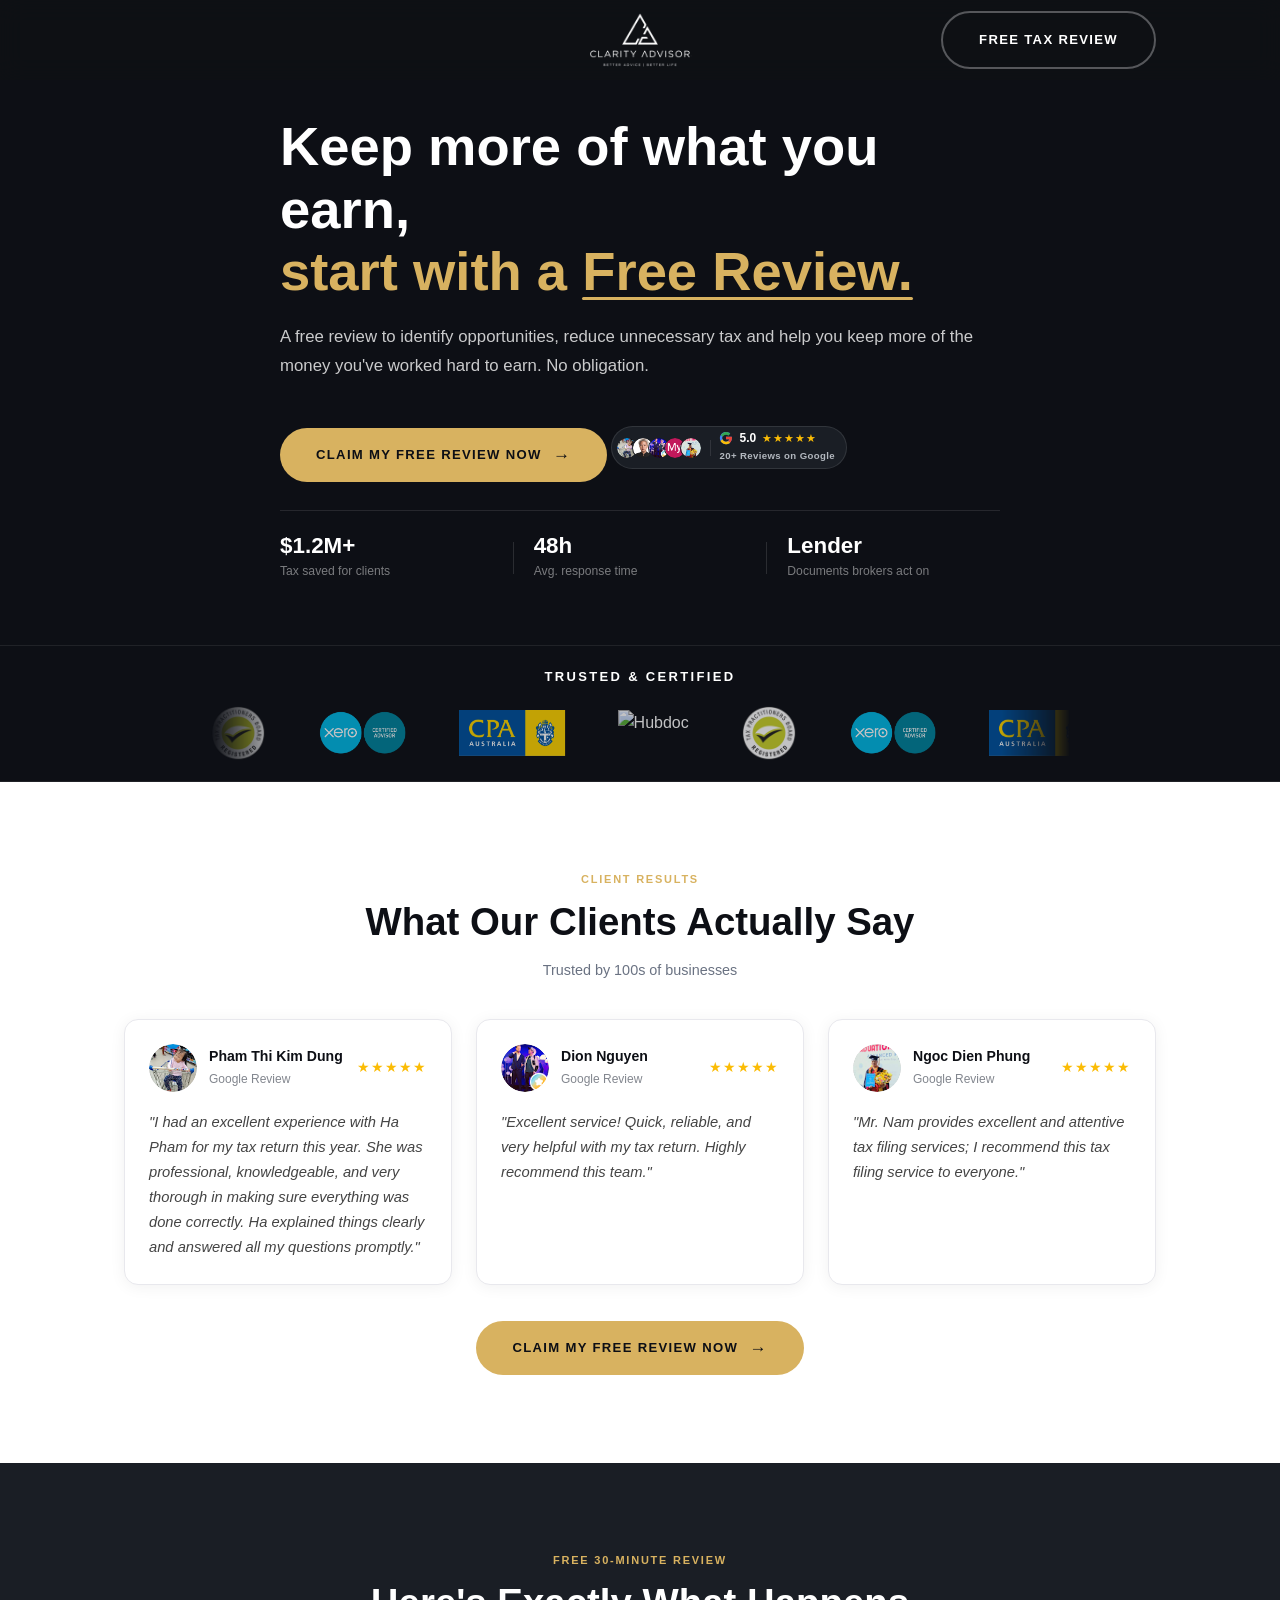
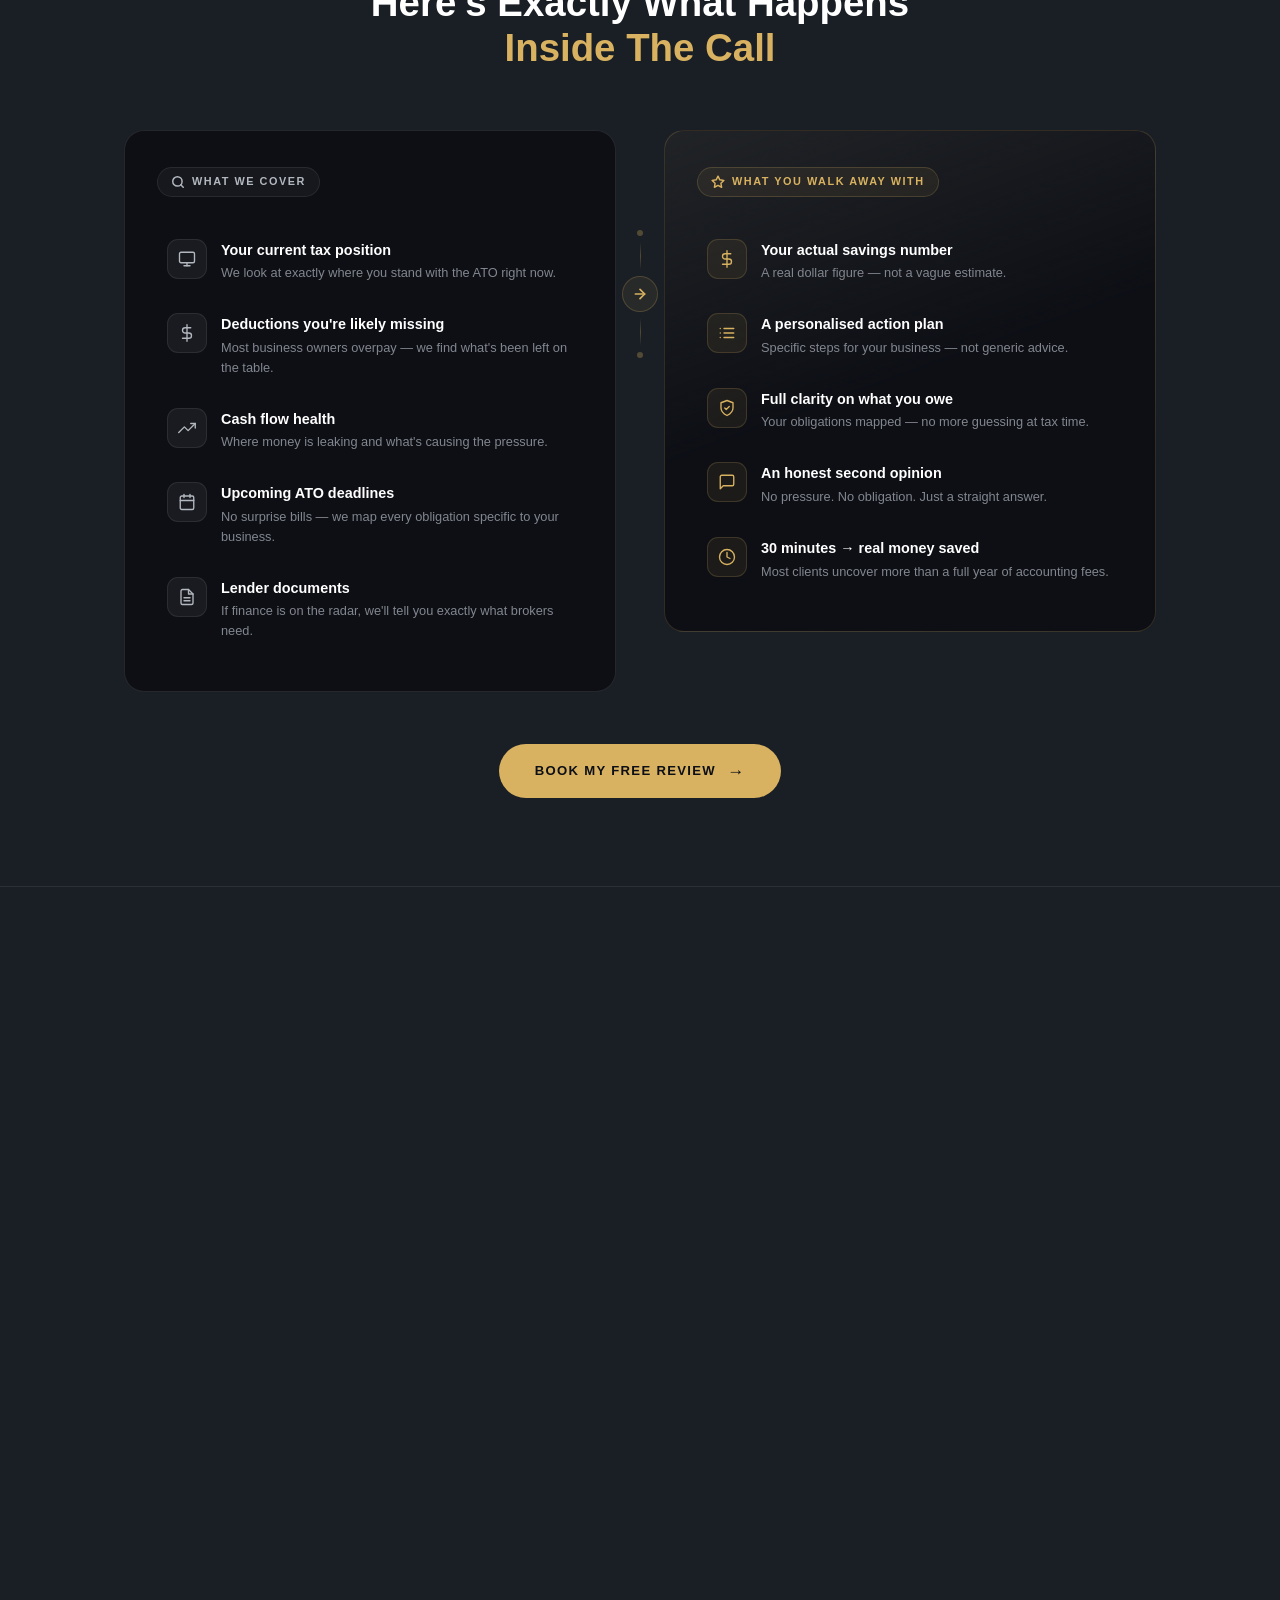
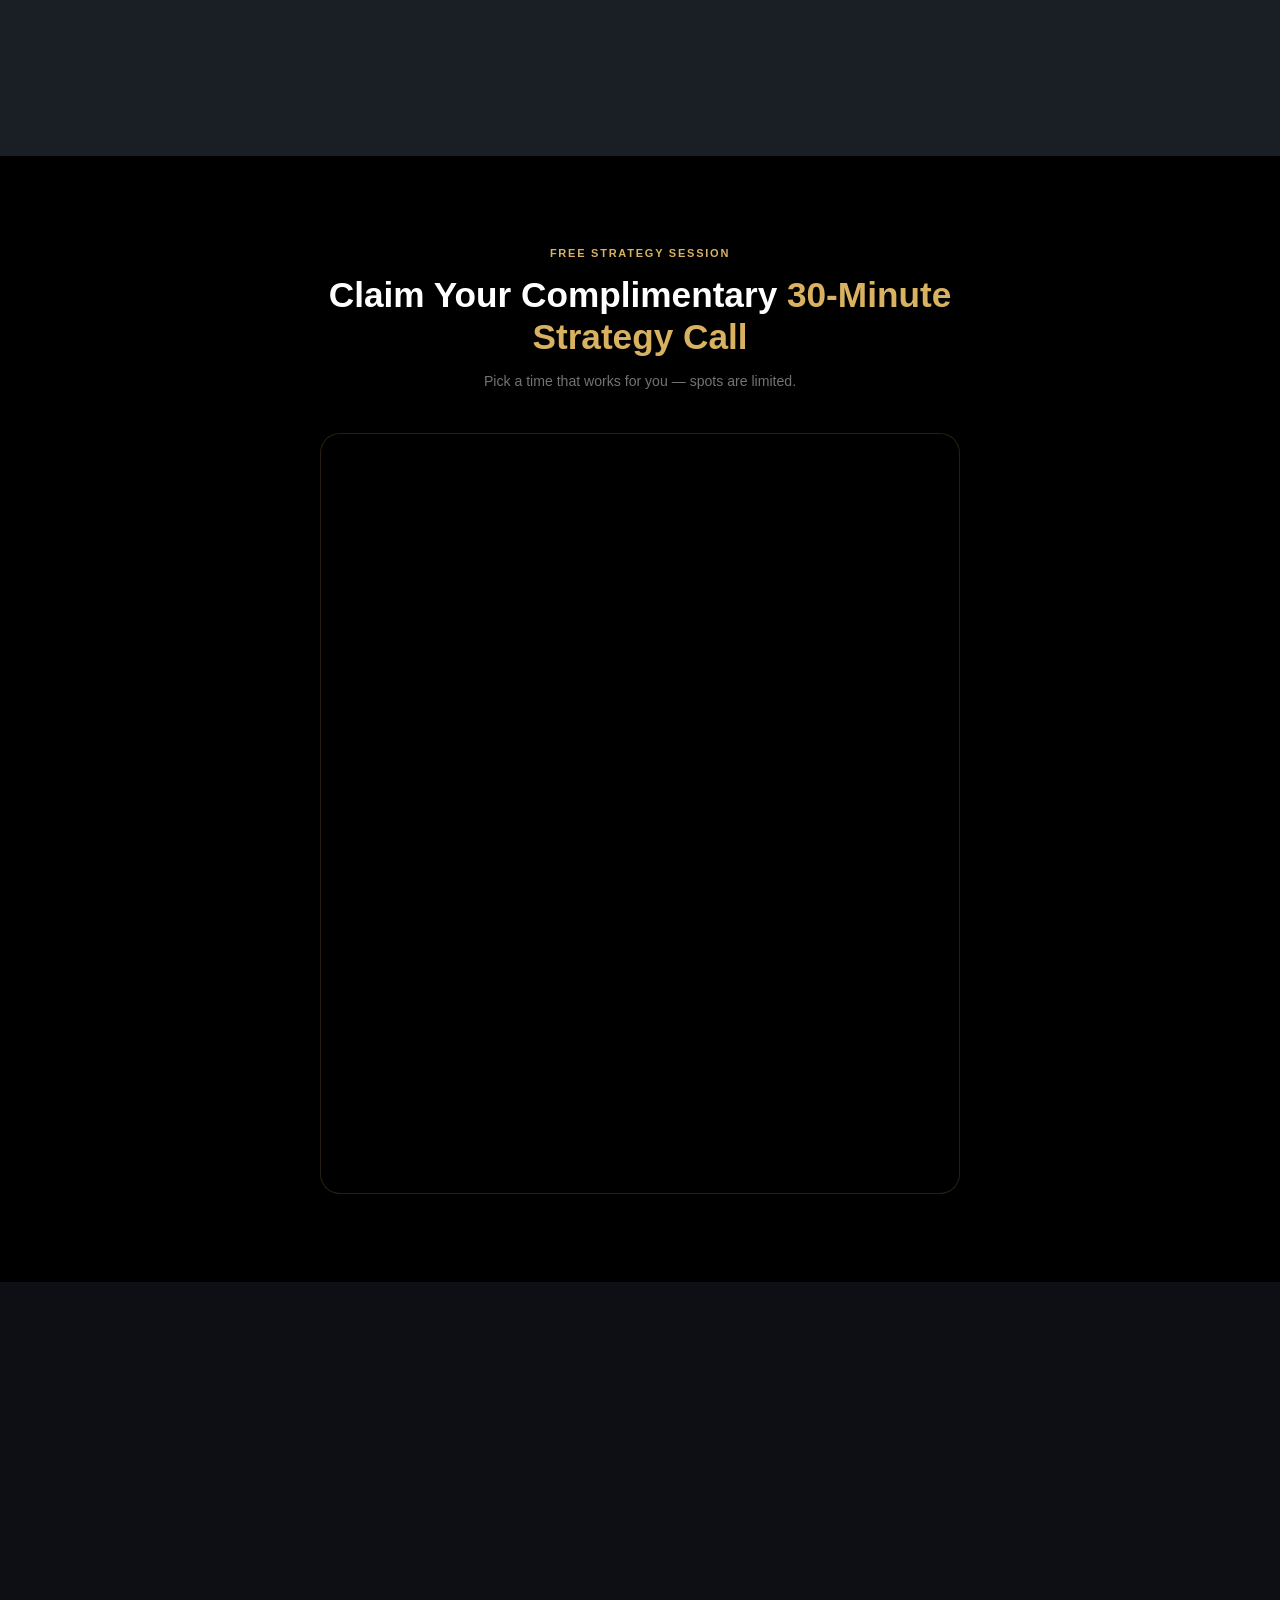
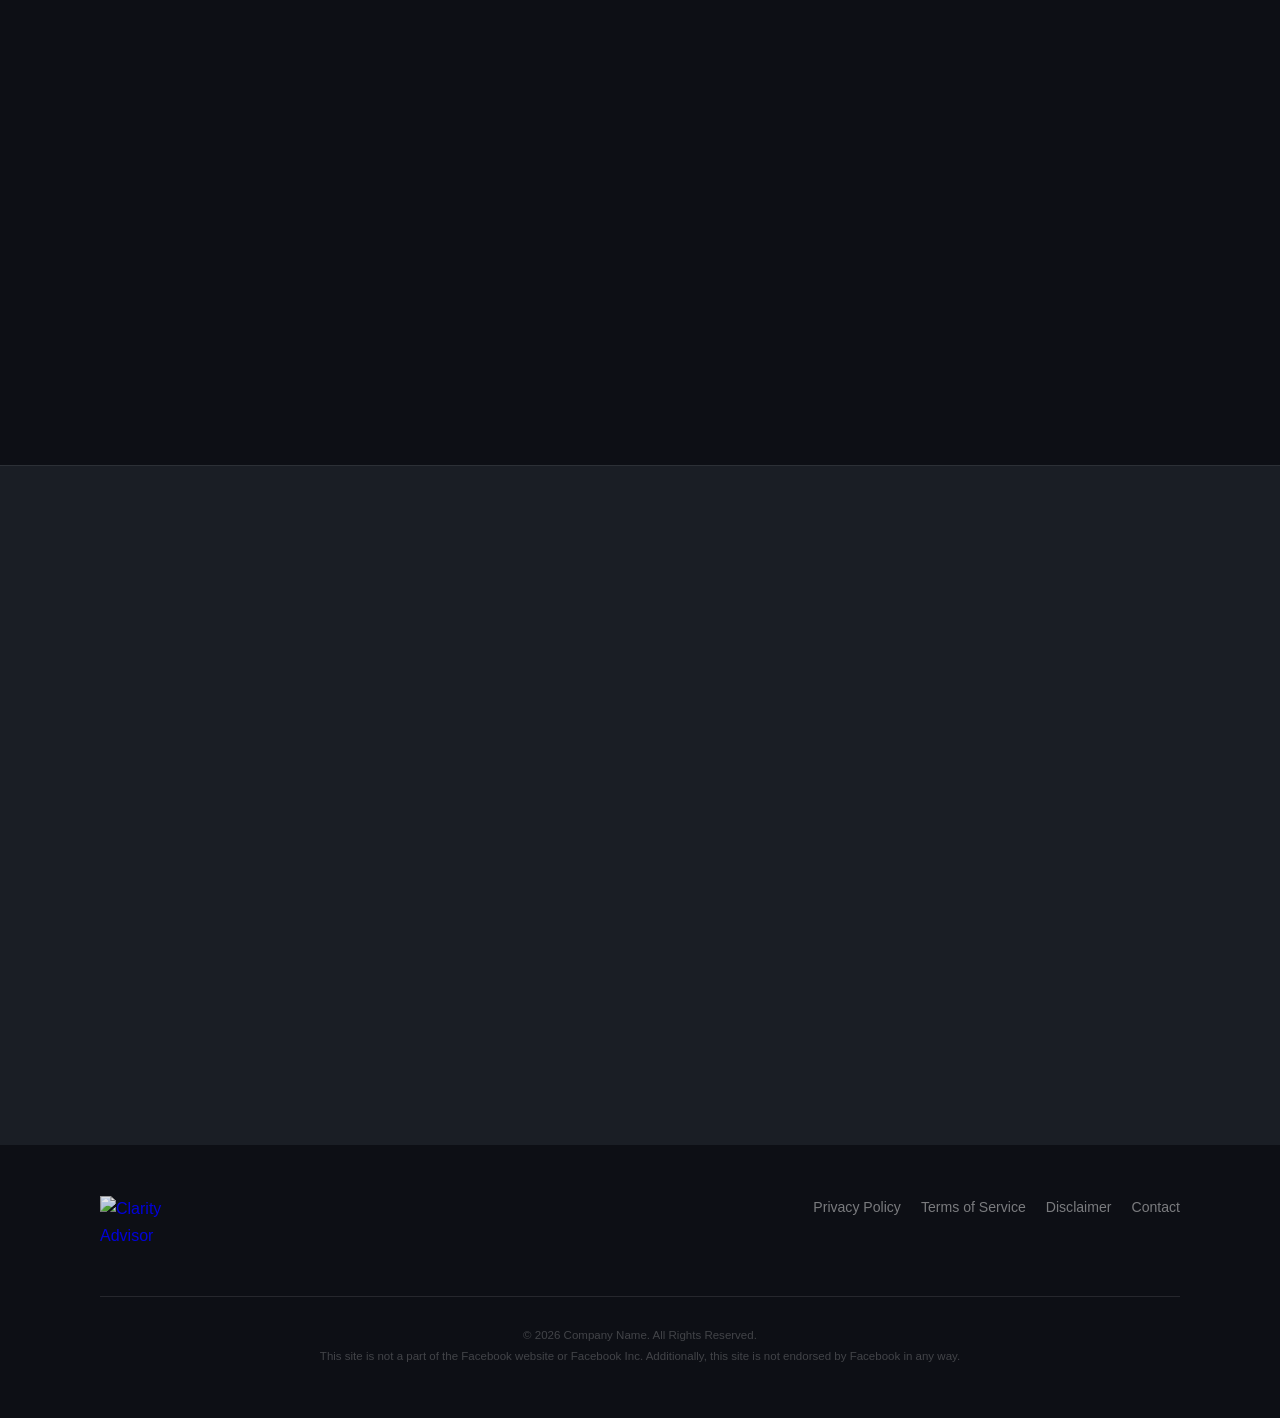
==== commit fb13a009: "Update hero headline and subheadline Co-Authored-By: Claude Sonnet 4.6 <noreply@anthropic.com>" ====
--- a/index.html
+++ b/index.html
@@ -434,11 +434,10 @@
         <div class="hero-text">
 
           <h1>
-            <span class="hero-big-line"><span class="text-gold">If You Love Money,</span></span>
-            Why Let the ATO Take <span class="hero-underline">Most of It?</span>
+            Keep more of what you earn,<br><span class="text-gold">start with a <span class="hero-underline">Free Review.</span></span>
           </h1>
           <p>
-            The clients who win are the ones whose accountant moves at the same speed as their opportunity — book a call to see what you can save.
+            A free review to identify opportunities, reduce unnecessary tax and help you keep more of the money you've worked hard to earn. No obligation.
           </p>
           <a href="#book-review" data-open-modal class="btn btn-coral">Claim My Free Review Now <span class="btn-arr">→</span></a>
 
@@ -1092,7 +1091,7 @@
 
 
   <!-- JavaScript -->
-  <script src="js/main.js?v=9" defer></script>
+  <script src="js/main.js?v=10" defer></script>
   <!-- Vercel Speed Insights -->
   <script defer src="/_vercel/speed-insights/script.js"></script>
 </body>
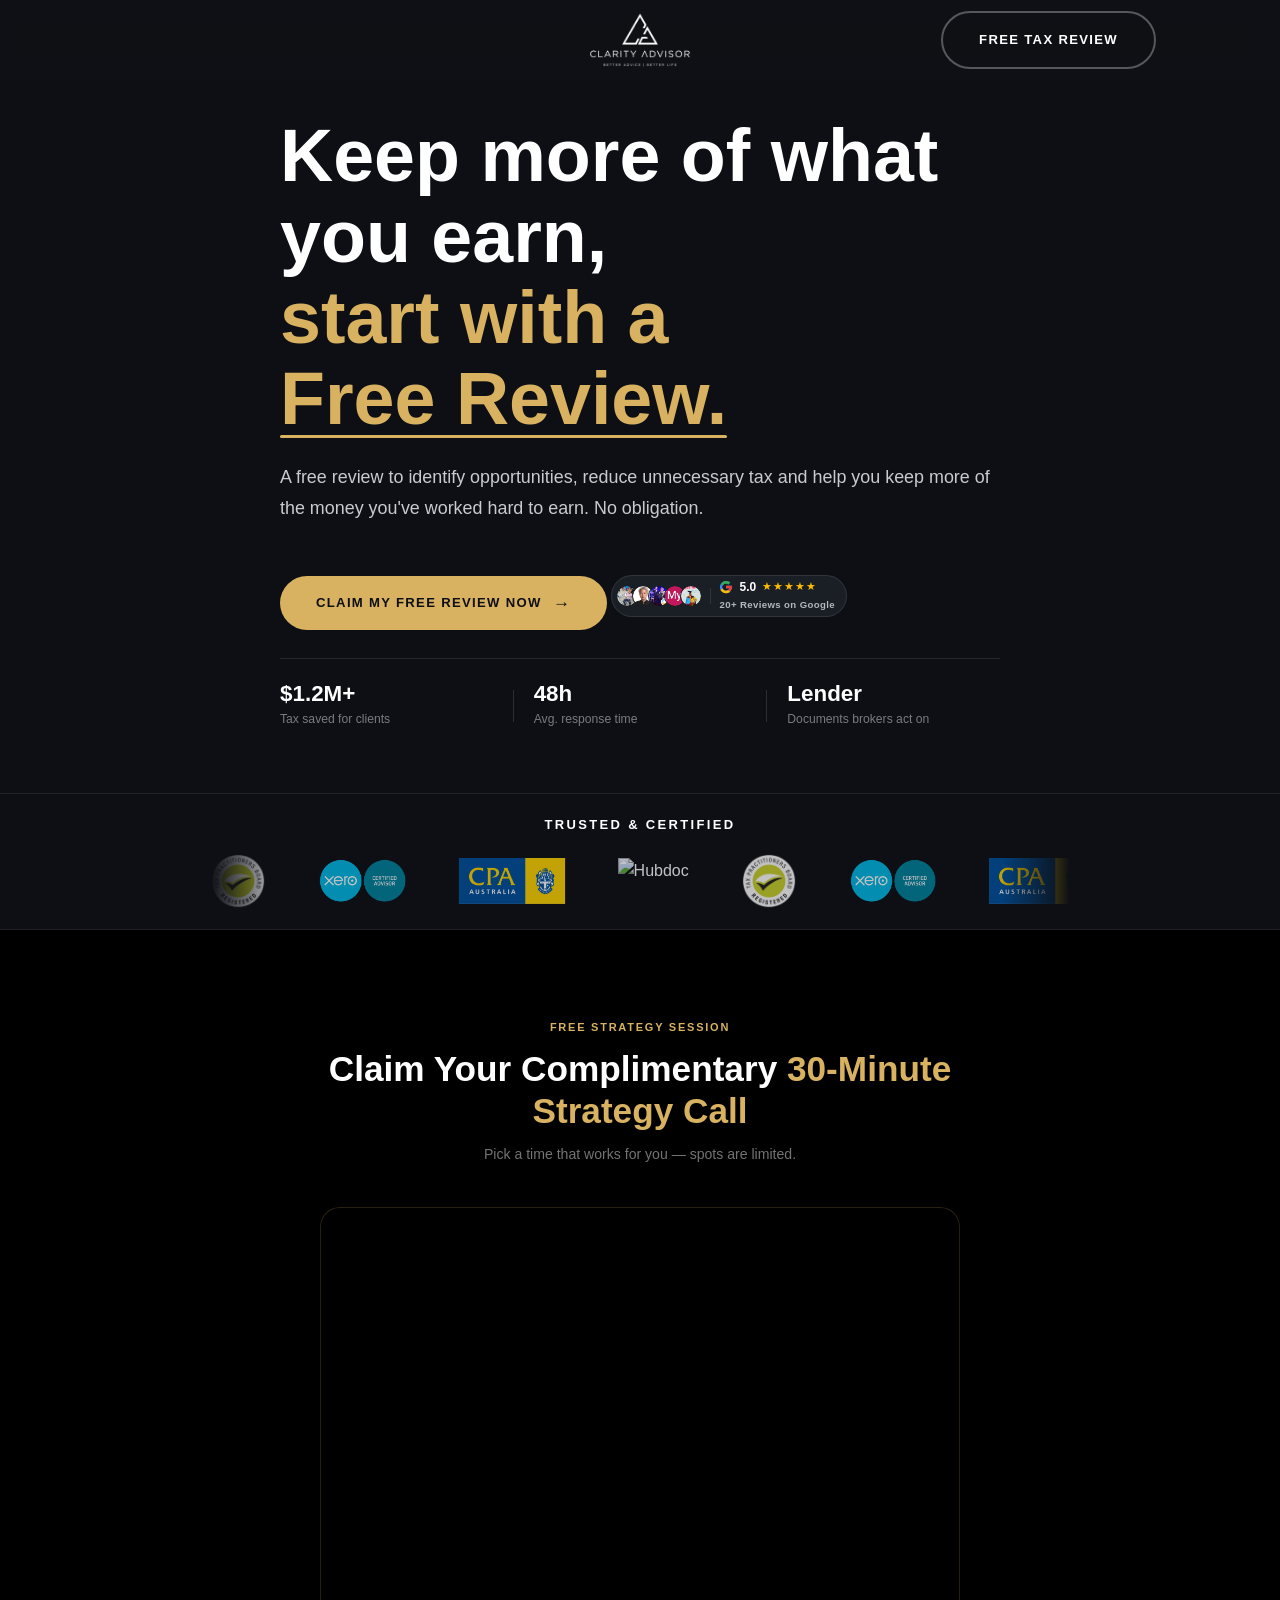
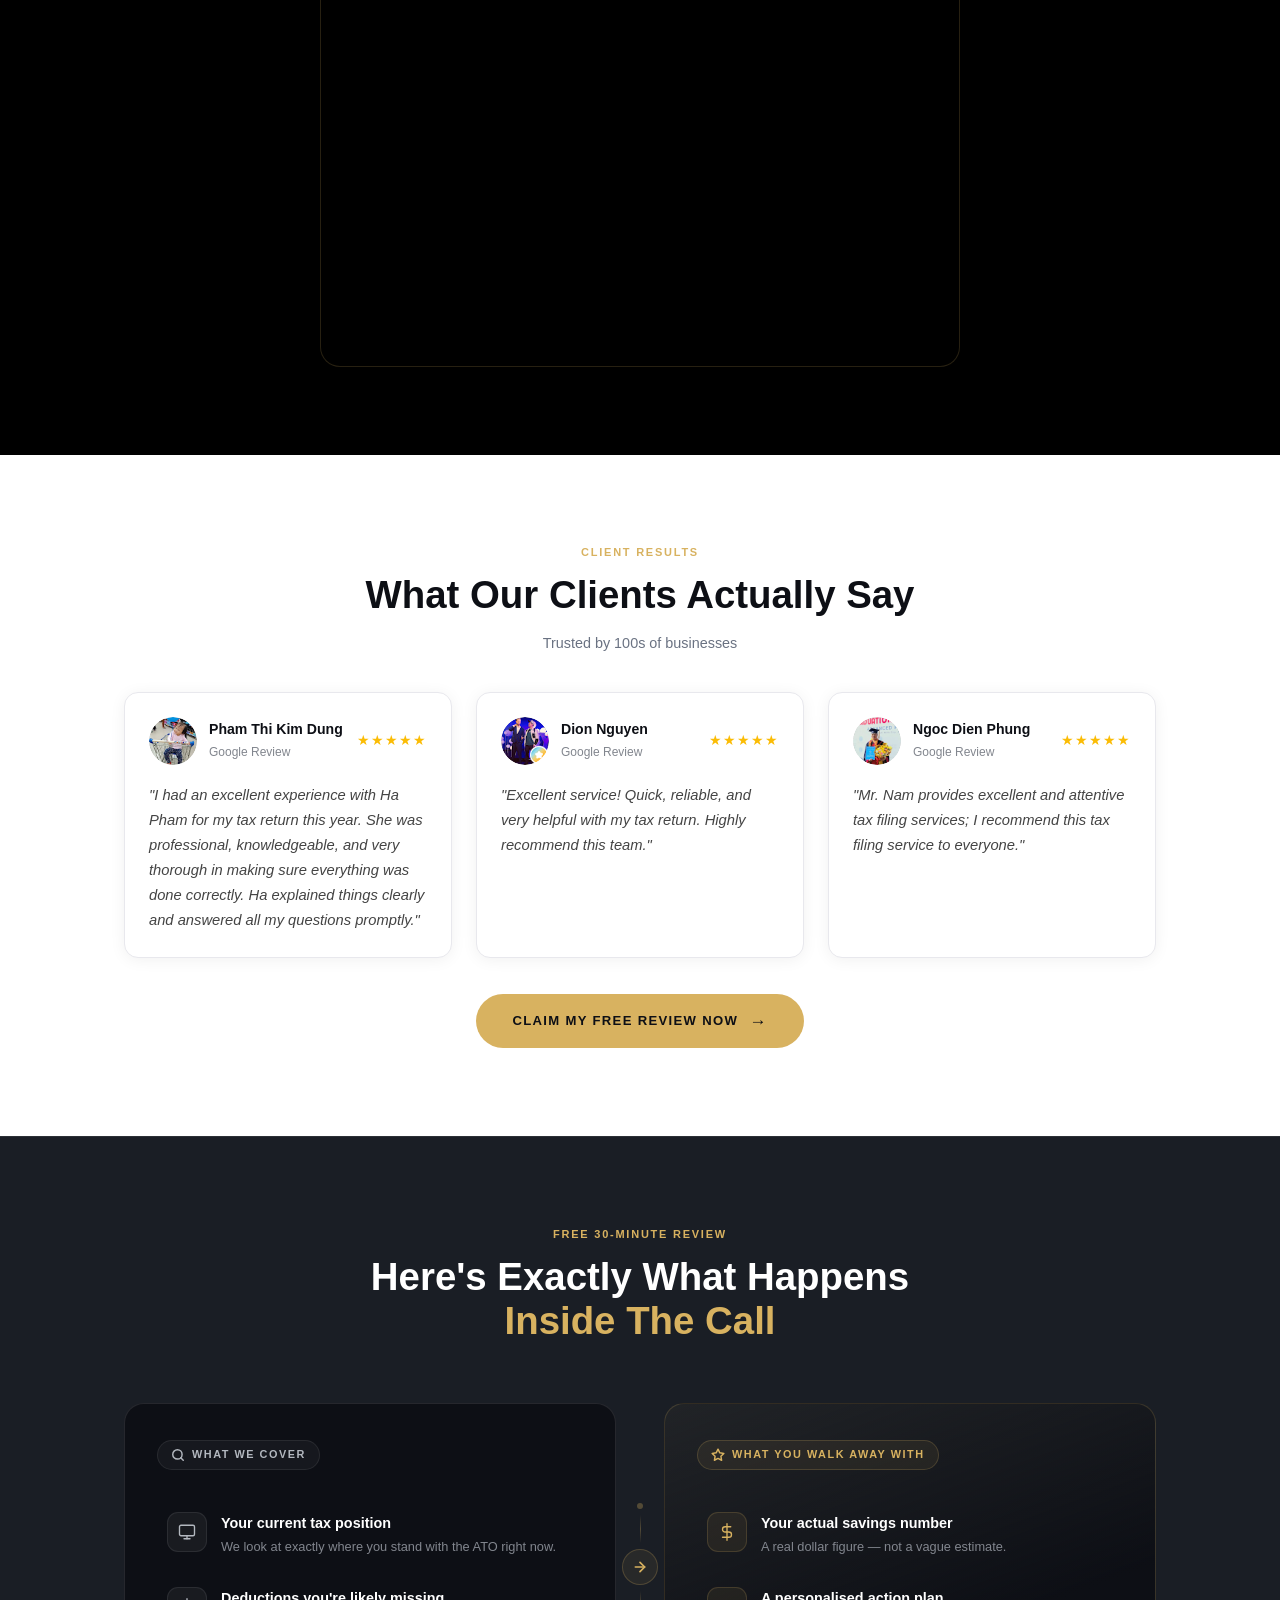
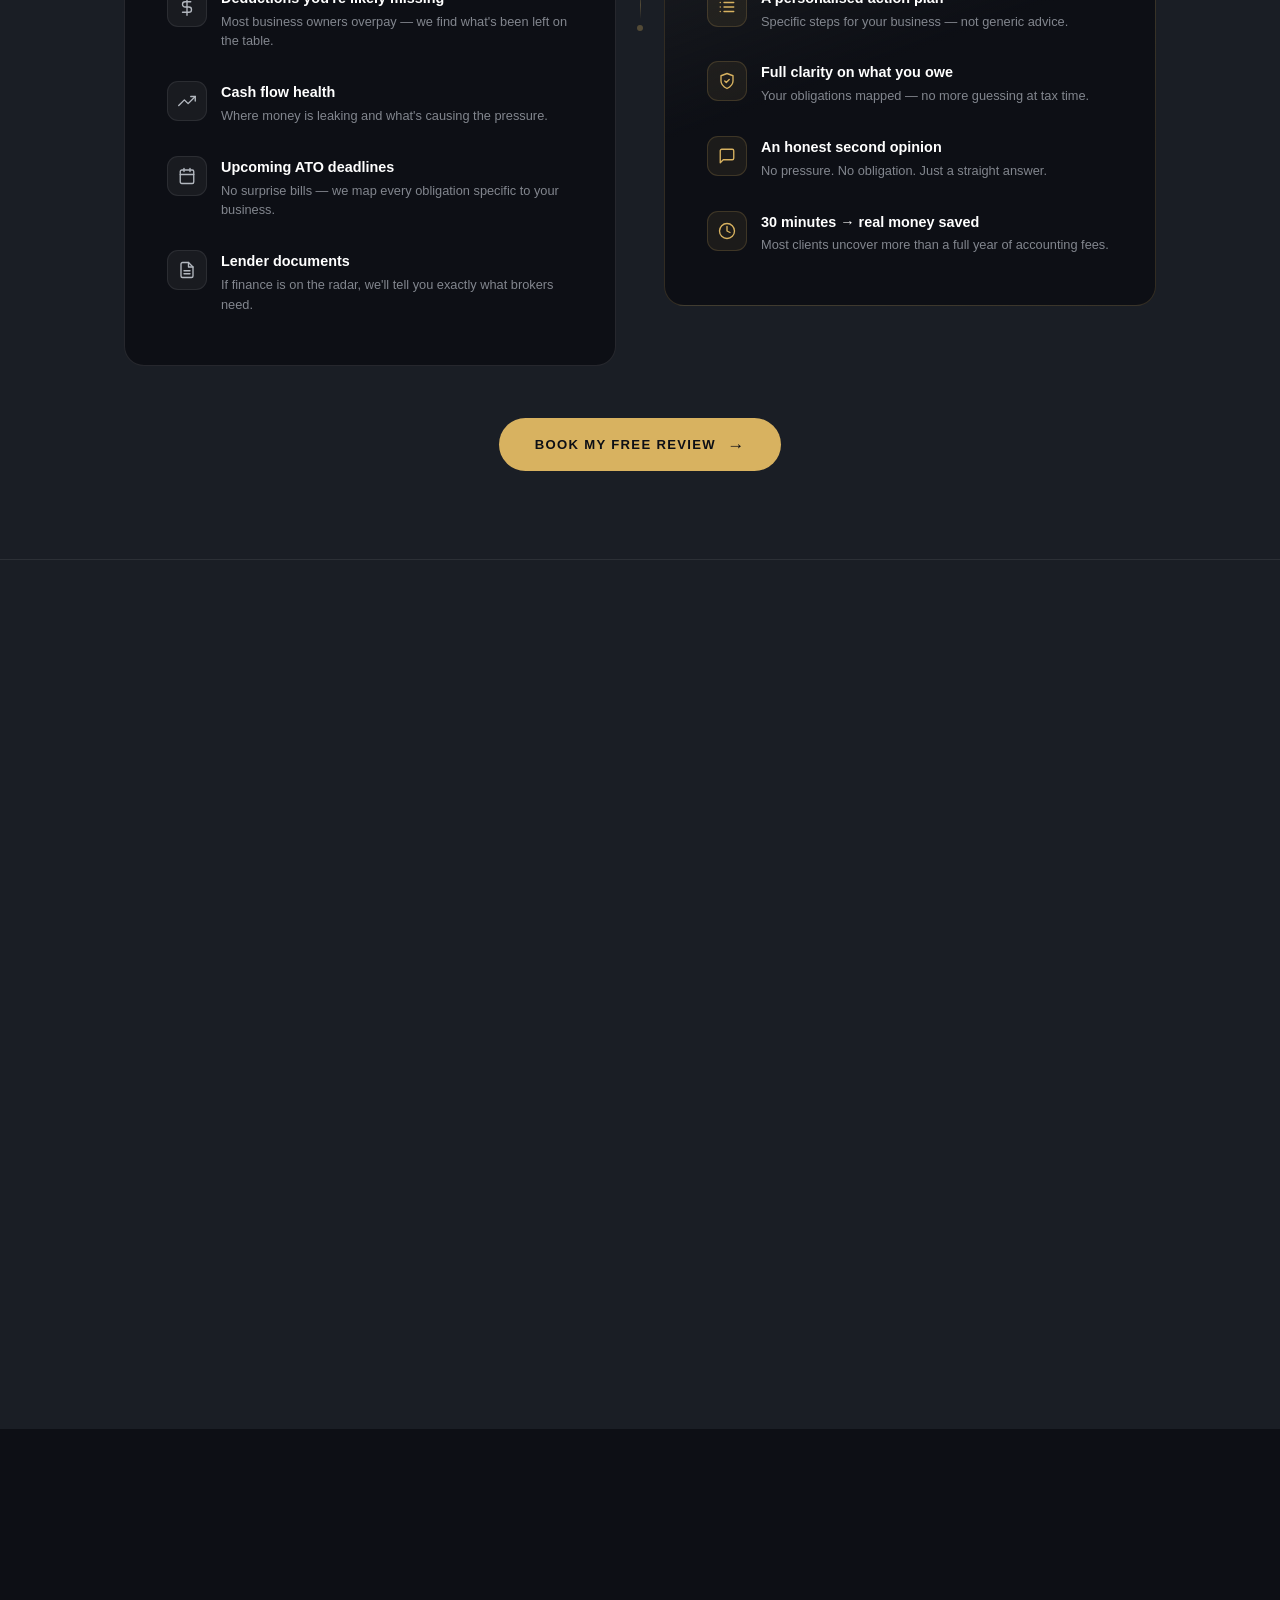
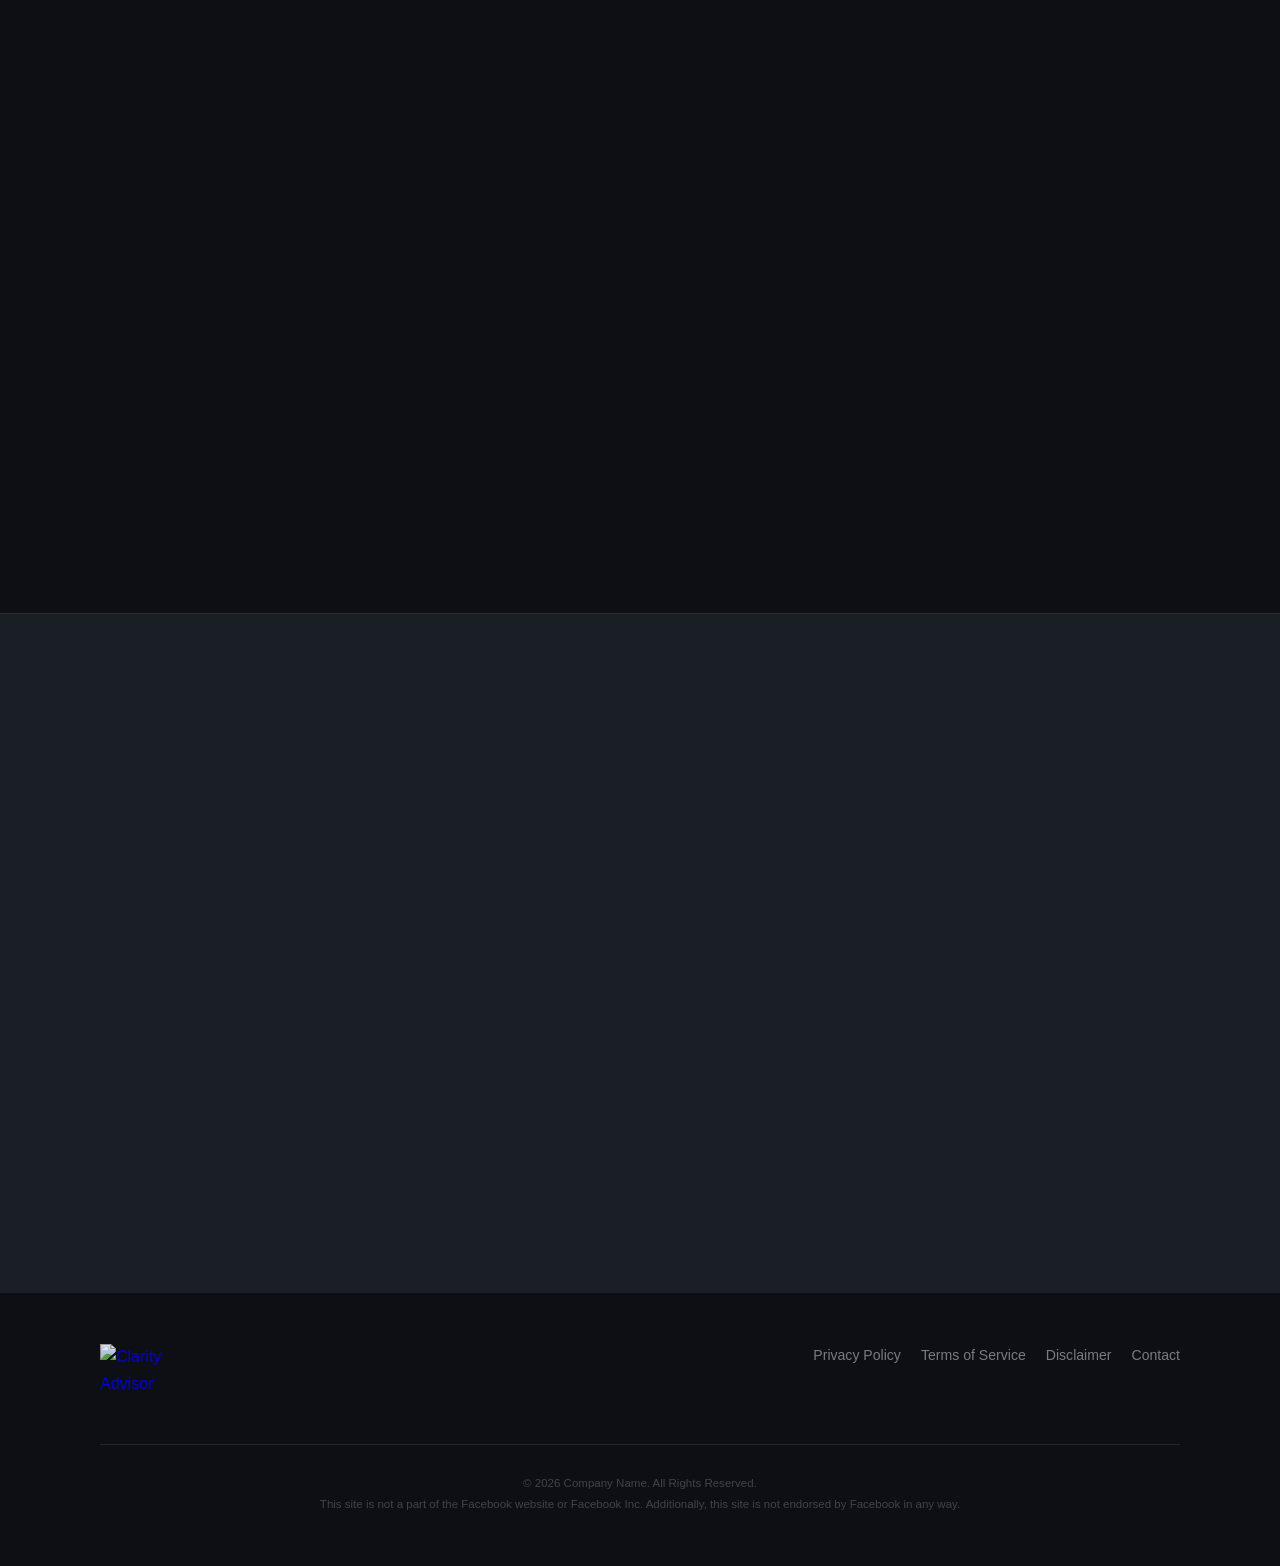
==== commit e1916528: "Move booking widget to below credentials, above testimonials; increase hero text size Co-Authored-By" ====
--- a/index.html
+++ b/index.html
@@ -400,8 +400,8 @@
   </style>
 
   <!-- Full stylesheet — deferred -->
-  <link rel="stylesheet" href="css/style.css?v=8" media="print" onload="this.media='all'" />
-  <noscript><link rel="stylesheet" href="css/style.css?v=8" /></noscript>
+  <link rel="stylesheet" href="css/style.css?v=9" media="print" onload="this.media='all'" />
+  <noscript><link rel="stylesheet" href="css/style.css?v=9" /></noscript>
 </head>
 <body>
 
@@ -523,6 +523,30 @@
   </section>
 
 
+  <!-- BOOKING WIDGET SECTION -->
+  <section id="book-review" class="inline-form-section section-pad">
+    <div class="container">
+      <div class="inline-form-wrap">
+
+        <div class="inline-form-header">
+          <span class="label">Free Strategy Session</span>
+          <h2>Claim Your Complimentary <span class="text-gold">30-Minute Strategy Call</span></h2>
+          <p class="inline-form-sub">Pick a time that works for you — spots are limited.</p>
+        </div>
+
+        <div class="inline-booking-widget">
+          <iframe id="O4sOXXeLuFvCYic2BkXA_1783831768620"
+                  src="https://crm.clarityadvisor.au/widget/booking/O4sOXXeLuFvCYic2BkXA"
+                  style="width:100%;border:none;overflow:hidden;min-height:750px;"
+                  scrolling="no"></iframe>
+          <script src="https://crm.clarityadvisor.au/js/form_embed.js" type="text/javascript"></script>
+        </div>
+
+      </div>
+    </div>
+  </section>
+
+
   <!-- ============================================================
        SECTION 2 — SOCIAL PROOF (Stats / Testimonials / Case Studies)
        ============================================================ -->
@@ -806,30 +830,6 @@
         <a href="#book-review" data-open-modal class="btn btn-coral">Claim My Free Review Now <span class="btn-arr">→</span></a>
       </div>
 
-    </div>
-  </section>
-
-
-  <!-- BOOKING WIDGET SECTION -->
-  <section id="book-review" class="inline-form-section section-pad">
-    <div class="container">
-      <div class="inline-form-wrap">
-
-        <div class="inline-form-header">
-          <span class="label">Free Strategy Session</span>
-          <h2>Claim Your Complimentary <span class="text-gold">30-Minute Strategy Call</span></h2>
-          <p class="inline-form-sub">Pick a time that works for you — spots are limited.</p>
-        </div>
-
-        <div class="inline-booking-widget">
-          <iframe id="O4sOXXeLuFvCYic2BkXA_1783831768620"
-                  src="https://crm.clarityadvisor.au/widget/booking/O4sOXXeLuFvCYic2BkXA"
-                  style="width:100%;border:none;overflow:hidden;min-height:750px;"
-                  scrolling="no"></iframe>
-          <script src="https://crm.clarityadvisor.au/js/form_embed.js" type="text/javascript"></script>
-        </div>
-
-      </div>
     </div>
   </section>
 
--- a/css/style.css
+++ b/css/style.css
@@ -295,8 +295,8 @@
 }
 
 .hero-text { text-align: left; }
-.hero-text h1 { margin-block: 0 18px; }
-.hero-text p  { font-size: 1.05rem; margin-bottom: 30px; color: rgba(255,255,255,0.78); }
+.hero-text h1 { font-size: clamp(2.6rem, 6vw, 4.6rem); line-height: 1.1; font-weight: 800; margin-block: 0 22px; }
+.hero-text p  { font-size: 1.12rem; line-height: 1.75; margin-bottom: 34px; color: rgba(255,255,255,0.78); }
 
 /* "You Love Money," — larger display line */
 .hero-big-line {
--- a/css/style.css
+++ b/css/style.css
@@ -295,8 +295,8 @@
 }
 
 .hero-text { text-align: left; }
-.hero-text h1 { margin-block: 0 18px; }
-.hero-text p  { font-size: 1.05rem; margin-bottom: 30px; color: rgba(255,255,255,0.78); }
+.hero-text h1 { font-size: clamp(2.6rem, 6vw, 4.6rem); line-height: 1.1; font-weight: 800; margin-block: 0 22px; }
+.hero-text p  { font-size: 1.12rem; line-height: 1.75; margin-bottom: 34px; color: rgba(255,255,255,0.78); }
 
 /* "You Love Money," — larger display line */
 .hero-big-line {
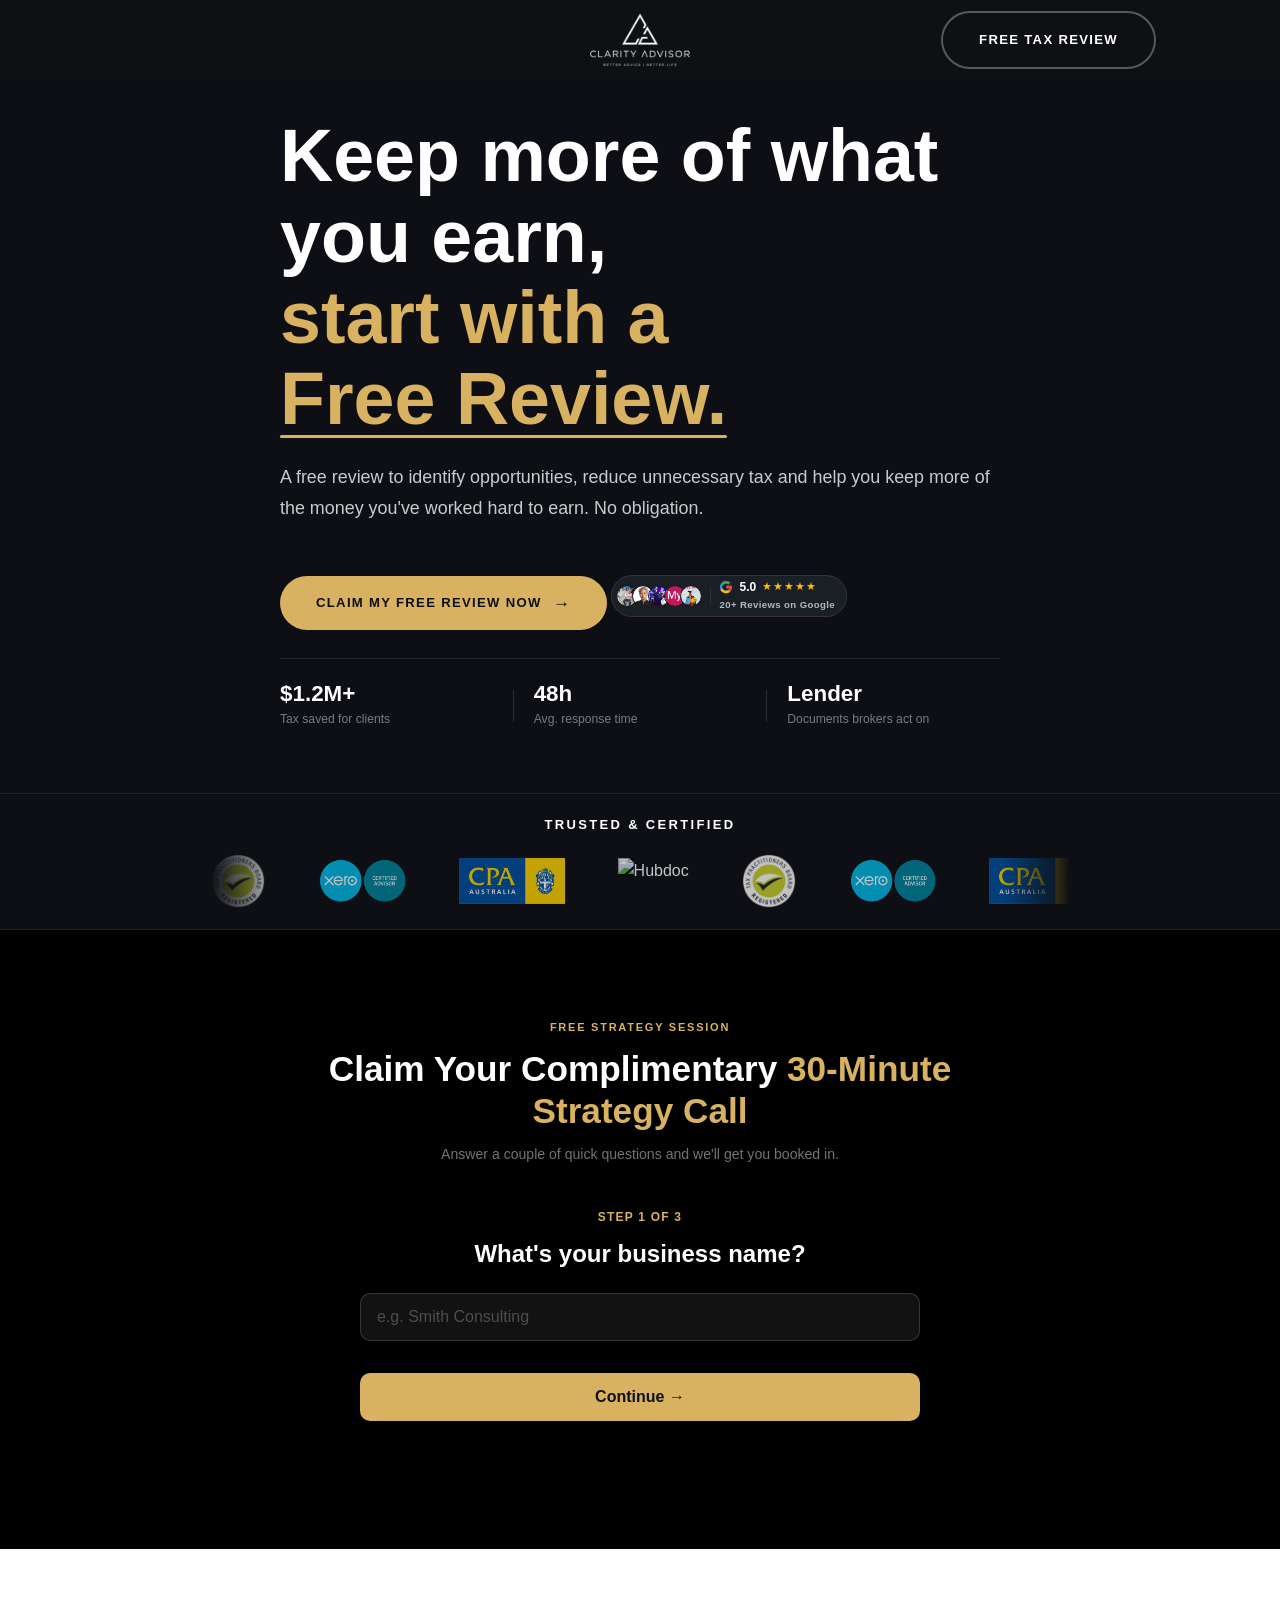
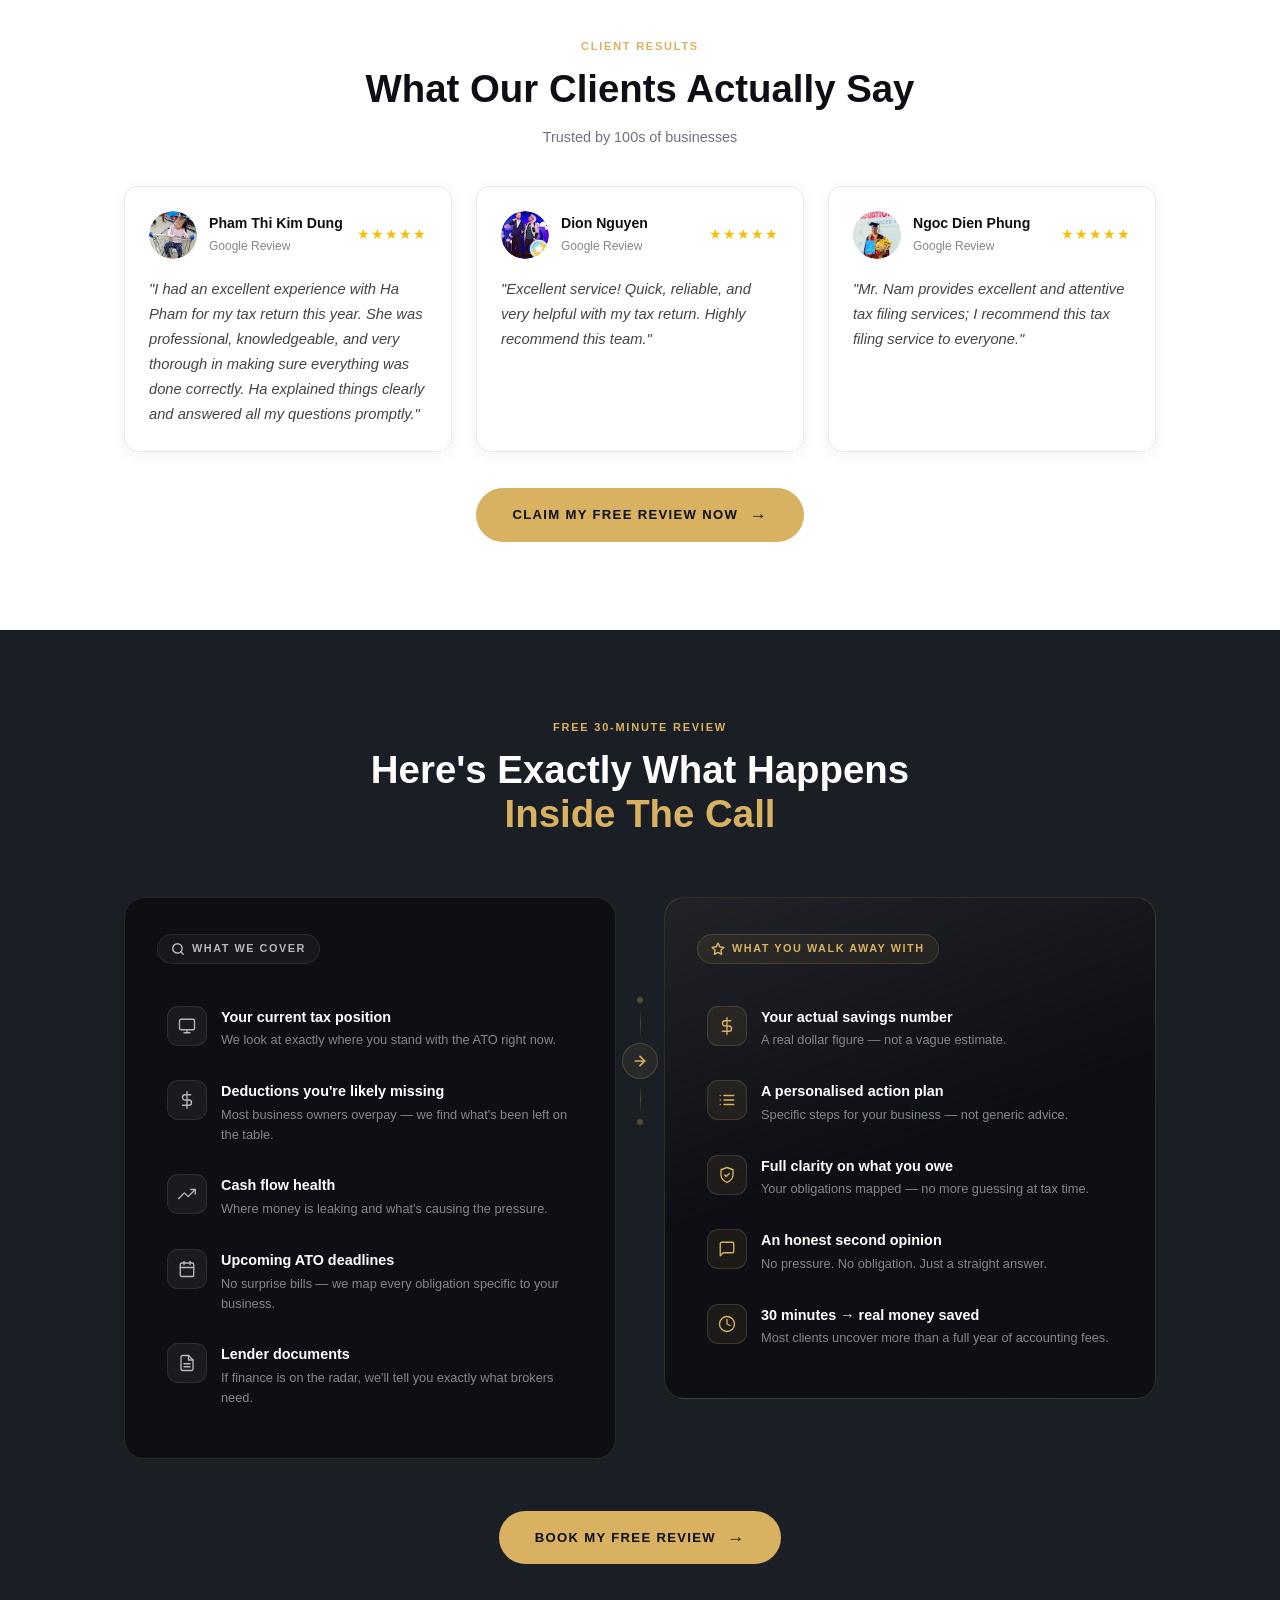
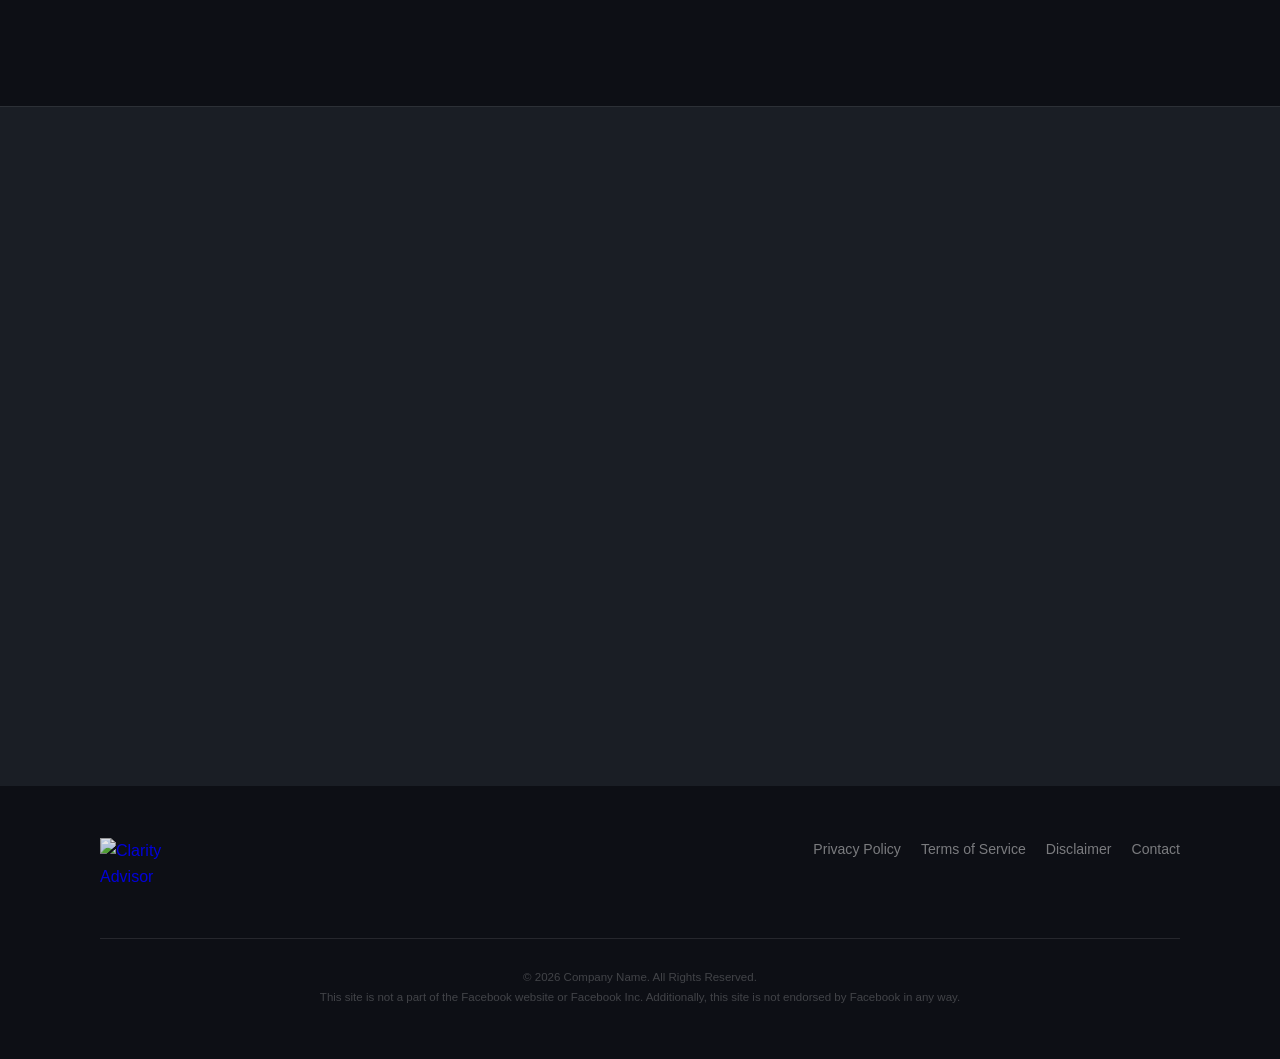
==== commit 43ddda3a: "Add inline qualification funnel to booking section Two entry points: modal (CTA buttons) and inline " ====
--- a/index.html
+++ b/index.html
@@ -400,8 +400,8 @@
   </style>
 
   <!-- Full stylesheet — deferred -->
-  <link rel="stylesheet" href="css/style.css?v=9" media="print" onload="this.media='all'" />
-  <noscript><link rel="stylesheet" href="css/style.css?v=9" /></noscript>
+  <link rel="stylesheet" href="css/style.css?v=10" media="print" onload="this.media='all'" />
+  <noscript><link rel="stylesheet" href="css/style.css?v=10" /></noscript>
 </head>
 <body>
 
@@ -531,13 +531,94 @@
         <div class="inline-form-header">
           <span class="label">Free Strategy Session</span>
           <h2>Claim Your Complimentary <span class="text-gold">30-Minute Strategy Call</span></h2>
-          <p class="inline-form-sub">Pick a time that works for you — spots are limited.</p>
-        </div>
-
-        <div class="inline-booking-widget">
-          <iframe id="O4sOXXeLuFvCYic2BkXA_1783831768620"
-                  src="https://crm.clarityadvisor.au/widget/booking/O4sOXXeLuFvCYic2BkXA"
-                  style="width:100%;border:none;overflow:hidden;min-height:750px;"
+          <p class="inline-form-sub">Answer a couple of quick questions and we'll get you booked in.</p>
+        </div>
+
+        <!-- Inline qualification funnel -->
+        <div class="if-funnel" id="if-funnel">
+
+          <!-- Step 1: Business Name -->
+          <div class="if-step is-active" id="if-step-1">
+            <p class="if-step-label">Step 1 of 3</p>
+            <h3 class="if-heading">What's your business name?</h3>
+            <div class="if-field">
+              <input type="text" id="if-business" class="if-input" placeholder="e.g. Smith Consulting" autocomplete="organization" />
+              <span class="if-err" id="if-err-business"></span>
+            </div>
+            <button class="if-btn-primary if-next-btn">Continue →</button>
+          </div>
+
+          <!-- Step 2: Team Size -->
+          <div class="if-step" id="if-step-2">
+            <p class="if-step-label">Step 2 of 3</p>
+            <h3 class="if-heading">Roughly how many team members do you have?</h3>
+            <div class="if-opts">
+              <button class="if-opt" data-value="Just me">
+                <span class="if-opt-ico">
+                  <svg width="17" height="17" viewBox="0 0 24 24" fill="none" stroke="currentColor" stroke-width="2" stroke-linecap="round" stroke-linejoin="round"><path d="M20 21v-2a4 4 0 0 0-4-4H8a4 4 0 0 0-4 4v2"/><circle cx="12" cy="7" r="4"/></svg>
+                </span>
+                <span class="if-opt-txt">Just me</span>
+                <span class="if-opt-arr">→</span>
+              </button>
+              <button class="if-opt" data-value="2–5">
+                <span class="if-opt-ico">
+                  <svg width="17" height="17" viewBox="0 0 24 24" fill="none" stroke="currentColor" stroke-width="2" stroke-linecap="round" stroke-linejoin="round"><path d="M17 21v-2a4 4 0 0 0-4-4H5a4 4 0 0 0-4 4v2"/><circle cx="9" cy="7" r="4"/><path d="M23 21v-2a4 4 0 0 0-3-3.87"/><path d="M16 3.13a4 4 0 0 1 0 7.75"/></svg>
+                </span>
+                <span class="if-opt-txt">2–5</span>
+                <span class="if-opt-arr">→</span>
+              </button>
+              <button class="if-opt" data-value="6–15">
+                <span class="if-opt-ico">
+                  <svg width="17" height="17" viewBox="0 0 24 24" fill="none" stroke="currentColor" stroke-width="2" stroke-linecap="round" stroke-linejoin="round"><path d="M17 21v-2a4 4 0 0 0-4-4H5a4 4 0 0 0-4 4v2"/><circle cx="9" cy="7" r="4"/><path d="M23 21v-2a4 4 0 0 0-3-3.87"/><path d="M16 3.13a4 4 0 0 1 0 7.75"/></svg>
+                </span>
+                <span class="if-opt-txt">6–15</span>
+                <span class="if-opt-arr">→</span>
+              </button>
+              <button class="if-opt" data-value="16+">
+                <span class="if-opt-ico">
+                  <svg width="17" height="17" viewBox="0 0 24 24" fill="none" stroke="currentColor" stroke-width="2" stroke-linecap="round" stroke-linejoin="round"><rect x="2" y="7" width="20" height="14" rx="2"/><path d="M16 7V5a2 2 0 0 0-2-2h-4a2 2 0 0 0-2 2v2"/><line x1="12" y1="12" x2="12" y2="16"/><line x1="10" y1="14" x2="14" y2="14"/></svg>
+                </span>
+                <span class="if-opt-txt">16+</span>
+                <span class="if-opt-arr">→</span>
+              </button>
+            </div>
+            <button class="if-btn-back if-back-btn" data-prev="1">← Back</button>
+          </div>
+
+          <!-- Step 3: Contact Details -->
+          <div class="if-step" id="if-step-3">
+            <p class="if-step-label">Step 3 of 3</p>
+            <h3 class="if-heading">Where should we send your booking details?</h3>
+            <form id="if-form" action="javascript:void(0)" novalidate>
+              <div class="if-field">
+                <label class="if-field-label" for="if-name">Name</label>
+                <input type="text" id="if-name" class="if-input" placeholder="Jane Smith" autocomplete="name" />
+                <span class="if-err" id="if-err-name"></span>
+              </div>
+              <div class="if-field">
+                <label class="if-field-label" for="if-email">Business Email</label>
+                <input type="email" id="if-email" class="if-input" placeholder="you@business.com" autocomplete="email" />
+                <span class="if-err" id="if-err-email"></span>
+              </div>
+              <div class="if-field">
+                <label class="if-field-label" for="if-phone">Phone</label>
+                <input type="tel" id="if-phone" class="if-input" placeholder="0412 345 678" autocomplete="tel" />
+                <span class="if-err" id="if-err-phone"></span>
+              </div>
+              <button type="submit" class="if-btn-primary if-submit-btn">Book My Call →</button>
+              <p class="if-note">No spam. No obligation. 100% free.</p>
+            </form>
+            <button class="if-btn-back if-back-btn" data-prev="2">← Back</button>
+          </div>
+
+        </div>
+
+        <!-- Booking widget — revealed after step 3 submit -->
+        <div class="inline-booking-widget" id="if-booking-wrap" hidden>
+          <p class="if-booking-intro">You're almost there — pick a time that works for you</p>
+          <iframe id="if-booking-iframe"
+                  src=""
+                  style="width:100%;border:none;overflow:hidden;min-height:1150px;"
                   scrolling="no"></iframe>
           <script src="https://crm.clarityadvisor.au/js/form_embed.js" type="text/javascript"></script>
         </div>
@@ -1091,7 +1172,7 @@
 
 
   <!-- JavaScript -->
-  <script src="js/main.js?v=10" defer></script>
+  <script src="js/main.js?v=11" defer></script>
   <!-- Vercel Speed Insights -->
   <script defer src="/_vercel/speed-insights/script.js"></script>
 </body>
--- a/css/style.css
+++ b/css/style.css
@@ -1858,6 +1858,179 @@
 
 @media (max-width: 520px) {
   .qm-card { padding: 36px 24px 28px; }
+}
+
+/* ============================================================
+   INLINE QUALIFICATION FUNNEL (if-*)
+   ============================================================ */
+.if-funnel {
+  max-width: 560px;
+  margin: 0 auto 40px;
+}
+
+.if-step { display: none; }
+.if-step.is-active {
+  display: block;
+  animation: qmStepIn 0.28s cubic-bezier(0.22, 1, 0.36, 1) both;
+}
+
+.if-step-label {
+  font-size: 0.75rem;
+  font-weight: 700;
+  letter-spacing: 0.1em;
+  text-transform: uppercase;
+  color: var(--col-gold);
+  text-align: center;
+  margin-bottom: 10px;
+}
+
+.if-heading {
+  font-family: var(--font-head);
+  font-size: clamp(1.2rem, 2.5vw, 1.5rem);
+  font-weight: 700;
+  color: #ffffff;
+  text-align: center;
+  margin-bottom: 24px;
+  line-height: 1.3;
+}
+
+.if-field { margin-bottom: 14px; }
+
+.if-field-label {
+  display: block;
+  font-size: 0.83rem;
+  font-weight: 600;
+  color: rgba(255,255,255,0.55);
+  margin-bottom: 6px;
+}
+
+.if-input {
+  width: 100%;
+  padding: 14px 16px;
+  border: 1.5px solid rgba(255,255,255,0.15);
+  border-radius: 10px;
+  font-size: 1rem;
+  color: #ffffff;
+  font-family: inherit;
+  background: rgba(255,255,255,0.07);
+  outline: none;
+  transition: border-color 0.2s, box-shadow 0.2s, background 0.2s;
+}
+.if-input:focus {
+  border-color: var(--col-gold);
+  box-shadow: 0 0 0 3px rgba(216,178,96,0.14);
+  background: rgba(255,255,255,0.1);
+}
+.if-input::placeholder { color: rgba(255,255,255,0.25); }
+.if-input.invalid { border-color: #fc8181; }
+.if-input.valid   { border-color: #68d391; }
+
+.if-err {
+  display: block;
+  font-size: 0.76rem;
+  color: #fc8181;
+  min-height: 1.1em;
+  margin-top: 4px;
+}
+
+.if-opts { display: flex; flex-direction: column; gap: 10px; }
+
+.if-opt {
+  display: flex;
+  align-items: center;
+  gap: 14px;
+  padding: 14px 16px;
+  border: 1.5px solid rgba(255,255,255,0.1);
+  border-radius: 12px;
+  background: rgba(255,255,255,0.04);
+  cursor: pointer;
+  width: 100%;
+  text-align: left;
+  transition: border-color 0.18s, background 0.18s, box-shadow 0.15s;
+}
+.if-opt:hover {
+  border-color: var(--col-gold);
+  background: rgba(216,178,96,0.08);
+  box-shadow: 0 2px 12px rgba(0,0,0,0.25);
+}
+.if-opt.selected {
+  border-color: var(--col-gold);
+  background: rgba(216,178,96,0.12);
+}
+
+.if-opt-ico {
+  width: 34px;
+  height: 34px;
+  border-radius: 8px;
+  background: rgba(216,178,96,0.12);
+  color: var(--col-gold);
+  display: flex;
+  align-items: center;
+  justify-content: center;
+  flex-shrink: 0;
+}
+
+.if-opt-txt {
+  flex: 1;
+  font-size: 0.93rem;
+  font-weight: 600;
+  color: rgba(255,255,255,0.85);
+}
+
+.if-opt-arr {
+  font-size: 0.95rem;
+  color: rgba(255,255,255,0.22);
+  transition: color 0.18s, transform 0.18s;
+}
+.if-opt:hover .if-opt-arr { color: var(--col-gold); transform: translateX(3px); }
+
+.if-btn-primary {
+  display: block;
+  width: 100%;
+  padding: 15px;
+  margin-top: 14px;
+  border: none;
+  border-radius: 10px;
+  background: var(--col-gold);
+  color: #0d0f15;
+  font-family: var(--font-body);
+  font-size: 1rem;
+  font-weight: 700;
+  cursor: pointer;
+  transition: opacity 0.2s, transform 0.15s;
+}
+.if-btn-primary:hover  { opacity: 0.88; transform: translateY(-1px); }
+.if-btn-primary:disabled { opacity: 0.55; cursor: not-allowed; transform: none; }
+
+.if-btn-back {
+  display: block;
+  width: 100%;
+  margin-top: 12px;
+  padding: 6px;
+  background: none;
+  border: none;
+  color: rgba(255,255,255,0.28);
+  font-family: var(--font-body);
+  font-size: 0.84rem;
+  font-weight: 600;
+  cursor: pointer;
+  text-align: center;
+  transition: color 0.2s;
+}
+.if-btn-back:hover { color: rgba(255,255,255,0.65); }
+
+.if-note {
+  font-size: 0.74rem;
+  color: rgba(255,255,255,0.22);
+  text-align: center;
+  margin-top: 10px;
+}
+
+.if-booking-intro {
+  font-size: 1rem;
+  color: rgba(255,255,255,0.6);
+  text-align: center;
+  margin-bottom: 24px;
 }
 
 .inline-booking-widget {
--- a/css/style.css
+++ b/css/style.css
@@ -1858,6 +1858,179 @@
 
 @media (max-width: 520px) {
   .qm-card { padding: 36px 24px 28px; }
+}
+
+/* ============================================================
+   INLINE QUALIFICATION FUNNEL (if-*)
+   ============================================================ */
+.if-funnel {
+  max-width: 560px;
+  margin: 0 auto 40px;
+}
+
+.if-step { display: none; }
+.if-step.is-active {
+  display: block;
+  animation: qmStepIn 0.28s cubic-bezier(0.22, 1, 0.36, 1) both;
+}
+
+.if-step-label {
+  font-size: 0.75rem;
+  font-weight: 700;
+  letter-spacing: 0.1em;
+  text-transform: uppercase;
+  color: var(--col-gold);
+  text-align: center;
+  margin-bottom: 10px;
+}
+
+.if-heading {
+  font-family: var(--font-head);
+  font-size: clamp(1.2rem, 2.5vw, 1.5rem);
+  font-weight: 700;
+  color: #ffffff;
+  text-align: center;
+  margin-bottom: 24px;
+  line-height: 1.3;
+}
+
+.if-field { margin-bottom: 14px; }
+
+.if-field-label {
+  display: block;
+  font-size: 0.83rem;
+  font-weight: 600;
+  color: rgba(255,255,255,0.55);
+  margin-bottom: 6px;
+}
+
+.if-input {
+  width: 100%;
+  padding: 14px 16px;
+  border: 1.5px solid rgba(255,255,255,0.15);
+  border-radius: 10px;
+  font-size: 1rem;
+  color: #ffffff;
+  font-family: inherit;
+  background: rgba(255,255,255,0.07);
+  outline: none;
+  transition: border-color 0.2s, box-shadow 0.2s, background 0.2s;
+}
+.if-input:focus {
+  border-color: var(--col-gold);
+  box-shadow: 0 0 0 3px rgba(216,178,96,0.14);
+  background: rgba(255,255,255,0.1);
+}
+.if-input::placeholder { color: rgba(255,255,255,0.25); }
+.if-input.invalid { border-color: #fc8181; }
+.if-input.valid   { border-color: #68d391; }
+
+.if-err {
+  display: block;
+  font-size: 0.76rem;
+  color: #fc8181;
+  min-height: 1.1em;
+  margin-top: 4px;
+}
+
+.if-opts { display: flex; flex-direction: column; gap: 10px; }
+
+.if-opt {
+  display: flex;
+  align-items: center;
+  gap: 14px;
+  padding: 14px 16px;
+  border: 1.5px solid rgba(255,255,255,0.1);
+  border-radius: 12px;
+  background: rgba(255,255,255,0.04);
+  cursor: pointer;
+  width: 100%;
+  text-align: left;
+  transition: border-color 0.18s, background 0.18s, box-shadow 0.15s;
+}
+.if-opt:hover {
+  border-color: var(--col-gold);
+  background: rgba(216,178,96,0.08);
+  box-shadow: 0 2px 12px rgba(0,0,0,0.25);
+}
+.if-opt.selected {
+  border-color: var(--col-gold);
+  background: rgba(216,178,96,0.12);
+}
+
+.if-opt-ico {
+  width: 34px;
+  height: 34px;
+  border-radius: 8px;
+  background: rgba(216,178,96,0.12);
+  color: var(--col-gold);
+  display: flex;
+  align-items: center;
+  justify-content: center;
+  flex-shrink: 0;
+}
+
+.if-opt-txt {
+  flex: 1;
+  font-size: 0.93rem;
+  font-weight: 600;
+  color: rgba(255,255,255,0.85);
+}
+
+.if-opt-arr {
+  font-size: 0.95rem;
+  color: rgba(255,255,255,0.22);
+  transition: color 0.18s, transform 0.18s;
+}
+.if-opt:hover .if-opt-arr { color: var(--col-gold); transform: translateX(3px); }
+
+.if-btn-primary {
+  display: block;
+  width: 100%;
+  padding: 15px;
+  margin-top: 14px;
+  border: none;
+  border-radius: 10px;
+  background: var(--col-gold);
+  color: #0d0f15;
+  font-family: var(--font-body);
+  font-size: 1rem;
+  font-weight: 700;
+  cursor: pointer;
+  transition: opacity 0.2s, transform 0.15s;
+}
+.if-btn-primary:hover  { opacity: 0.88; transform: translateY(-1px); }
+.if-btn-primary:disabled { opacity: 0.55; cursor: not-allowed; transform: none; }
+
+.if-btn-back {
+  display: block;
+  width: 100%;
+  margin-top: 12px;
+  padding: 6px;
+  background: none;
+  border: none;
+  color: rgba(255,255,255,0.28);
+  font-family: var(--font-body);
+  font-size: 0.84rem;
+  font-weight: 600;
+  cursor: pointer;
+  text-align: center;
+  transition: color 0.2s;
+}
+.if-btn-back:hover { color: rgba(255,255,255,0.65); }
+
+.if-note {
+  font-size: 0.74rem;
+  color: rgba(255,255,255,0.22);
+  text-align: center;
+  margin-top: 10px;
+}
+
+.if-booking-intro {
+  font-size: 1rem;
+  color: rgba(255,255,255,0.6);
+  text-align: center;
+  margin-bottom: 24px;
 }
 
 .inline-booking-widget {
